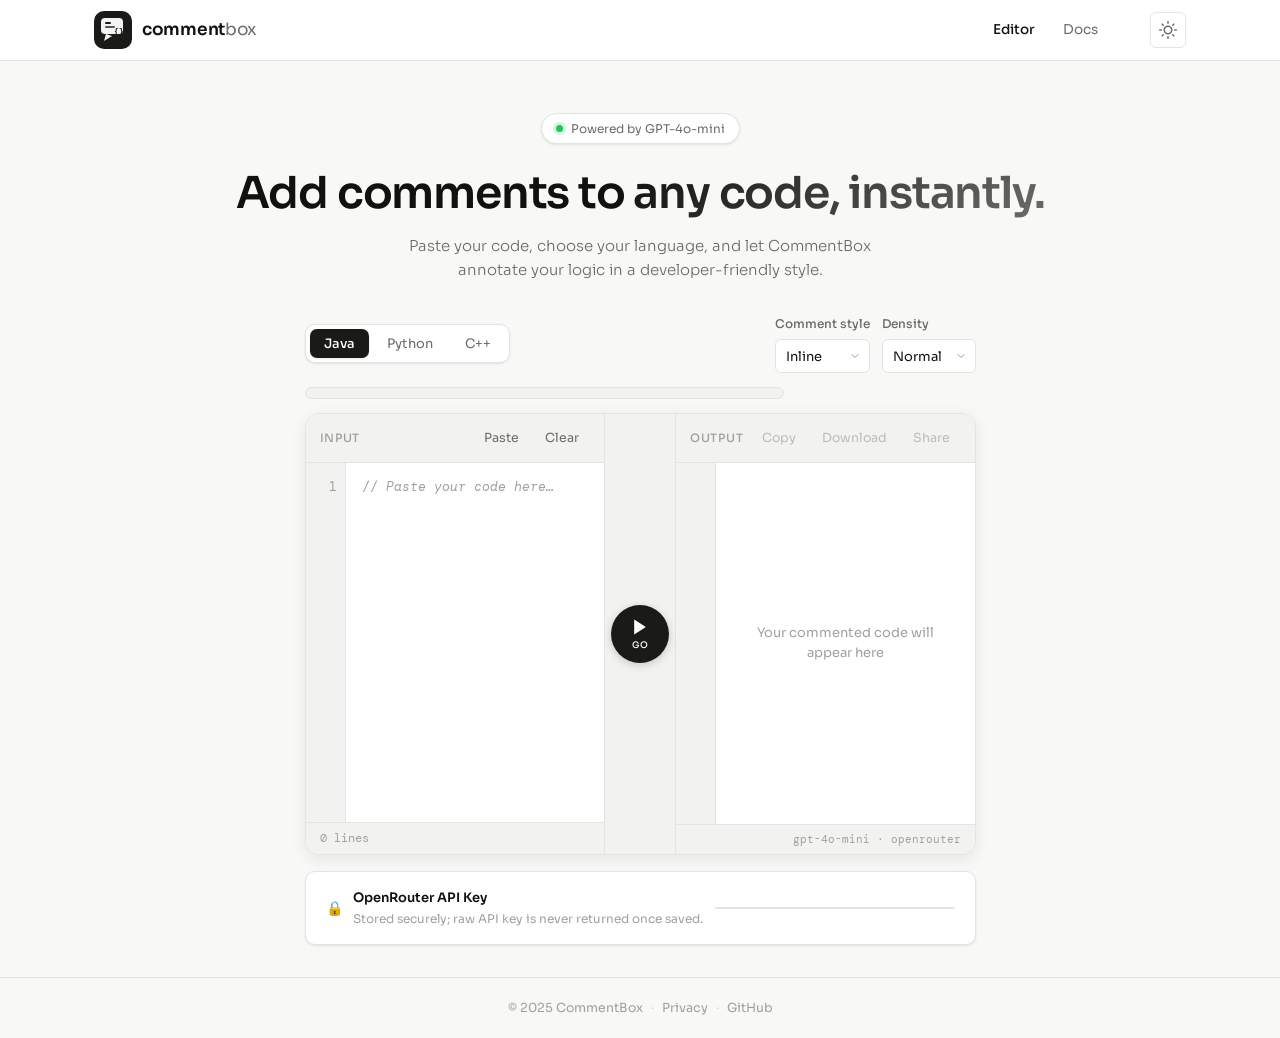
==== src/main/resources/static/index.html @ 501a0d06 "before dep" ====
<!DOCTYPE html>
<html lang="en" data-theme="light">
<head>
  <meta charset="UTF-8" />
  <meta name="viewport" content="width=device-width, initial-scale=1.0" />
  <title>CommentBox — AI Code Commenter</title>
  <link rel="preconnect" href="https://fonts.googleapis.com" />
  <link rel="preconnect" href="https://fonts.gstatic.com" crossorigin />
  <link href="https://fonts.googleapis.com/css2?family=DM+Mono:ital,wght@0,300;0,400;0,500;1,300&family=Sora:wght@300;400;500;600&display=swap" rel="stylesheet" />
  <link rel="stylesheet" href="style.css" />
  <!-- Google Analytics -->
  <script async src="https://www.googletagmanager.com/gtag/js?id=G-XXXXXXXXXX"></script>
  <script>
    window.dataLayer = window.dataLayer || [];
    function gtag(){dataLayer.push(arguments);}
    gtag('js', new Date());
    gtag('config', 'G-XXXXXXXXXX');
  </script>
  <script>
    (function() {
      const theme = localStorage.getItem('cb-theme') || (window.matchMedia('(prefers-color-scheme: dark)').matches ? 'dark' : 'light');
      document.documentElement.setAttribute('data-theme', theme);
    })();
  </script>
</head>
<body data-page="editor">

  <header class="navbar">
    <div class="nav-inner">
      <a href="/index.html" class="logo-wrap">
        <svg class="logo-svg" width="38" height="38" viewBox="0 0 38 38" fill="none" xmlns="http://www.w3.org/2000/svg">
          <rect width="38" height="38" rx="10" fill="var(--accent)"/>
          <rect x="7" y="7" width="22" height="16" rx="4" fill="var(--logo-bubble)"/>
          <path d="M12 23 L10 30 L18 25" fill="var(--logo-bubble)"/>
          <rect x="11" y="11" width="6" height="2" rx="1" ry="1" fill="var(--logo-line1)"/>
          <rect x="11" y="15" width="10" height="2" rx="1" ry="1" fill="var(--logo-line2)"/>
          <text x="20" y="22" font-size="8" font-family="monospace" fill="var(--logo-bracket)" font-weight="700">{}</text>
        </svg>
        <span class="logo-text">comment<span class="logo-accent">box</span></span>
      </a>

      <button class="nav-toggle" id="navToggle" aria-label="Open navigation" type="button"><span></span><span></span><span></span></button>

      <nav class="nav-links">
        <a href="/index.html" class="nav-link active">Editor</a>
        <a href="/docs.html" class="nav-link">Docs</a>
      </nav>

      <div class="nav-actions">
        <button class="theme-toggle" id="themeToggle" aria-label="Toggle dark mode">
          <span class="theme-icon sun">
            <svg width="18" height="18" viewBox="0 0 24 24" fill="none" stroke="currentColor" stroke-width="2" stroke-linecap="round" stroke-linejoin="round">
              <circle cx="12" cy="12" r="5"/><line x1="12" y1="1" x2="12" y2="3"/><line x1="12" y1="21" x2="12" y2="23"/>
              <line x1="4.22" y1="4.22" x2="5.64" y2="5.64"/><line x1="18.36" y1="18.36" x2="19.78" y2="19.78"/>
              <line x1="1" y1="12" x2="3" y2="12"/><line x1="21" y1="12" x2="23" y2="12"/>
              <line x1="4.22" y1="19.78" x2="5.64" y2="18.36"/><line x1="18.36" y1="5.64" x2="19.78" y2="4.22"/>
            </svg>
          </span>
          <span class="theme-icon moon">
            <svg width="18" height="18" viewBox="0 0 24 24" fill="none" stroke="currentColor" stroke-width="2" stroke-linecap="round" stroke-linejoin="round">
              <path d="M21 12.79A9 9 0 1 1 11.21 3 7 7 0 0 0 21 12.79z"/>
            </svg>
          </span>
        </button>
      </div>
    </div>
  </header>

  <section class="hero">
    <div class="hero-badge"><span class="badge-dot"></span>Powered by GPT-4o-mini</div>
    <h1 class="hero-title">Add comments to <span class="hero-highlight">any code, instantly.</span></h1>
    <p class="hero-sub">Paste your code, choose your language, and let CommentBox annotate your logic in a developer-friendly style.</p>
  </section>

  <main class="editor-shell">
    <div class="controls-bar">
      <div class="lang-tabs" role="tablist" aria-label="Select language">
        <button class="lang-tab active" type="button" data-lang="java" aria-selected="true">Java</button>
        <button class="lang-tab" type="button" data-lang="python" aria-selected="false">Python</button>
        <button class="lang-tab" type="button" data-lang="cpp" aria-selected="false">C++</button>
      </div>
      <div class="controls-right">
        <div class="control-group">
          <label class="ctrl-label" for="commentStyle">Comment style</label>
          <select id="commentStyle" class="select-styled">
            <option value="inline">Inline</option>
            <option value="block">Block</option>
            <option value="jsdoc">Javadoc</option>
          </select>
        </div>
        <div class="control-group">
          <label class="ctrl-label" for="density">Density</label>
          <select id="density" class="select-styled">
            <option value="normal">Normal</option>
            <option value="verbose">Verbose</option>
            <option value="minimal">Minimal</option>
          </select>
        </div>
      </div>
    </div>

    <div class="usage-strip" id="usageStrip" hidden>
      <div class="usage-bar-wrap"><div class="usage-bar-fill" id="usageBarFill"></div></div>
      <div class="usage-label" id="usageLabel"></div>
    </div>

    <section class="editor-grid">
      <div class="pane pane-input">
        <div class="pane-header">
          <span class="pane-label">Input</span>
          <div class="pane-actions">
            <button class="icon-btn" type="button" id="pasteBtn">Paste</button>
            <button class="icon-btn" type="button" id="clearBtn">Clear</button>
          </div>
        </div>
        <div class="code-area-wrap">
          <div class="line-numbers" id="lineNumbers" aria-hidden="true"></div>
          <textarea id="codeInput" class="code-textarea" placeholder="// Paste your code here…" spellcheck="false" autocorrect="off" autocapitalize="off"></textarea>
        </div>
        <div class="pane-footer"><span class="line-count" id="charCount">0 lines</span></div>
      </div>

      <div class="editor-divider">
        <button class="generate-btn" id="generateBtn" type="button">
          <span class="generate-btn-inner">
            <svg width="20" height="20" viewBox="0 0 24 24" fill="currentColor" aria-hidden="true"><polygon points="5,3 19,12 5,21"/></svg>
            <span class="btn-label">Go</span>
          </span>
          <span class="generate-spinner" id="generateSpinner" aria-hidden="true"></span>
        </button>
      </div>

      <div class="pane pane-output">
        <div class="pane-header">
          <span class="pane-label">Output</span>
          <div class="pane-actions">
            <button class="icon-btn" type="button" id="copyBtn" disabled>Copy</button>
            <button class="icon-btn" type="button" id="downloadBtn" disabled>Download</button>
            <button class="icon-btn" type="button" id="shareBtn" disabled hidden>Share</button>
          </div>
        </div>
        <div class="code-area-wrap output-wrap">
          <div class="line-numbers" id="outLineNumbers" aria-hidden="true"></div>
          <div class="output-display" id="outputDisplay" aria-live="polite">
            <div class="empty-state" id="emptyState"><p>Your commented code will appear here</p></div>
            <pre id="outputPre" class="output-pre" hidden></pre>
          </div>
        </div>
        <div class="pane-footer pane-footer--split"><span class="line-count" id="outCharCount"></span><span class="model-tag">gpt-4o-mini · openrouter</span></div>
      </div>
    </section>

    <section class="apikey-row">
      <div class="apikey-card">
        <div class="apikey-card-header"><div class="apikey-icon" aria-hidden="true">🔒</div><div><p class="apikey-title">OpenRouter API Key</p><p class="apikey-subtitle">Stored securely; raw API key is never returned once saved.</p></div></div>
        <div class="apikey-field-wrap"></div>
      </div>
    </section>
  </main>

  <!-- TOAST -->
  <div class="toast" id="toast" role="status" aria-live="polite"></div>

  <!-- UPGRADE MODAL -->
  <div class="modal-overlay" id="upgradeModal" style="display:none;">
    <div class="modal-card">
      <h3>Daily limit reached</h3>
      <p>You've used all 10 free generates for today. Add your own OpenRouter API key for unlimited generates — your key, your usage.</p>
      <div style="display:flex;gap:10px;margin-top:12px;justify-content:flex-end;">
        <button class="btn-primary" id="focusApiKeyBtn">Add my API key</button>
        <button class="btn-ghost" id="closeUpgradeBtn">Maybe later</button>
      </div>
    </div>
  </div>

  <!-- FOOTER -->
  <footer class="footer">
    <span>© 2025 CommentBox</span>
    <span class="footer-sep">·</span>
    <a href="#">Privacy</a>
    <span class="footer-sep">·</span>
    <a href="#">GitHub</a>
  </footer>

  <script src="config.js"></script>
  <script src="auth.js"></script>
  <script src="script.js"></script>
</body>
</html>
---- src/main/resources/static/style.css ----
/* ===== RESET & BASE ===== */
*, *::before, *::after { box-sizing: border-box; margin: 0; padding: 0; }

:root {
  /* Light theme */
  --bg:         #f8f8f6;
  --surface:    #ffffff;
  --surface2:   #f2f2f0;
  --border:     #e4e4e0;
  --border-med: #d0d0cc;
  --text:       #111110;
  --text-sec:   #6b6b67;
  --text-muted: #a0a09c;
  --accent:     #1a1a18;
  --accent-fg:  #ffffff;
  --accent-hover: #2e2e2a;
  --highlight:  #f0ede7;
  --shadow-sm:  0 1px 3px rgba(0,0,0,.06), 0 1px 2px rgba(0,0,0,.04);
  --shadow-md:  0 4px 16px rgba(0,0,0,.08);
  --shadow-lg:  0 8px 32px rgba(0,0,0,.10);

  /* Logo colors */
  --logo-bubble:  rgba(255,255,255,0.95);
  --logo-line1:   #1a1a18;
  --logo-line2:   #555550;
  --logo-bracket: #1a1a18;

  --radius-sm: 6px;
  --radius-md: 10px;
  --radius-lg: 14px;
  --radius-xl: 20px;

  --font-body: 'Sora', sans-serif;
  --font-code: 'DM Mono', monospace;

  --transition: 0.18s ease;
}

[data-theme="dark"] {
  --bg:         #111110;
  --surface:    #1c1c1a;
  --surface2:   #242422;
  --border:     #2e2e2c;
  --border-med: #3a3a38;
  --text:       #f0efe9;
  --text-sec:   #8a8a84;
  --text-muted: #5a5a56;
  --accent:     #e8e7e0;
  --accent-fg:  #111110;
  --accent-hover: #d0cfca;
  --highlight:  #1e1e1c;
  --shadow-sm:  0 1px 3px rgba(0,0,0,.3);
  --shadow-md:  0 4px 16px rgba(0,0,0,.4);
  --shadow-lg:  0 8px 32px rgba(0,0,0,.5);

  --logo-bubble:  #2a2a28;
  --logo-line1:   #e8e7e0;
  --logo-line2:   #8a8a84;
  --logo-bracket: #e8e7e0;
}

html { scroll-behavior: smooth; }

body {
  font-family: var(--font-body);
  background: var(--bg);
  color: var(--text);
  font-size: 14px;
  line-height: 1.6;
  min-height: 100vh;
  display: flex;
  flex-direction: column;
  transition: background var(--transition), color var(--transition);
}

/* ===== SCROLLBAR ===== */
::-webkit-scrollbar { width: 6px; height: 6px; }
::-webkit-scrollbar-track { background: transparent; }
::-webkit-scrollbar-thumb { background: var(--border-med); border-radius: 99px; }
::-webkit-scrollbar-thumb:hover { background: var(--text-muted); }

/* ===== NAVBAR ===== */
.navbar {
  position: sticky;
  top: 0;
  z-index: 100;
  background: var(--surface);
  border-bottom: 1px solid var(--border);
  backdrop-filter: blur(12px);
  -webkit-backdrop-filter: blur(12px);
}

.nav-inner {
  max-width: 1140px;
  margin: 0 auto;
  padding: 0 24px;
  height: 60px;
  display: flex;
  align-items: center;
  gap: 32px;
}

.logo-wrap {
  display: flex;
  align-items: center;
  gap: 10px;
  text-decoration: none;
  flex-shrink: 0;
}

.logo-svg { display: block; }

.logo-text {
  font-family: var(--font-body);
  font-size: 17px;
  font-weight: 600;
  color: var(--text);
  letter-spacing: -0.3px;
}
.logo-accent { color: var(--text-sec); font-weight: 400; }

.nav-links {
  display: flex;
  gap: 4px;
  margin-left: auto;
}
.nav-link {
  font-size: 13.5px;
  font-weight: 400;
  color: var(--text-sec);
  text-decoration: none;
  padding: 6px 12px;
  border-radius: var(--radius-sm);
  transition: color var(--transition), background var(--transition);
}
.nav-link:hover { color: var(--text); background: var(--surface2); }
.nav-link.active { color: var(--text); font-weight: 500; }

.nav-actions {
  display: flex;
  align-items: center;
  gap: 10px;
  margin-left: 8px;
}

/* ===== THEME TOGGLE ===== */
.theme-toggle {
  width: 36px;
  height: 36px;
  border: 1px solid var(--border);
  border-radius: var(--radius-sm);
  background: transparent;
  cursor: pointer;
  display: flex;
  align-items: center;
  justify-content: center;
  color: var(--text-sec);
  transition: color var(--transition), background var(--transition), border-color var(--transition);
}
.theme-toggle:hover { background: var(--surface2); color: var(--text); border-color: var(--border-med); }

.theme-icon { display: flex; align-items: center; }
[data-theme="light"] .theme-icon.moon { display: none; }
[data-theme="dark"]  .theme-icon.sun  { display: none; }
[data-theme="dark"]  .theme-icon.moon { display: flex; }

/* ===== BUTTONS ===== */
.btn-primary {
  height: 34px;
  padding: 0 16px;
  background: var(--accent);
  color: var(--accent-fg);
  border: none;
  border-radius: var(--radius-sm);
  font-family: var(--font-body);
  font-size: 13px;
  font-weight: 500;
  cursor: pointer;
  transition: background var(--transition), transform 0.1s;
  white-space: nowrap;
}
.btn-primary:hover { background: var(--accent-hover); }
.btn-primary:active { transform: scale(0.97); }

.icon-btn {
  display: inline-flex;
  align-items: center;
  gap: 5px;
  padding: 5px 10px;
  font-size: 12.5px;
  font-family: var(--font-body);
  color: var(--text-sec);
  background: transparent;
  border: 1px solid transparent;
  border-radius: var(--radius-sm);
  cursor: pointer;
  transition: all var(--transition);
  white-space: nowrap;
}
.icon-btn:hover { color: var(--text); background: var(--surface2); border-color: var(--border); }
.icon-btn:disabled { opacity: 0.4; cursor: not-allowed; }
.icon-btn:disabled:hover { background: transparent; border-color: transparent; color: var(--text-sec); }

/* ===== HERO ===== */
.hero {
  max-width: 1140px;
  margin: 0 auto;
  padding: 52px 24px 32px;
  text-align: center;
}

.hero-badge {
  display: inline-flex;
  align-items: center;
  gap: 8px;
  padding: 5px 14px;
  background: var(--surface);
  border: 1px solid var(--border);
  border-radius: 99px;
  font-size: 12px;
  color: var(--text-sec);
  margin-bottom: 24px;
  box-shadow: var(--shadow-sm);
}
.badge-dot {
  width: 7px; height: 7px;
  background: #22c55e;
  border-radius: 50%;
  box-shadow: 0 0 0 3px rgba(34,197,94,.2);
  animation: pulse 2s infinite;
}
@keyframes pulse {
  0%, 100% { box-shadow: 0 0 0 3px rgba(34,197,94,.2); }
  50%       { box-shadow: 0 0 0 5px rgba(34,197,94,.08); }
}

.hero-title {
  font-size: clamp(28px, 4vw, 44px);
  font-weight: 600;
  letter-spacing: -1.2px;
  line-height: 1.18;
  color: var(--text);
  margin-bottom: 14px;
}
.hero-highlight {
  background: linear-gradient(135deg, var(--text) 0%, var(--text-sec) 100%);
  -webkit-background-clip: text;
  -webkit-text-fill-color: transparent;
  background-clip: text;
}
[data-theme="dark"] .hero-highlight {
  background: linear-gradient(135deg, #ffffff 0%, #8a8a84 100%);
  -webkit-background-clip: text;
  -webkit-text-fill-color: transparent;
  background-clip: text;
}

.hero-sub {
  font-size: 15px;
  color: var(--text-sec);
  max-width: 480px;
  margin: 0 auto;
  font-weight: 300;
}

/* ===== MAIN EDITOR SHELL ===== */
.editor-shell {
  max-width: 1140px;
  margin: 0 auto 32px;
  padding: 0 24px;
  flex: 1;
}

/* ===== CONTROLS BAR ===== */
.controls-bar {
  display: flex;
  align-items: center;
  gap: 16px;
  margin-bottom: 14px;
  flex-wrap: wrap;
}

.lang-tabs {
  display: flex;
  gap: 4px;
  background: var(--surface);
  border: 1px solid var(--border);
  border-radius: var(--radius-md);
  padding: 4px;
  box-shadow: var(--shadow-sm);
}

.lang-tab {
  display: flex;
  align-items: center;
  gap: 7px;
  padding: 6px 14px;
  font-size: 13px;
  font-family: var(--font-body);
  font-weight: 400;
  color: var(--text-sec);
  background: transparent;
  border: none;
  border-radius: 7px;
  cursor: pointer;
  transition: all var(--transition);
}
.lang-tab:hover { color: var(--text); background: var(--highlight); }
.lang-tab.active {
  color: var(--text);
  background: var(--accent);
  color: var(--accent-fg);
  font-weight: 500;
  box-shadow: var(--shadow-sm);
}

.lang-icon {
  width: 14px; height: 14px;
  flex-shrink: 0;
}

.controls-right {
  display: flex;
  align-items: center;
  gap: 12px;
  margin-left: auto;
}

.ctrl-label {
  display: flex;
  align-items: center;
  gap: 5px;
  font-size: 12px;
  font-weight: 500;
  color: var(--text-sec);
  white-space: nowrap;
}

.comment-style-wrap, .density-wrap {
  display: flex;
  align-items: center;
  gap: 8px;
}

.select-styled {
  height: 34px;
  padding: 0 10px;
  font-size: 13px;
  font-family: var(--font-body);
  color: var(--text);
  background: var(--surface);
  border: 1px solid var(--border);
  border-radius: var(--radius-sm);
  cursor: pointer;
  outline: none;
  transition: border-color var(--transition);
  -webkit-appearance: none;
  appearance: none;
  padding-right: 28px;
  background-image: url("data:image/svg+xml,%3Csvg xmlns='http://www.w3.org/2000/svg' width='12' height='12' viewBox='0 0 24 24' fill='none' stroke='%23999' stroke-width='2' stroke-linecap='round' stroke-linejoin='round'%3E%3Cpolyline points='6 9 12 15 18 9'/%3E%3C/svg%3E");
  background-repeat: no-repeat;
  background-position: right 8px center;
}
.select-styled:focus { border-color: var(--text-muted); }

/* ===== EDITOR GRID ===== */
.editor-grid {
  display: grid;
  grid-template-columns: 1fr auto 1fr;
  gap: 0;
  min-height: 440px;
  border: 1px solid var(--border);
  border-radius: var(--radius-lg);
  overflow: hidden;
  background: var(--surface);
  box-shadow: var(--shadow-md);
}

/* ===== PANE ===== */
.pane {
  display: flex;
  flex-direction: column;
  min-height: 440px;
  overflow: hidden;
}

.pane-header {
  display: flex;
  align-items: center;
  justify-content: space-between;
  padding: 10px 14px;
  border-bottom: 1px solid var(--border);
  background: var(--surface2);
  flex-shrink: 0;
}

.pane-label {
  font-size: 11.5px;
  font-weight: 500;
  text-transform: uppercase;
  letter-spacing: 0.7px;
  color: var(--text-muted);
}

.pane-actions { display: flex; gap: 4px; }

.code-area-wrap {
  flex: 1;
  display: flex;
  overflow: auto;
  position: relative;
}

.line-numbers {
  flex-shrink: 0;
  width: 40px;
  padding: 14px 0;
  background: var(--surface2);
  border-right: 1px solid var(--border);
  font-family: var(--font-code);
  font-size: 13px;
  line-height: 1.6;
  color: var(--text-muted);
  text-align: right;
  user-select: none;
  overflow: auto; /* must be scrollable for scrollTop sync to work */
  pointer-events: none; /* hide scrollbar interaction from user */
  scrollbar-width: none; /* Firefox: hide scrollbar visually */
  display: flex;
  flex-direction: column;
  gap: 0;
}
.line-numbers::-webkit-scrollbar { display: none; } /* Chrome/Safari: hide scrollbar */
.line-numbers span {
  display: block;
  padding: 0 8px;
  height: 20.8px;
  line-height: 20.8px;
}

.code-textarea {
  flex: 1;
  padding: 14px 16px;
  font-family: var(--font-code);
  font-size: 13px;
  line-height: 1.6;
  color: var(--text);
  background: transparent;
  border: none;
  outline: none;
  resize: none;
  tab-size: 2;
  white-space: pre;
  overflow-x: auto;
  overflow-y: auto;
}
.code-textarea::placeholder { color: var(--text-muted); font-style: italic; }

.output-display {
  flex: 1;
  overflow: auto;
  position: relative;
  -webkit-overflow-scrolling: touch;
}

/* Empty state inside editor panes only */
.code-area-wrap .empty-state {
  position: absolute;
  inset: 0;
  display: flex;
  flex-direction: column;
  align-items: center;
  justify-content: center;
  gap: 12px;
  color: var(--text-muted);
  font-size: 13px;
  text-align: center;
  padding: 24px;
  pointer-events: none;
}
.code-area-wrap .empty-state p { max-width: 200px; }

.output-pre {
  margin: 0;
  padding: 14px 16px;
  font-family: var(--font-code);
  font-size: 13px;
  line-height: 1.6;
  color: var(--text);
  white-space: pre;
  overflow: auto;
  background: transparent;
  -webkit-overflow-scrolling: touch;
}

.pane-footer {
  display: flex;
  align-items: center;
  justify-content: space-between;
  padding: 6px 14px;
  border-top: 1px solid var(--border);
  background: var(--surface2);
  flex-shrink: 0;
}

.char-count {
  font-size: 11.5px;
  color: var(--text-muted);
  font-family: var(--font-code);
}

.model-tag {
  font-size: 11px;
  color: var(--text-muted);
  font-family: var(--font-code);
}

/* ===== DIVIDER + GENERATE ===== */
.editor-divider {
  width: 72px;
  display: flex;
  align-items: center;
  justify-content: center;
  border-left: 1px solid var(--border);
  border-right: 1px solid var(--border);
  background: var(--surface2);
  position: relative;
  flex-shrink: 0;
}

.generate-btn {
  width: 58px;
  height: 58px;
  border-radius: 50%;
  background: var(--accent);
  color: var(--accent-fg);
  border: none;
  cursor: pointer;
  display: flex;
  align-items: center;
  justify-content: center;
  font-family: var(--font-body);
  font-size: 12px;
  font-weight: 500;
  position: relative;
  transition: background var(--transition), transform 0.15s, box-shadow var(--transition);
  box-shadow: 0 2px 8px rgba(0,0,0,.18);
  flex-direction: column;
  gap: 3px;
  overflow: hidden;
}
.generate-btn:hover {
  background: var(--accent-hover);
  transform: scale(1.06);
  box-shadow: 0 4px 16px rgba(0,0,0,.25);
}
.generate-btn:active { transform: scale(0.96); }
.generate-btn:disabled { opacity: 0.6; cursor: not-allowed; transform: none; }

.generate-btn-inner {
  display: flex;
  flex-direction: column;
  align-items: center;
  gap: 2px;
}
.btn-label { font-size: 9px; letter-spacing: 0.5px; text-transform: uppercase; }

.generate-spinner { display: none; }
.generate-spinner.visible { display: flex; }
.generate-btn-inner.hidden { display: none; }

@keyframes spin { to { transform: rotate(360deg); } }
.spin { animation: spin 0.8s linear infinite; }

/* ===== API KEY ROW ===== */
.apikey-row {
  margin-top: 16px;
  padding: 16px 20px;
  background: var(--surface);
  border: 1px solid var(--border);
  border-radius: var(--radius-md);
  box-shadow: var(--shadow-sm);
}

.apikey-inner {
  display: flex;
  align-items: center;
  gap: 14px;
  flex-wrap: wrap;
}

.apikey-field-wrap {
  display: flex;
  align-items: center;
  gap: 0;
  background: var(--surface2);
  border: 1px solid var(--border);
  border-radius: var(--radius-sm);
  overflow: hidden;
  flex: 1;
  min-width: 240px;
  max-width: 360px;
}

.apikey-input {
  flex: 1;
  height: 36px;
  padding: 0 12px;
  font-family: var(--font-code);
  font-size: 13px;
  color: var(--text);
  background: transparent;
  border: none;
  outline: none;
}
.apikey-input::placeholder { color: var(--text-muted); }

.toggle-key {
  border: none;
  background: transparent;
  border-left: 1px solid var(--border);
  border-radius: 0;
  height: 36px;
  padding: 0 10px;
}
.toggle-key:hover { background: var(--highlight); border-color: var(--border); }

.key-save-indicator {
  width: 7px; height: 7px;
  border-radius: 50%;
  margin-right: 10px;
  background: #22c55e;
  opacity: 0;
  transition: opacity 0.3s;
}
.key-save-indicator.visible { opacity: 1; }

.apikey-hint {
  font-size: 11.5px;
  color: var(--text-muted);
  margin-left: auto;
  white-space: nowrap;
}

/* ===== TOAST ===== */
.toast {
  position: fixed;
  bottom: 24px;
  left: 50%;
  transform: translateX(-50%) translateY(80px);
  background: var(--text);
  color: var(--bg);
  padding: 10px 20px;
  border-radius: var(--radius-md);
  font-size: 13.5px;
  font-weight: 500;
  box-shadow: var(--shadow-lg);
  opacity: 0;
  transition: opacity 0.22s ease, transform 0.22s ease;
  z-index: 999;
  white-space: nowrap;
  pointer-events: none;
}
.toast.show {
  opacity: 1;
  transform: translateX(-50%) translateY(0);
}
.toast.error { background: #ef4444; color: #fff; }

/* ===== FOOTER ===== */
.footer {
  text-align: center;
  padding: 20px 24px;
  font-size: 12.5px;
  color: var(--text-muted);
  border-top: 1px solid var(--border);
  display: flex;
  align-items: center;
  justify-content: center;
  gap: 8px;
  flex-shrink: 0;
}
.footer a { color: var(--text-muted); text-decoration: none; }
.footer a:hover { color: var(--text-sec); }
.footer-sep { opacity: 0.4; }

/* ===== LOADING STATE (pane shimmer) ===== */
.pane-output.loading .output-display::after {
  content: '';
  position: absolute;
  inset: 0;
  background: linear-gradient(90deg,
    transparent 0%,
    var(--highlight) 50%,
    transparent 100%
  );
  background-size: 200% 100%;
  animation: shimmer 1.4s infinite;
}
@keyframes shimmer {
  0%   { background-position: -200% 0; }
  100% { background-position:  200% 0; }
}

/* ===== FOCUS STYLES ===== */
:focus-visible {
  outline: 2px solid var(--text-sec);
  outline-offset: 2px;
}

/* ===== RESPONSIVE ===== */
@media (max-width: 768px) {
  .editor-grid {
    grid-template-columns: 1fr;
    grid-template-rows: auto auto auto;
  }
  .editor-divider {
    width: 100%;
    height: 60px;
    border-left: none;
    border-right: none;
    border-top: 1px solid var(--border);
    border-bottom: 1px solid var(--border);
  }
  .pane { min-height: 280px; }
  .controls-bar { gap: 10px; }
  .controls-right { margin-left: 0; flex-wrap: wrap; gap: 8px; }
  .nav-links { display: none; }
  .apikey-inner { flex-direction: column; align-items: flex-start; }
  .apikey-hint { margin-left: 0; }
  .hero { padding: 32px 24px 20px; }
  .code-textarea { -webkit-overflow-scrolling: touch; touch-action: pan-y; }
  .apikey-card { flex-direction: column; align-items: flex-start; }
  .apikey-field-wrap { max-width: 100%; width: 100%; }
}

/* ===== EXTRA-SMALL SCREENS (320px – 480px) ===== */
@media (max-width: 480px) {
  .hero { padding: 24px 16px 16px; }
  .hero-title { font-size: clamp(22px, 7vw, 32px); }
  .hero-sub { font-size: 13px; }

  .editor-shell { padding: 0 12px; margin-bottom: 20px; }
  .pane { min-height: 200px; }

  /* Controls: stack vertically on very small screens */
  .controls-bar { flex-direction: column; align-items: stretch; gap: 8px; }
  .lang-tabs { flex-wrap: wrap; width: 100%; justify-content: flex-start; }
  .lang-tab { font-size: 12px; padding: 5px 10px; flex: 1; justify-content: center; }
  .controls-right { flex-direction: column; align-items: stretch; gap: 6px; width: 100%; margin-left: 0; }
  .control-group { flex-direction: row; align-items: center; justify-content: space-between; gap: 8px; }
  .select-styled { flex: 1; }

  /* Reduce line number gutter on mobile */
  .line-numbers { width: 32px; font-size: 11px; }
  .line-numbers span { padding: 0 5px; }
  .code-textarea { font-size: 12px; padding: 10px 10px; }
  .output-pre { font-size: 12px; padding: 10px 10px; }

  /* Pane header */
  .pane-header { padding: 8px 10px; }
  .pane-footer { padding: 5px 10px; }

  /* API key section */
  .apikey-row { padding: 12px 14px; }
  .apikey-card { flex-direction: column; align-items: flex-start; gap: 8px; }
  .apikey-field-wrap { max-width: 100%; min-width: unset; width: 100%; }

  /* Footer */
  .footer { font-size: 11px; gap: 6px; }

  /* Modal */
  .modal-card { padding: 16px; }

  /* Nav */
  .nav-inner { padding: 0 12px; gap: 8px; }
  .logo-text { font-size: 15px; }
}

/* Missing small utility styles used by HTML */
.apikey-card {
  display: flex;
  gap: 12px;
  align-items: center;
}
.apikey-card-header { display:flex; gap:10px; align-items:center; }
.apikey-title { font-weight:600; font-size:13px; margin:0; }
.apikey-subtitle { font-size:12px; color:var(--text-muted); margin:0; }
.key-badge { background:var(--surface2); border:1px solid var(--border); padding:6px 10px; border-radius:8px; font-family:var(--font-code); }
.control-group { display:flex; flex-direction:column; gap:6px; }
.nav-toggle { display:inline-flex; width:40px; height:40px; align-items:center; justify-content:center; border:1px solid transparent; background:transparent; border-radius:8px; cursor:pointer; }
.nav-user { font-size:13px; color:var(--text-sec); }
.line-count { font-size:12px; color:var(--text-muted); font-family:var(--font-code); }
.pane-footer--split { display:flex; align-items:center; justify-content:space-between; gap:8px; }


/* ===== USAGE STRIP ===== */
.usage-strip {
  display: flex;
  align-items: center;
  gap: 12px;
  margin-bottom: 14px;
}
.usage-bar-wrap {
  flex: 1;
  height: 12px;
  background: var(--surface2);
  border: 1px solid var(--border);
  border-radius: 999px;
  overflow: hidden;
}
.usage-bar-fill {
  height: 100%;
  width: 0%;
  background: #16a34a;
  transition: width 0.28s ease, background 0.28s ease;
}
.usage-label { font-size: 13px; color: var(--text-sec); min-width: 180px; text-align: right; }

/* amber and red states via inline style changes from JS */

/* ===== UPGRADE MODAL ===== */
.modal-overlay {
  position: fixed;
  inset: 0;
  z-index: 500;
  display: flex;
  align-items: center;
  justify-content: center;
  background: rgba(0,0,0,0.48);
  padding: 24px;
  backdrop-filter: blur(4px);
  -webkit-backdrop-filter: blur(4px);
}
.modal-card {
  background: var(--surface);
  border-radius: var(--radius-md);
  padding: 24px;
  max-width: 480px;
  width: 100%;
  box-shadow: var(--shadow-lg);
  border: 1px solid var(--border);
}

/* ===== GHOST BUTTON ===== */
.btn-ghost {
  height: 36px;
  padding: 0 16px;
  font-family: var(--font-body);
  font-size: 13px;
  color: var(--text);
  background: transparent;
  border: 1px solid var(--border);
  border-radius: var(--radius-sm);
  cursor: pointer;
  transition: background var(--transition), border-color var(--transition), color var(--transition);
}
.btn-ghost:hover {
  background: var(--surface2);
  border-color: var(--border-med);
}

/* ===== AUTH PAGES ===== */
.form-shell,
.share-shell {
  max-width: 980px;
  margin: 0 auto;
  padding: 40px 24px 60px;
  width: 100%;
}

.form-shell {
  min-height: calc(100vh - 72px);
  display: flex;
  align-items: center;
  justify-content: center;
}

.auth-card {
  width: min(520px, 100%);
  padding: 32px;
  border-radius: var(--radius-xl);
  background: rgba(255,255,255,0.92);
  border: 1px solid var(--border);
  box-shadow: var(--shadow-lg);
  backdrop-filter: blur(16px);
}
[data-theme="dark"] .auth-card {
  background: rgba(18,18,16,0.9);
}

.auth-brand {
  display: flex;
  align-items: center;
  gap: 18px;
  margin-bottom: 28px;
}
.auth-brand svg {
  flex-shrink: 0;
}
.eyebrow {
  margin: 0 0 6px;
  font-size: 12px;
  letter-spacing: 0.16em;
  text-transform: uppercase;
  color: var(--accent);
}
.auth-card h1 {
  margin: 0;
  font-size: 28px;
  line-height: 1.1;
}

.auth-form {
  display: grid;
  gap: 16px;
}
.field-label {
  display: block;
  margin-bottom: 8px;
  font-size: 13px;
  font-weight: 600;
  color: var(--text);
}
.auth-form input {
  width: 100%;
  min-height: 44px;
  padding: 0 14px;
  border: 1px solid var(--border);
  border-radius: var(--radius-sm);
  background: var(--surface);
  color: var(--text);
  font-family: var(--font-body);
  font-size: 14px;
  transition: border-color var(--transition), box-shadow var(--transition);
}
.auth-form input:focus {
  border-color: var(--accent);
  box-shadow: 0 0 0 3px rgba(26,26,24,.08);
  outline: none;
}
.password-group {
  display: grid;
  grid-template-columns: 1fr auto;
  gap: 8px;
}
.password-toggle {
  border: 1px solid var(--border);
  border-radius: var(--radius-sm);
  background: transparent;
  color: var(--text);
  cursor: pointer;
  padding: 0 12px;
  min-width: 88px;
}
.password-toggle:hover { background: var(--surface2); }

.strength-meter {
  display: grid;
  gap: 8px;
}
.strength-bar {
  width: 100%;
  height: 8px;
  border-radius: 999px;
  background: var(--surface2);
  overflow: hidden;
  position: relative;
}
.strength-bar::after {
  content: '';
  position: absolute;
  inset: 0;
  width: 0;
  background: linear-gradient(90deg, #22c55e, #16a34a);
  transition: width 0.3s ease;
}
.strength-label {
  font-size: 12px;
  color: var(--text-muted);
}

.auth-note {
  text-align: center;
  margin-top: 14px;
  font-size: 13px;
  color: var(--text-sec);
}
.auth-note a {
  color: var(--accent);
  text-decoration: none;
}
.auth-note a:hover { text-decoration: underline; }

.error-panel {
  background: #fed7d7;
  color: #991b1b;
  border: 1px solid #fca5a5;
  border-radius: var(--radius-sm);
  padding: 12px 14px;
  font-size: 13px;
}

/* Dashboard CSS removed — dashboard system has been deleted */

/* ===== SHARE PAGE ===== */
.share-shell {
  display: flex;
  flex-direction: column;
  min-height: calc(100vh - 72px);
  padding-top: 40px;
}
.share-header {
  display: flex;
  align-items: center;
  justify-content: flex-start;
  gap: 12px;
  margin-bottom: 28px;
}
.share-header a {
  display: inline-flex;
  align-items: center;
  gap: 10px;
  color: var(--accent);
  text-decoration: none;
  font-weight: 600;
}
.share-content {
  background: var(--surface);
  border: 1px solid var(--border);
  border-radius: var(--radius-xl);
  padding: 32px;
  box-shadow: var(--shadow-sm);
}
.share-content h2 {
  margin-top: 0;
  font-size: 32px;
}
.share-meta {
  margin: 10px 0 22px;
  color: var(--text-sec);
  font-size: 14px;
}
.share-content .output-pre {
  background: var(--highlight);
  border-radius: var(--radius-md);
  padding: 22px;
  overflow: auto;
  min-height: 260px;
}


@media (max-width: 768px) {
  /* Nav dropdown: fixed below navbar, full-width */
  .nav-links {
    display: none;
    position: fixed;
    top: 60px;
    left: 0;
    right: 0;
    z-index: 99;
    background: var(--surface);
    flex-direction: column;
    padding: 12px 20px 16px;
    border-bottom: 1px solid var(--border);
    box-shadow: var(--shadow-md);
  }
  .nav-links.open { display: flex; }
  .nav-toggle {
    display: inline-flex;
    width: 40px;
    height: 40px;
    align-items: center;
    justify-content: center;
    background: transparent;
    border: 1px solid var(--border);
    border-radius: var(--radius-sm);
    cursor: pointer;
    margin-left: auto;
  }
  .nav-toggle span { width: 20px; height: 2px; background: var(--text); border-radius: 2px; display: block; margin: 3px 0; }
  .nav-actions { margin-left: 0; }
  .nav-inner { flex-wrap: nowrap; padding: 0 18px; height: 60px; gap: 8px; }
  .editor-grid { grid-template-columns: 1fr; }
  .editor-divider { width: 100%; height: 60px; border-left: none; border-right: none; border-top: 1px solid var(--border); border-bottom: 1px solid var(--border); }
  .pane { min-height: 260px; }
  .controls-bar { flex-direction: column; align-items: stretch; }
  .controls-right { justify-content: space-between; width: 100%; }
  .apikey-inner { flex-direction: column; align-items: stretch; }
}
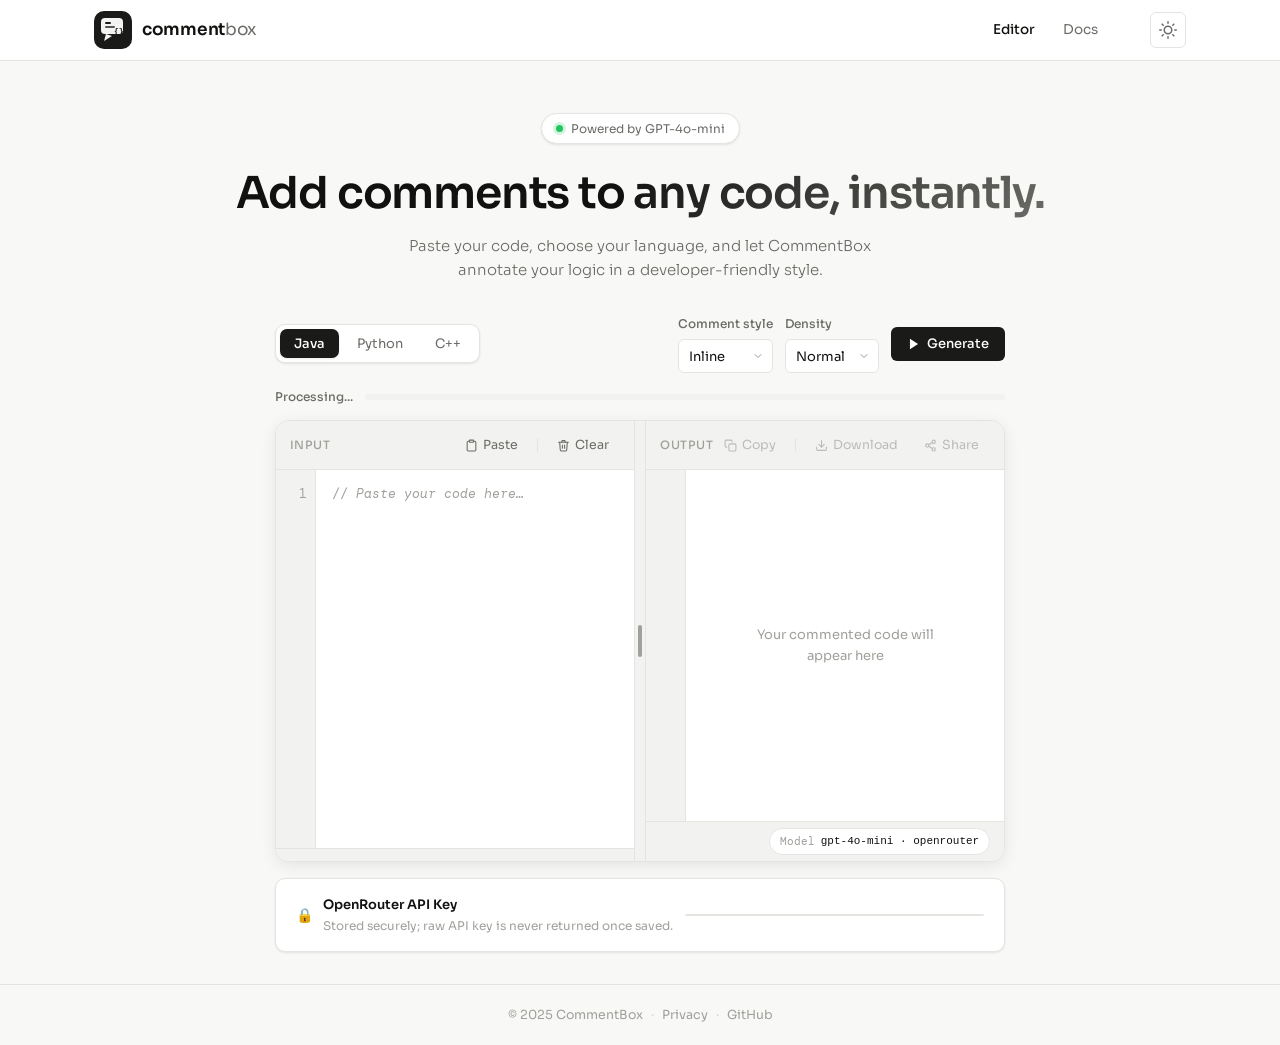
==== commit b49a260f: "before dep" ====
--- a/src/main/resources/static/index.html
+++ b/src/main/resources/static/index.html
@@ -96,47 +96,68 @@
             <option value="minimal">Minimal</option>
           </select>
         </div>
-      </div>
-    </div>
-
-    <div class="usage-strip" id="usageStrip" hidden>
-      <div class="usage-bar-wrap"><div class="usage-bar-fill" id="usageBarFill"></div></div>
-      <div class="usage-label" id="usageLabel"></div>
-    </div>
-
-    <section class="editor-grid">
+        <!-- GO button moved to toolbar — primary action, always visible -->
+        <button class="toolbar-generate-btn" id="generateBtn" type="button" aria-label="Generate comments (Ctrl+Enter)">
+          <span class="generate-btn-inner">
+            <svg width="14" height="14" viewBox="0 0 24 24" fill="currentColor" aria-hidden="true"><polygon points="5,3 19,12 5,21"/></svg>
+            <span>Generate</span>
+          </span>
+          <span class="generate-spinner" id="generateSpinner" aria-hidden="true"></span>
+        </button>
+      </div>
+    </div>
+
+    <!-- Processing progress bar: only visible during active generation -->
+    <div class="gen-progress" id="genProgress" hidden aria-label="Generating comments">
+      <div class="gen-progress-bar-wrap"><div class="gen-progress-bar" id="genProgressBar"></div></div>
+    </div>
+
+    <section class="editor-grid" id="editorGrid">
       <div class="pane pane-input">
         <div class="pane-header">
           <span class="pane-label">Input</span>
           <div class="pane-actions">
-            <button class="icon-btn" type="button" id="pasteBtn">Paste</button>
-            <button class="icon-btn" type="button" id="clearBtn">Clear</button>
+            <button class="icon-btn" type="button" id="pasteBtn">
+              <svg width="13" height="13" viewBox="0 0 24 24" fill="none" stroke="currentColor" stroke-width="2" stroke-linecap="round" stroke-linejoin="round" aria-hidden="true"><path d="M16 4h2a2 2 0 0 1 2 2v14a2 2 0 0 1-2 2H6a2 2 0 0 1-2-2V6a2 2 0 0 1 2-2h2"/><rect x="8" y="2" width="8" height="4" rx="1" ry="1"/></svg>
+              Paste
+            </button>
+            <span class="pane-action-divider" aria-hidden="true"></span>
+            <button class="icon-btn" type="button" id="clearBtn">
+              <svg width="13" height="13" viewBox="0 0 24 24" fill="none" stroke="currentColor" stroke-width="2" stroke-linecap="round" stroke-linejoin="round" aria-hidden="true"><polyline points="3 6 5 6 21 6"/><path d="M19 6l-1 14a2 2 0 0 1-2 2H8a2 2 0 0 1-2-2L5 6"/><path d="M10 11v6"/><path d="M14 11v6"/><path d="M9 6V4a1 1 0 0 1 1-1h4a1 1 0 0 1 1 1v2"/></svg>
+              Clear
+            </button>
           </div>
         </div>
         <div class="code-area-wrap">
           <div class="line-numbers" id="lineNumbers" aria-hidden="true"></div>
           <textarea id="codeInput" class="code-textarea" placeholder="// Paste your code here…" spellcheck="false" autocorrect="off" autocapitalize="off"></textarea>
         </div>
-        <div class="pane-footer"><span class="line-count" id="charCount">0 lines</span></div>
-      </div>
-
-      <div class="editor-divider">
-        <button class="generate-btn" id="generateBtn" type="button">
-          <span class="generate-btn-inner">
-            <svg width="20" height="20" viewBox="0 0 24 24" fill="currentColor" aria-hidden="true"><polygon points="5,3 19,12 5,21"/></svg>
-            <span class="btn-label">Go</span>
-          </span>
-          <span class="generate-spinner" id="generateSpinner" aria-hidden="true"></span>
-        </button>
+        <div class="pane-footer"><span class="line-count" id="charCount" hidden></span></div>
+      </div>
+
+      <div class="editor-divider" id="editorDivider">
+        <div class="resizer-track" aria-label="Drag to resize panels" title="Drag to resize">
+          <div class="resizer-handle"></div>
+        </div>
       </div>
 
       <div class="pane pane-output">
         <div class="pane-header">
           <span class="pane-label">Output</span>
           <div class="pane-actions">
-            <button class="icon-btn" type="button" id="copyBtn" disabled>Copy</button>
-            <button class="icon-btn" type="button" id="downloadBtn" disabled>Download</button>
-            <button class="icon-btn" type="button" id="shareBtn" disabled hidden>Share</button>
+            <button class="icon-btn" type="button" id="copyBtn" disabled>
+              <svg width="13" height="13" viewBox="0 0 24 24" fill="none" stroke="currentColor" stroke-width="2" stroke-linecap="round" stroke-linejoin="round" aria-hidden="true"><rect x="9" y="9" width="13" height="13" rx="2" ry="2"/><path d="M5 15H4a2 2 0 0 1-2-2V4a2 2 0 0 1 2-2h9a2 2 0 0 1 2 2v1"/></svg>
+              Copy
+            </button>
+            <span class="pane-action-divider" aria-hidden="true"></span>
+            <button class="icon-btn" type="button" id="downloadBtn" disabled>
+              <svg width="13" height="13" viewBox="0 0 24 24" fill="none" stroke="currentColor" stroke-width="2" stroke-linecap="round" stroke-linejoin="round" aria-hidden="true"><path d="M21 15v4a2 2 0 0 1-2 2H5a2 2 0 0 1-2-2v-4"/><polyline points="7 10 12 15 17 10"/><line x1="12" y1="15" x2="12" y2="3"/></svg>
+              Download
+            </button>
+            <button class="icon-btn" type="button" id="shareBtn" disabled hidden>
+              <svg width="13" height="13" viewBox="0 0 24 24" fill="none" stroke="currentColor" stroke-width="2" stroke-linecap="round" stroke-linejoin="round" aria-hidden="true"><circle cx="18" cy="5" r="3"/><circle cx="6" cy="12" r="3"/><circle cx="18" cy="19" r="3"/><line x1="8.59" y1="13.51" x2="15.42" y2="17.49"/><line x1="15.41" y1="6.51" x2="8.59" y2="10.49"/></svg>
+              Share
+            </button>
           </div>
         </div>
         <div class="code-area-wrap output-wrap">
@@ -146,7 +167,13 @@
             <pre id="outputPre" class="output-pre" hidden></pre>
           </div>
         </div>
-        <div class="pane-footer pane-footer--split"><span class="line-count" id="outCharCount"></span><span class="model-tag">gpt-4o-mini · openrouter</span></div>
+        <div class="pane-footer pane-footer--split">
+          <span class="line-count" id="outCharCount"></span>
+          <span class="model-pill">
+            <span class="model-pill-label">Model</span>
+            <span class="model-pill-value">gpt-4o-mini · openrouter</span>
+          </span>
+        </div>
       </div>
     </section>
 
--- a/src/main/resources/static/style.css
+++ b/src/main/resources/static/style.css
@@ -402,7 +402,14 @@
   color: var(--text-muted);
 }
 
-.pane-actions { display: flex; gap: 4px; }
+.pane-actions { display: flex; align-items: center; gap: 4px; }
+
+.pane-action-divider {
+  width: 1px;
+  height: 14px;
+  background: var(--border);
+  margin: 0 4px;
+}
 
 .code-area-wrap {
   flex: 1;
@@ -509,15 +516,29 @@
   font-family: var(--font-code);
 }
 
-.model-tag {
+/* ===== MODEL PILL ===== */
+.model-pill {
+  display: inline-flex;
+  align-items: center;
+  gap: 6px;
+  padding: 4px 10px;
+  background: var(--surface);
+  border: 1px solid var(--border);
+  border-radius: 999px;
+  font-family: var(--font-code);
   font-size: 11px;
+}
+.model-pill-label {
   color: var(--text-muted);
-  font-family: var(--font-code);
-}
-
-/* ===== DIVIDER + GENERATE ===== */
+}
+.model-pill-value {
+  color: var(--text);
+  font-weight: 500;
+}
+
+/* ===== EDITOR DIVIDER & RESIZER ===== */
 .editor-divider {
-  width: 72px;
+  width: 12px;
   display: flex;
   align-items: center;
   justify-content: center;
@@ -526,48 +547,71 @@
   background: var(--surface2);
   position: relative;
   flex-shrink: 0;
-}
-
-.generate-btn {
-  width: 58px;
-  height: 58px;
-  border-radius: 50%;
+  cursor: col-resize;
+  transition: background var(--transition);
+}
+.editor-divider:hover, .editor-divider.dragging {
+  background: var(--border);
+}
+
+.resizer-track {
+  display: flex;
+  align-items: center;
+  justify-content: center;
+  height: 100%;
+  width: 100%;
+}
+
+.resizer-handle {
+  width: 4px;
+  height: 32px;
+  border-radius: 4px;
+  background: var(--text-muted);
+  transition: background var(--transition), transform var(--transition);
+}
+.editor-divider:hover .resizer-handle, .editor-divider.dragging .resizer-handle {
+  background: var(--text-sec);
+  transform: scaleY(1.2);
+}
+
+/* ===== TOOLBAR GENERATE BUTTON ===== */
+.toolbar-generate-btn {
+  height: 34px;
+  padding: 0 16px;
   background: var(--accent);
   color: var(--accent-fg);
   border: none;
+  border-radius: var(--radius-sm);
+  font-family: var(--font-body);
+  font-size: 13px;
+  font-weight: 500;
   cursor: pointer;
   display: flex;
   align-items: center;
-  justify-content: center;
-  font-family: var(--font-body);
-  font-size: 12px;
-  font-weight: 500;
+  gap: 8px;
+  transition: background var(--transition), transform 0.1s;
   position: relative;
-  transition: background var(--transition), transform 0.15s, box-shadow var(--transition);
-  box-shadow: 0 2px 8px rgba(0,0,0,.18);
-  flex-direction: column;
-  gap: 3px;
   overflow: hidden;
 }
-.generate-btn:hover {
-  background: var(--accent-hover);
-  transform: scale(1.06);
-  box-shadow: 0 4px 16px rgba(0,0,0,.25);
-}
-.generate-btn:active { transform: scale(0.96); }
-.generate-btn:disabled { opacity: 0.6; cursor: not-allowed; transform: none; }
+.toolbar-generate-btn:hover { background: var(--accent-hover); }
+.toolbar-generate-btn:active { transform: scale(0.97); }
+.toolbar-generate-btn:disabled { opacity: 0.6; cursor: not-allowed; transform: none; }
 
 .generate-btn-inner {
   display: flex;
-  flex-direction: column;
-  align-items: center;
-  gap: 2px;
-}
-.btn-label { font-size: 9px; letter-spacing: 0.5px; text-transform: uppercase; }
-
-.generate-spinner { display: none; }
-.generate-spinner.visible { display: flex; }
-.generate-btn-inner.hidden { display: none; }
+  align-items: center;
+  gap: 6px;
+}
+.generate-spinner {
+  display: none;
+  width: 14px;
+  height: 14px;
+  border: 2px solid rgba(255,255,255,0.3);
+  border-top-color: #fff;
+  border-radius: 50%;
+}
+.generate-spinner.visible { display: block; animation: spin 0.8s linear infinite; }
+.generate-btn-inner.hidden { opacity: 0; }
 
 @keyframes spin { to { transform: rotate(360deg); } }
 .spin { animation: spin 0.8s linear infinite; }
@@ -794,30 +838,35 @@
 .pane-footer--split { display:flex; align-items:center; justify-content:space-between; gap:8px; }
 
 
-/* ===== USAGE STRIP ===== */
-.usage-strip {
+/* ===== GENERATION PROGRESS BAR ===== */
+.gen-progress {
   display: flex;
   align-items: center;
   gap: 12px;
   margin-bottom: 14px;
 }
-.usage-bar-wrap {
+.gen-progress::before {
+  content: 'Processing...';
+  font-size: 12px;
+  color: var(--text-sec);
+  font-weight: 500;
+  white-space: nowrap;
+}
+.gen-progress-bar-wrap {
   flex: 1;
-  height: 12px;
+  height: 6px;
   background: var(--surface2);
-  border: 1px solid var(--border);
-  border-radius: 999px;
+  border-radius: 3px;
   overflow: hidden;
-}
-.usage-bar-fill {
+  position: relative;
+}
+.gen-progress-bar {
   height: 100%;
   width: 0%;
-  background: #16a34a;
-  transition: width 0.28s ease, background 0.28s ease;
-}
-.usage-label { font-size: 13px; color: var(--text-sec); min-width: 180px; text-align: right; }
-
-/* amber and red states via inline style changes from JS */
+  background: var(--text);
+  border-radius: 3px;
+  /* Transition handled by inline styles in JS */
+}
 
 /* ===== UPGRADE MODAL ===== */
 .modal-overlay {
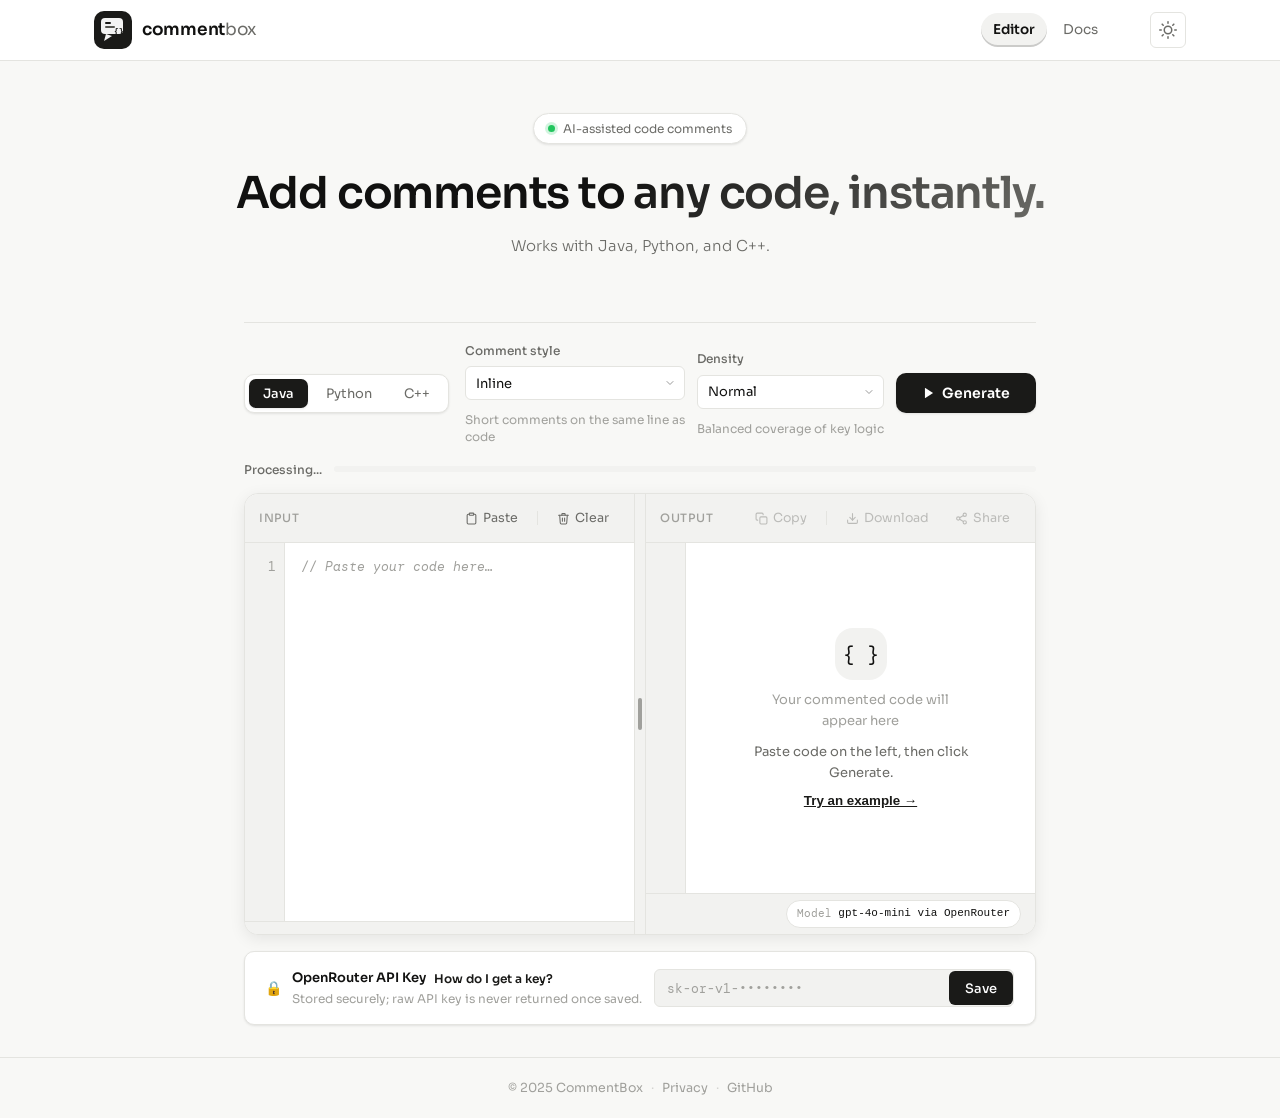
==== commit 724a8ebd: "before dep" ====
--- a/src/main/resources/static/index.html
+++ b/src/main/resources/static/index.html
@@ -67,9 +67,9 @@
   </header>
 
   <section class="hero">
-    <div class="hero-badge"><span class="badge-dot"></span>Powered by GPT-4o-mini</div>
+    <div class="hero-badge"><span class="badge-dot"></span>AI-assisted code comments</div>
     <h1 class="hero-title">Add comments to <span class="hero-highlight">any code, instantly.</span></h1>
-    <p class="hero-sub">Paste your code, choose your language, and let CommentBox annotate your logic in a developer-friendly style.</p>
+    <p class="hero-sub">Works with Java, Python, and C++.</p>
   </section>
 
   <main class="editor-shell">
@@ -87,6 +87,7 @@
             <option value="block">Block</option>
             <option value="jsdoc">Javadoc</option>
           </select>
+          <p class="select-description" id="styleDescription">Short comments on the same line as code.</p>
         </div>
         <div class="control-group">
           <label class="ctrl-label" for="density">Density</label>
@@ -95,6 +96,7 @@
             <option value="verbose">Verbose</option>
             <option value="minimal">Minimal</option>
           </select>
+          <p class="select-description" id="densityDescription">Balanced coverage of key logic.</p>
         </div>
         <!-- GO button moved to toolbar — primary action, always visible -->
         <button class="toolbar-generate-btn" id="generateBtn" type="button" aria-label="Generate comments (Ctrl+Enter)">
@@ -163,7 +165,12 @@
         <div class="code-area-wrap output-wrap">
           <div class="line-numbers" id="outLineNumbers" aria-hidden="true"></div>
           <div class="output-display" id="outputDisplay" aria-live="polite">
-            <div class="empty-state" id="emptyState"><p>Your commented code will appear here</p></div>
+            <div class="empty-state" id="emptyState">
+              <div class="empty-icon" aria-hidden="true">{ }</div>
+              <p>Your commented code will appear here</p>
+              <p class="empty-hint">Paste code on the left, then click Generate.</p>
+              <button class="empty-action" type="button" id="tryExampleBtn">Try an example →</button>
+            </div>
             <pre id="outputPre" class="output-pre" hidden></pre>
           </div>
         </div>
@@ -171,7 +178,7 @@
           <span class="line-count" id="outCharCount"></span>
           <span class="model-pill">
             <span class="model-pill-label">Model</span>
-            <span class="model-pill-value">gpt-4o-mini · openrouter</span>
+            <span class="model-pill-value">gpt-4o-mini via OpenRouter</span>
           </span>
         </div>
       </div>
@@ -179,7 +186,7 @@
 
     <section class="apikey-row">
       <div class="apikey-card">
-        <div class="apikey-card-header"><div class="apikey-icon" aria-hidden="true">🔒</div><div><p class="apikey-title">OpenRouter API Key</p><p class="apikey-subtitle">Stored securely; raw API key is never returned once saved.</p></div></div>
+        <div class="apikey-card-header"><div class="apikey-icon" aria-hidden="true">🔒</div><div><p class="apikey-title">OpenRouter API Key <a class="api-help-link" href="https://openrouter.ai/keys" target="_blank" rel="noopener">How do I get a key?</a></p><p class="apikey-subtitle">Stored securely; raw API key is never returned once saved.</p></div></div>
         <div class="apikey-field-wrap"></div>
       </div>
     </section>
@@ -189,13 +196,14 @@
   <div class="toast" id="toast" role="status" aria-live="polite"></div>
 
   <!-- UPGRADE MODAL -->
-  <div class="modal-overlay" id="upgradeModal" style="display:none;">
+  <div class="modal-overlay" id="upgradeModal" style="display:none;" role="dialog" aria-modal="true" aria-labelledby="upgradeModalTitle">
     <div class="modal-card">
-      <h3>Daily limit reached</h3>
-      <p>You've used all 10 free generates for today. Add your own OpenRouter API key for unlimited generates — your key, your usage.</p>
-      <div style="display:flex;gap:10px;margin-top:12px;justify-content:flex-end;">
+      <button class="modal-close" id="closeUpgradeBtn" type="button" aria-label="Close">×</button>
+      <h3 id="upgradeModalTitle">Daily limit reached</h3>
+      <p class="modal-copy">You've used all 10 free generates for today. Add your own OpenRouter API key for unlimited generates — your key, your usage.</p>
+      <div class="modal-actions">
         <button class="btn-primary" id="focusApiKeyBtn">Add my API key</button>
-        <button class="btn-ghost" id="closeUpgradeBtn">Maybe later</button>
+        <button class="text-link" id="closeUpgradeBtnFallback" type="button">Maybe later</button>
       </div>
     </div>
   </div>
--- a/src/main/resources/static/style.css
+++ b/src/main/resources/static/style.css
@@ -134,7 +134,13 @@
   transition: color var(--transition), background var(--transition);
 }
 .nav-link:hover { color: var(--text); background: var(--surface2); }
-.nav-link.active { color: var(--text); font-weight: 500; }
+.nav-link.active {
+  color: var(--text);
+  font-weight: 600;
+  background: var(--surface2);
+  border-radius: 999px;
+  box-shadow: inset 0 -2px 0 rgba(26,26,24,.18);
+}
 
 .nav-actions {
   display: flex;
@@ -205,7 +211,7 @@
 .hero {
   max-width: 1140px;
   margin: 0 auto;
-  padding: 52px 24px 32px;
+  padding: 52px 24px 44px;
   text-align: center;
 }
 
@@ -276,8 +282,10 @@
   display: flex;
   align-items: center;
   gap: 16px;
-  margin-bottom: 14px;
+  margin: 20px 0 14px;
   flex-wrap: wrap;
+  border-top: 1px solid var(--border);
+  padding-top: 18px;
 }
 
 .lang-tabs {
@@ -334,6 +342,13 @@
   font-weight: 500;
   color: var(--text-sec);
   white-space: nowrap;
+}
+.select-description {
+  margin: 6px 0 0;
+  font-size: 12px;
+  line-height: 1.4;
+  color: var(--text-muted);
+  max-width: 220px;
 }
 
 .comment-style-wrap, .density-wrap {
@@ -478,14 +493,41 @@
   flex-direction: column;
   align-items: center;
   justify-content: center;
-  gap: 12px;
+  gap: 10px;
   color: var(--text-muted);
   font-size: 13px;
   text-align: center;
   padding: 24px;
   pointer-events: none;
 }
-.code-area-wrap .empty-state p { max-width: 200px; }
+.code-area-wrap .empty-state p { max-width: 220px; }
+.empty-icon {
+  display: inline-flex;
+  align-items: center;
+  justify-content: center;
+  width: 52px;
+  height: 52px;
+  border-radius: 18px;
+  background: var(--surface2);
+  color: var(--text);
+  font-family: var(--font-code);
+  font-size: 20px;
+}
+.empty-hint {
+  margin: 0;
+  color: var(--text-sec);
+  font-size: 13px;
+}
+.empty-action {
+  border: none;
+  background: transparent;
+  color: var(--accent);
+  font-weight: 600;
+  cursor: pointer;
+  text-decoration: underline;
+  padding: 0;
+}
+.empty-action:hover { color: var(--accent-hover); }
 
 .output-pre {
   margin: 0;
@@ -576,22 +618,25 @@
 
 /* ===== TOOLBAR GENERATE BUTTON ===== */
 .toolbar-generate-btn {
-  height: 34px;
-  padding: 0 16px;
+  height: 40px;
+  padding: 0 18px;
+  min-width: 140px;
   background: var(--accent);
   color: var(--accent-fg);
   border: none;
-  border-radius: var(--radius-sm);
+  border-radius: var(--radius-md);
   font-family: var(--font-body);
-  font-size: 13px;
-  font-weight: 500;
+  font-size: 14px;
+  font-weight: 600;
   cursor: pointer;
   display: flex;
   align-items: center;
-  gap: 8px;
-  transition: background var(--transition), transform 0.1s;
+  justify-content: center;
+  gap: 10px;
+  transition: background var(--transition), transform 0.1s, box-shadow var(--transition);
   position: relative;
   overflow: hidden;
+  box-shadow: var(--shadow-sm);
 }
 .toolbar-generate-btn:hover { background: var(--accent-hover); }
 .toolbar-generate-btn:active { transform: scale(0.97); }
@@ -637,6 +682,7 @@
   display: flex;
   align-items: center;
   gap: 0;
+  flex-wrap: wrap;
   background: var(--surface2);
   border: 1px solid var(--border);
   border-radius: var(--radius-sm);
@@ -648,6 +694,7 @@
 
 .apikey-input {
   flex: 1;
+  min-width: 0;
   height: 36px;
   padding: 0 12px;
   font-family: var(--font-code);
@@ -658,6 +705,38 @@
   outline: none;
 }
 .apikey-input::placeholder { color: var(--text-muted); }
+.password-group {
+  display: inline-flex;
+  align-items: center;
+  border-right: 1px solid var(--border);
+}
+.password-toggle {
+  display: inline-flex;
+  align-items: center;
+  justify-content: center;
+  width: 44px;
+  height: 36px;
+  border: none;
+  background: transparent;
+  color: var(--text-sec);
+  cursor: pointer;
+}
+.password-toggle:hover { background: var(--surface2); }
+.apikey-feedback {
+  margin-left: 14px;
+  font-size: 12px;
+  color: var(--text-muted);
+}
+.apikey-feedback.error { color: #dc2626; }
+.apikey-feedback.success { color: #22c55e; }
+.apikey-feedback .feedback-dot {
+  display: inline-flex;
+  width: 8px;
+  height: 8px;
+  border-radius: 50%;
+  margin-right: 6px;
+  background: currentColor;
+}
 
 .toggle-key {
   border: none;
@@ -828,8 +907,14 @@
   align-items: center;
 }
 .apikey-card-header { display:flex; gap:10px; align-items:center; }
-.apikey-title { font-weight:600; font-size:13px; margin:0; }
+.apikey-title { font-weight:600; font-size:13px; margin:0; display:flex; align-items:center; gap:8px; flex-wrap: wrap; }
 .apikey-subtitle { font-size:12px; color:var(--text-muted); margin:0; }
+.api-help-link {
+  font-size: 12px;
+  color: var(--accent);
+  text-decoration: none;
+}
+.api-help-link:hover { text-decoration: underline; }
 .key-badge { background:var(--surface2); border:1px solid var(--border); padding:6px 10px; border-radius:8px; font-family:var(--font-code); }
 .control-group { display:flex; flex-direction:column; gap:6px; }
 .nav-toggle { display:inline-flex; width:40px; height:40px; align-items:center; justify-content:center; border:1px solid transparent; background:transparent; border-radius:8px; cursor:pointer; }
@@ -882,14 +967,52 @@
   -webkit-backdrop-filter: blur(4px);
 }
 .modal-card {
+  position: relative;
   background: var(--surface);
   border-radius: var(--radius-md);
-  padding: 24px;
+  padding: 28px 24px 22px;
   max-width: 480px;
   width: 100%;
   box-shadow: var(--shadow-lg);
   border: 1px solid var(--border);
 }
+.modal-close {
+  position: absolute;
+  top: 14px;
+  right: 14px;
+  width: 34px;
+  height: 34px;
+  border: none;
+  border-radius: 50%;
+  background: var(--surface2);
+  color: var(--text);
+  font-size: 18px;
+  line-height: 1;
+  cursor: pointer;
+}
+.modal-close:hover { background: var(--highlight); }
+.modal-copy {
+  margin-top: 10px;
+  color: var(--text-sec);
+  line-height: 1.5;
+}
+.modal-actions {
+  display: flex;
+  flex-wrap: wrap;
+  gap: 10px;
+  justify-content: flex-end;
+  margin-top: 20px;
+}
+.text-link {
+  background: transparent;
+  border: none;
+  color: var(--accent);
+  font-size: 13px;
+  cursor: pointer;
+  text-decoration: underline;
+  padding: 0;
+}
+.text-link:hover { color: var(--accent-hover); }
 
 /* ===== GHOST BUTTON ===== */
 .btn-ghost {
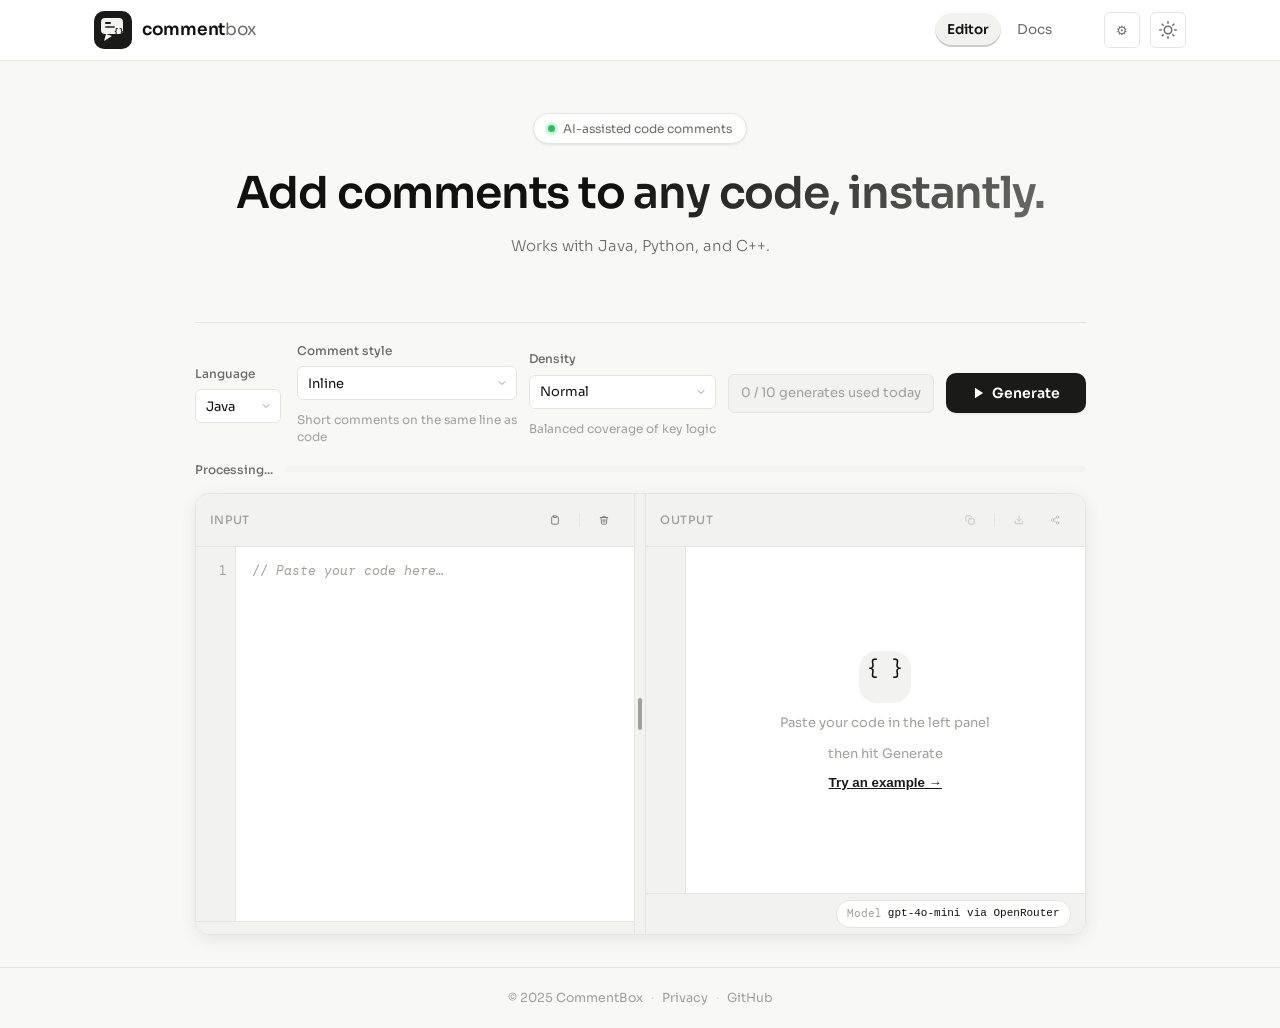
==== commit 484c4634: "before dep" ====
--- a/src/main/resources/static/index.html
+++ b/src/main/resources/static/index.html
@@ -47,7 +47,10 @@
       </nav>
 
       <div class="nav-actions">
-        <button class="theme-toggle" id="themeToggle" aria-label="Toggle dark mode">
+        <button class="settings-toggle" id="settingsToggle" aria-label="Open settings" type="button" aria-expanded="false" data-tooltip="Settings">
+          <span aria-hidden="true">⚙</span>
+        </button>
+        <button class="theme-toggle" id="themeToggle" aria-label="Toggle dark mode" type="button">
           <span class="theme-icon sun">
             <svg width="18" height="18" viewBox="0 0 24 24" fill="none" stroke="currentColor" stroke-width="2" stroke-linecap="round" stroke-linejoin="round">
               <circle cx="12" cy="12" r="5"/><line x1="12" y1="1" x2="12" y2="3"/><line x1="12" y1="21" x2="12" y2="23"/>
@@ -62,6 +65,16 @@
             </svg>
           </span>
         </button>
+        <div class="settings-popover" id="settingsPopover" aria-hidden="true">
+          <div class="settings-popover-inner">
+            <div class="settings-popover-header">
+              <h4>OpenRouter API Key</h4>
+              <button class="popover-close" id="settingsCloseBtn" type="button" aria-label="Close settings">×</button>
+            </div>
+            <p class="settings-subtitle">Save your key for unlimited generation access.</p>
+            <div class="apikey-field-wrap"></div>
+          </div>
+        </div>
       </div>
     </div>
   </header>
@@ -74,10 +87,14 @@
 
   <main class="editor-shell">
     <div class="controls-bar">
-      <div class="lang-tabs" role="tablist" aria-label="Select language">
-        <button class="lang-tab active" type="button" data-lang="java" aria-selected="true">Java</button>
-        <button class="lang-tab" type="button" data-lang="python" aria-selected="false">Python</button>
-        <button class="lang-tab" type="button" data-lang="cpp" aria-selected="false">C++</button>
+      <div class="control-group">
+        <label class="ctrl-label" for="languageSelect">Language</label>
+        <select id="languageSelect" class="select-styled">
+          <option value="java">Java</option>
+          <option value="python">Python</option>
+          <option value="cpp">C++</option>
+          <option value="other">Other</option>
+        </select>
       </div>
       <div class="controls-right">
         <div class="control-group">
@@ -98,7 +115,7 @@
           </select>
           <p class="select-description" id="densityDescription">Balanced coverage of key logic.</p>
         </div>
-        <!-- GO button moved to toolbar — primary action, always visible -->
+        <div class="toolbar-status" id="usageStatus" hidden>0 / 10 generates used today</div>
         <button class="toolbar-generate-btn" id="generateBtn" type="button" aria-label="Generate comments (Ctrl+Enter)">
           <span class="generate-btn-inner">
             <svg width="14" height="14" viewBox="0 0 24 24" fill="currentColor" aria-hidden="true"><polygon points="5,3 19,12 5,21"/></svg>
@@ -119,14 +136,12 @@
         <div class="pane-header">
           <span class="pane-label">Input</span>
           <div class="pane-actions">
-            <button class="icon-btn" type="button" id="pasteBtn">
-              <svg width="13" height="13" viewBox="0 0 24 24" fill="none" stroke="currentColor" stroke-width="2" stroke-linecap="round" stroke-linejoin="round" aria-hidden="true"><path d="M16 4h2a2 2 0 0 1 2 2v14a2 2 0 0 1-2 2H6a2 2 0 0 1-2-2V6a2 2 0 0 1 2-2h2"/><rect x="8" y="2" width="8" height="4" rx="1" ry="1"/></svg>
-              Paste
+            <button class="icon-btn" type="button" id="pasteBtn" aria-label="Paste" data-tooltip="Paste">
+              <svg viewBox="0 0 24 24" fill="none" stroke="currentColor" stroke-width="2" stroke-linecap="round" stroke-linejoin="round" aria-hidden="true"><path d="M16 4h2a2 2 0 0 1 2 2v14a2 2 0 0 1-2 2H6a2 2 0 0 1-2-2V6a2 2 0 0 1 2-2h2"/><rect x="8" y="2" width="8" height="4" rx="1" ry="1"/></svg>
             </button>
             <span class="pane-action-divider" aria-hidden="true"></span>
-            <button class="icon-btn" type="button" id="clearBtn">
-              <svg width="13" height="13" viewBox="0 0 24 24" fill="none" stroke="currentColor" stroke-width="2" stroke-linecap="round" stroke-linejoin="round" aria-hidden="true"><polyline points="3 6 5 6 21 6"/><path d="M19 6l-1 14a2 2 0 0 1-2 2H8a2 2 0 0 1-2-2L5 6"/><path d="M10 11v6"/><path d="M14 11v6"/><path d="M9 6V4a1 1 0 0 1 1-1h4a1 1 0 0 1 1 1v2"/></svg>
-              Clear
+            <button class="icon-btn" type="button" id="clearBtn" aria-label="Clear" data-tooltip="Clear">
+              <svg viewBox="0 0 24 24" fill="none" stroke="currentColor" stroke-width="2" stroke-linecap="round" stroke-linejoin="round" aria-hidden="true"><polyline points="3 6 5 6 21 6"/><path d="M19 6l-1 14a2 2 0 0 1-2 2H8a2 2 0 0 1-2-2L5 6"/><path d="M10 11v6"/><path d="M14 11v6"/><path d="M9 6V4a1 1 0 0 1 1-1h4a1 1 0 0 1 1 1v2"/></svg>
             </button>
           </div>
         </div>
@@ -147,14 +162,12 @@
         <div class="pane-header">
           <span class="pane-label">Output</span>
           <div class="pane-actions">
-            <button class="icon-btn" type="button" id="copyBtn" disabled>
-              <svg width="13" height="13" viewBox="0 0 24 24" fill="none" stroke="currentColor" stroke-width="2" stroke-linecap="round" stroke-linejoin="round" aria-hidden="true"><rect x="9" y="9" width="13" height="13" rx="2" ry="2"/><path d="M5 15H4a2 2 0 0 1-2-2V4a2 2 0 0 1 2-2h9a2 2 0 0 1 2 2v1"/></svg>
-              Copy
+            <button class="icon-btn" type="button" id="copyBtn" disabled aria-label="Copy" data-tooltip="Copy">
+              <svg viewBox="0 0 24 24" fill="none" stroke="currentColor" stroke-width="2" stroke-linecap="round" stroke-linejoin="round" aria-hidden="true"><rect x="9" y="9" width="13" height="13" rx="2" ry="2"/><path d="M5 15H4a2 2 0 0 1-2-2V4a2 2 0 0 1 2-2h9a2 2 0 0 1 2 2v1"/></svg>
             </button>
             <span class="pane-action-divider" aria-hidden="true"></span>
-            <button class="icon-btn" type="button" id="downloadBtn" disabled>
-              <svg width="13" height="13" viewBox="0 0 24 24" fill="none" stroke="currentColor" stroke-width="2" stroke-linecap="round" stroke-linejoin="round" aria-hidden="true"><path d="M21 15v4a2 2 0 0 1-2 2H5a2 2 0 0 1-2-2v-4"/><polyline points="7 10 12 15 17 10"/><line x1="12" y1="15" x2="12" y2="3"/></svg>
-              Download
+            <button class="icon-btn" type="button" id="downloadBtn" disabled aria-label="Download" data-tooltip="Download">
+              <svg viewBox="0 0 24 24" fill="none" stroke="currentColor" stroke-width="2" stroke-linecap="round" stroke-linejoin="round" aria-hidden="true"><path d="M21 15v4a2 2 0 0 1-2 2H5a2 2 0 0 1-2-2v-4"/><polyline points="7 10 12 15 17 10"/><line x1="12" y1="15" x2="12" y2="3"/></svg>
             </button>
             <button class="icon-btn" type="button" id="shareBtn" disabled hidden>
               <svg width="13" height="13" viewBox="0 0 24 24" fill="none" stroke="currentColor" stroke-width="2" stroke-linecap="round" stroke-linejoin="round" aria-hidden="true"><circle cx="18" cy="5" r="3"/><circle cx="6" cy="12" r="3"/><circle cx="18" cy="19" r="3"/><line x1="8.59" y1="13.51" x2="15.42" y2="17.49"/><line x1="15.41" y1="6.51" x2="8.59" y2="10.49"/></svg>
@@ -167,8 +180,8 @@
           <div class="output-display" id="outputDisplay" aria-live="polite">
             <div class="empty-state" id="emptyState">
               <div class="empty-icon" aria-hidden="true">{ }</div>
-              <p>Your commented code will appear here</p>
-              <p class="empty-hint">Paste code on the left, then click Generate.</p>
+              <p class="empty-line">Paste your code in the left panel</p>
+              <p class="empty-line">then hit Generate</p>
               <button class="empty-action" type="button" id="tryExampleBtn">Try an example →</button>
             </div>
             <pre id="outputPre" class="output-pre" hidden></pre>
@@ -184,12 +197,6 @@
       </div>
     </section>
 
-    <section class="apikey-row">
-      <div class="apikey-card">
-        <div class="apikey-card-header"><div class="apikey-icon" aria-hidden="true">🔒</div><div><p class="apikey-title">OpenRouter API Key <a class="api-help-link" href="https://openrouter.ai/keys" target="_blank" rel="noopener">How do I get a key?</a></p><p class="apikey-subtitle">Stored securely; raw API key is never returned once saved.</p></div></div>
-        <div class="apikey-field-wrap"></div>
-      </div>
-    </section>
   </main>
 
   <!-- TOAST -->
--- a/src/main/resources/static/style.css
+++ b/src/main/resources/static/style.css
@@ -143,6 +143,7 @@
 }
 
 .nav-actions {
+  position: relative;
   display: flex;
   align-items: center;
   gap: 10px;
@@ -150,7 +151,8 @@
 }
 
 /* ===== THEME TOGGLE ===== */
-.theme-toggle {
+.theme-toggle,
+.settings-toggle {
   width: 36px;
   height: 36px;
   border: 1px solid var(--border);
@@ -163,7 +165,8 @@
   color: var(--text-sec);
   transition: color var(--transition), background var(--transition), border-color var(--transition);
 }
-.theme-toggle:hover { background: var(--surface2); color: var(--text); border-color: var(--border-med); }
+.theme-toggle:hover,
+.settings-toggle:hover { background: var(--surface2); color: var(--text); border-color: var(--border-med); }
 
 .theme-icon { display: flex; align-items: center; }
 [data-theme="light"] .theme-icon.moon { display: none; }
@@ -171,6 +174,70 @@
 [data-theme="dark"]  .theme-icon.moon { display: flex; }
 
 /* ===== BUTTONS ===== */
+.settings-popover {
+  position: absolute;
+  right: 0;
+  top: calc(100% + 10px);
+  z-index: 200;
+  width: min(360px, 100vw - 24px);
+  background: var(--surface);
+  border: 1px solid var(--border);
+  border-radius: var(--radius-md);
+  box-shadow: var(--shadow-lg);
+  opacity: 0;
+  visibility: hidden;
+  transform: translateY(-6px);
+  transition: opacity 0.18s ease, transform 0.18s ease, visibility 0.18s;
+  pointer-events: none;
+}
+.settings-popover.visible {
+  opacity: 1;
+  visibility: visible;
+  transform: translateY(0);
+  pointer-events: auto;
+}
+.settings-popover-inner {
+  padding: 18px;
+}
+.settings-popover-header {
+  display: flex;
+  align-items: center;
+  justify-content: space-between;
+  gap: 12px;
+  margin-bottom: 10px;
+}
+.settings-popover h4,
+.settings-popover-header h4 {
+  margin: 0;
+  font-size: 15px;
+}
+.popover-close {
+  width: 32px;
+  height: 32px;
+  border: none;
+  border-radius: 50%;
+  background: var(--surface2);
+  color: var(--text);
+  cursor: pointer;
+  font-size: 18px;
+  line-height: 1;
+}
+.popover-close:hover { background: var(--highlight); }
+.settings-subtitle {
+  margin: 0 0 14px;
+  color: var(--text-sec);
+  font-size: 13px;
+}
+.toolbar-status {
+  display: inline-flex;
+  align-items: center;
+  font-size: 13px;
+  color: var(--text-muted);
+  background: var(--surface2);
+  border: 1px solid var(--border);
+  border-radius: var(--radius-sm);
+  padding: 8px 12px;
+}
 .btn-primary {
   height: 34px;
   padding: 0 16px;
@@ -191,21 +258,40 @@
 .icon-btn {
   display: inline-flex;
   align-items: center;
-  gap: 5px;
-  padding: 5px 10px;
-  font-size: 12.5px;
-  font-family: var(--font-body);
+  justify-content: center;
+  width: 32px;
+  height: 32px;
+  padding: 0;
+  font-size: 0;
   color: var(--text-sec);
   background: transparent;
   border: 1px solid transparent;
   border-radius: var(--radius-sm);
   cursor: pointer;
   transition: all var(--transition);
-  white-space: nowrap;
+  position: relative;
 }
 .icon-btn:hover { color: var(--text); background: var(--surface2); border-color: var(--border); }
 .icon-btn:disabled { opacity: 0.4; cursor: not-allowed; }
 .icon-btn:disabled:hover { background: transparent; border-color: transparent; color: var(--text-sec); }
+.icon-btn::after {
+  content: attr(data-tooltip);
+  position: absolute;
+  bottom: calc(100% + 8px);
+  left: 50%;
+  transform: translateX(-50%);
+  white-space: nowrap;
+  padding: 6px 10px;
+  background: var(--text);
+  color: var(--bg);
+  border-radius: 999px;
+  font-size: 11px;
+  opacity: 0;
+  pointer-events: none;
+  transition: opacity 0.16s ease;
+}
+.icon-btn:hover::after { opacity: 1; }
+.icon-btn svg { width: 10px; height: 10px; }
 
 /* ===== HERO ===== */
 .hero {
@@ -286,45 +372,6 @@
   flex-wrap: wrap;
   border-top: 1px solid var(--border);
   padding-top: 18px;
-}
-
-.lang-tabs {
-  display: flex;
-  gap: 4px;
-  background: var(--surface);
-  border: 1px solid var(--border);
-  border-radius: var(--radius-md);
-  padding: 4px;
-  box-shadow: var(--shadow-sm);
-}
-
-.lang-tab {
-  display: flex;
-  align-items: center;
-  gap: 7px;
-  padding: 6px 14px;
-  font-size: 13px;
-  font-family: var(--font-body);
-  font-weight: 400;
-  color: var(--text-sec);
-  background: transparent;
-  border: none;
-  border-radius: 7px;
-  cursor: pointer;
-  transition: all var(--transition);
-}
-.lang-tab:hover { color: var(--text); background: var(--highlight); }
-.lang-tab.active {
-  color: var(--text);
-  background: var(--accent);
-  color: var(--accent-fg);
-  font-weight: 500;
-  box-shadow: var(--shadow-sm);
-}
-
-.lang-icon {
-  width: 14px; height: 14px;
-  flex-shrink: 0;
 }
 
 .controls-right {
@@ -500,9 +547,9 @@
   padding: 24px;
   pointer-events: none;
 }
-.code-area-wrap .empty-state p { max-width: 220px; }
+.code-area-wrap .empty-state p { max-width: 220px; margin: 0; }
+.empty-line { color: var(--text-muted); }
 .empty-icon {
-  display: inline-flex;
   align-items: center;
   justify-content: center;
   width: 52px;
@@ -619,7 +666,7 @@
 /* ===== TOOLBAR GENERATE BUTTON ===== */
 .toolbar-generate-btn {
   height: 40px;
-  padding: 0 18px;
+  padding: 10px 20px;
   min-width: 140px;
   background: var(--accent);
   color: var(--accent-fg);
@@ -683,13 +730,14 @@
   align-items: center;
   gap: 0;
   flex-wrap: wrap;
+  width: 100%;
   background: var(--surface2);
   border: 1px solid var(--border);
   border-radius: var(--radius-sm);
   overflow: hidden;
   flex: 1;
   min-width: 240px;
-  max-width: 360px;
+  max-width: 100%;
 }
 
 .apikey-input {
@@ -868,8 +916,6 @@
 
   /* Controls: stack vertically on very small screens */
   .controls-bar { flex-direction: column; align-items: stretch; gap: 8px; }
-  .lang-tabs { flex-wrap: wrap; width: 100%; justify-content: flex-start; }
-  .lang-tab { font-size: 12px; padding: 5px 10px; flex: 1; justify-content: center; }
   .controls-right { flex-direction: column; align-items: stretch; gap: 6px; width: 100%; margin-left: 0; }
   .control-group { flex-direction: row; align-items: center; justify-content: space-between; gap: 8px; }
   .select-styled { flex: 1; }
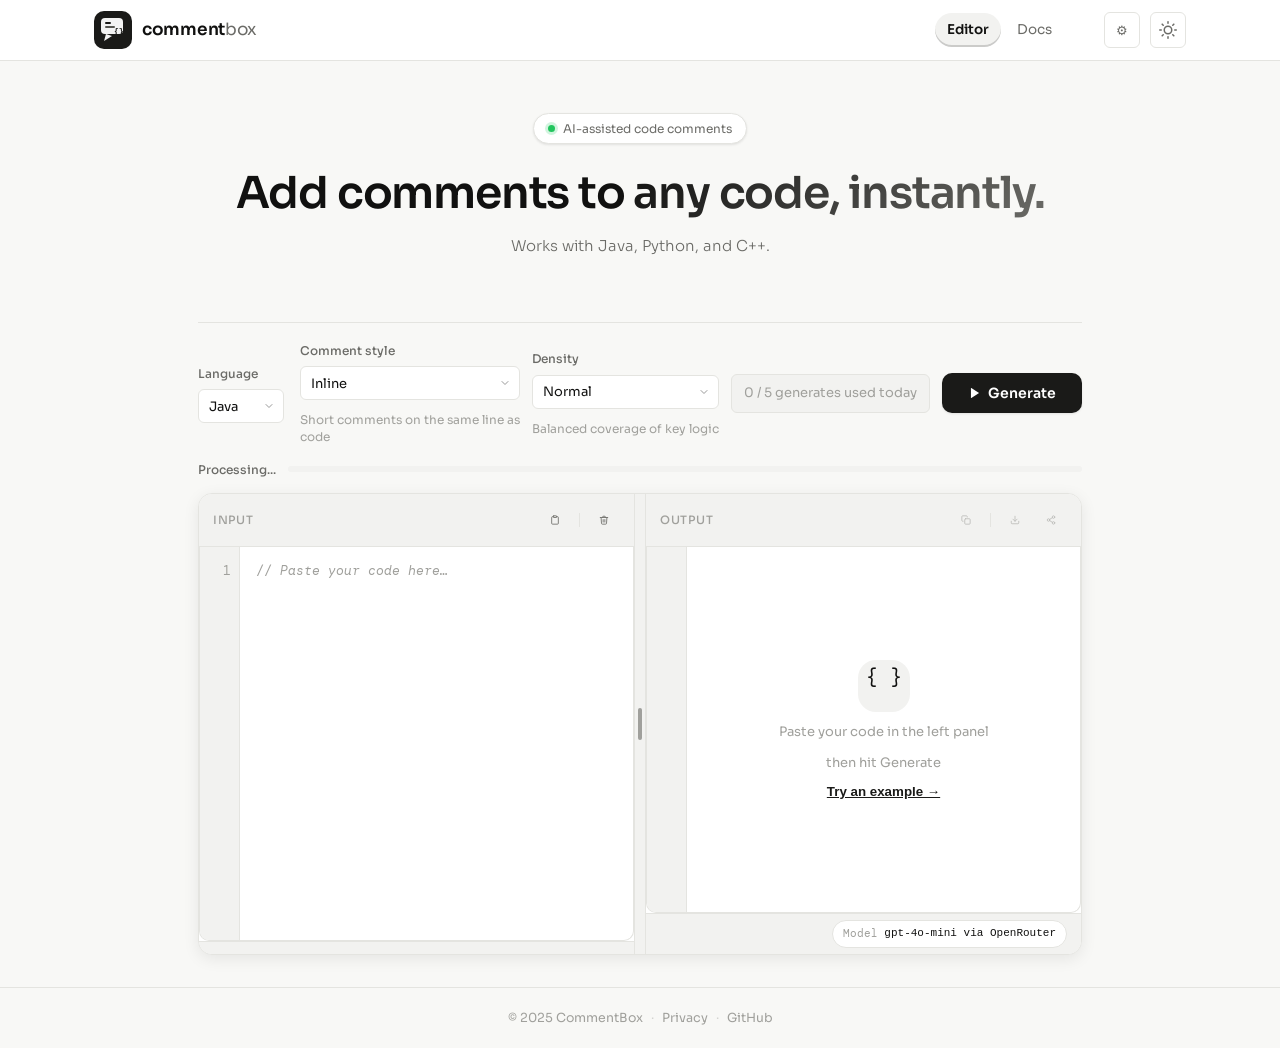
==== commit 3472d10b: "before dep" ====
--- a/src/main/resources/static/index.html
+++ b/src/main/resources/static/index.html
@@ -207,7 +207,7 @@
     <div class="modal-card">
       <button class="modal-close" id="closeUpgradeBtn" type="button" aria-label="Close">×</button>
       <h3 id="upgradeModalTitle">Daily limit reached</h3>
-      <p class="modal-copy">You've used all 10 free generates for today. Add your own OpenRouter API key for unlimited generates — your key, your usage.</p>
+      <p class="modal-copy">You've used all 5 free generates for today. Add your own OpenRouter API key for unlimited generates — your key, your usage.</p>
       <div class="modal-actions">
         <button class="btn-primary" id="focusApiKeyBtn">Add my API key</button>
         <button class="text-link" id="closeUpgradeBtnFallback" type="button">Maybe later</button>
--- a/src/main/resources/static/style.css
+++ b/src/main/resources/static/style.css
@@ -431,6 +431,7 @@
   grid-template-columns: 1fr auto 1fr;
   gap: 0;
   min-height: 440px;
+  align-items: stretch;
   border: 1px solid var(--border);
   border-radius: var(--radius-lg);
   overflow: hidden;
@@ -442,7 +443,7 @@
 .pane {
   display: flex;
   flex-direction: column;
-  min-height: 440px;
+  min-height: 460px;
   overflow: hidden;
 }
 
@@ -478,6 +479,11 @@
   display: flex;
   overflow: auto;
   position: relative;
+  min-height: 0;
+  border: 1px solid var(--border);
+  border-top: 0;
+  border-radius: 0 0 var(--radius-md) var(--radius-md);
+  background: var(--surface);
 }
 
 .line-numbers {
@@ -545,7 +551,10 @@
   font-size: 13px;
   text-align: center;
   padding: 24px;
-  pointer-events: none;
+}
+
+.empty-action {
+  pointer-events: auto;
 }
 .code-area-wrap .empty-state p { max-width: 220px; margin: 0; }
 .empty-line { color: var(--text-muted); }
@@ -882,393 +891,37 @@
 /* ===== RESPONSIVE ===== */
 @media (max-width: 768px) {
   .editor-grid {
-    grid-template-columns: 1fr;
-    grid-template-rows: auto auto auto;
+    grid-template-columns: 1fr !important;
+    grid-template-rows: auto auto auto !important;
   }
   .editor-divider {
-    width: 100%;
-    height: 60px;
+    width: 100% !important;
+    height: 12px;
     border-left: none;
     border-right: none;
     border-top: 1px solid var(--border);
     border-bottom: 1px solid var(--border);
+    cursor: default;
+  }
+  .resizer-handle {
+    width: 32px;
+    height: 4px;
+    background: var(--border-med);
+  }
+  .editor-divider:hover .resizer-handle, .editor-divider.dragging .resizer-handle {
+    transform: none;
+    background: var(--border-med);
   }
   .pane { min-height: 280px; }
   .controls-bar { gap: 10px; }
-  .controls-right { margin-left: 0; flex-wrap: wrap; gap: 8px; }
-  .nav-links { display: none; }
+  .controls-right { margin-left: 0; flex-wrap: wrap; gap: 8px; justify-content: space-between; width: 100%; }
   .apikey-inner { flex-direction: column; align-items: flex-start; }
   .apikey-hint { margin-left: 0; }
   .hero { padding: 32px 24px 20px; }
   .code-textarea { -webkit-overflow-scrolling: touch; touch-action: pan-y; }
   .apikey-card { flex-direction: column; align-items: flex-start; }
   .apikey-field-wrap { max-width: 100%; width: 100%; }
-}
-
-/* ===== EXTRA-SMALL SCREENS (320px – 480px) ===== */
-@media (max-width: 480px) {
-  .hero { padding: 24px 16px 16px; }
-  .hero-title { font-size: clamp(22px, 7vw, 32px); }
-  .hero-sub { font-size: 13px; }
-
-  .editor-shell { padding: 0 12px; margin-bottom: 20px; }
-  .pane { min-height: 200px; }
-
-  /* Controls: stack vertically on very small screens */
-  .controls-bar { flex-direction: column; align-items: stretch; gap: 8px; }
-  .controls-right { flex-direction: column; align-items: stretch; gap: 6px; width: 100%; margin-left: 0; }
-  .control-group { flex-direction: row; align-items: center; justify-content: space-between; gap: 8px; }
-  .select-styled { flex: 1; }
-
-  /* Reduce line number gutter on mobile */
-  .line-numbers { width: 32px; font-size: 11px; }
-  .line-numbers span { padding: 0 5px; }
-  .code-textarea { font-size: 12px; padding: 10px 10px; }
-  .output-pre { font-size: 12px; padding: 10px 10px; }
-
-  /* Pane header */
-  .pane-header { padding: 8px 10px; }
-  .pane-footer { padding: 5px 10px; }
-
-  /* API key section */
-  .apikey-row { padding: 12px 14px; }
-  .apikey-card { flex-direction: column; align-items: flex-start; gap: 8px; }
-  .apikey-field-wrap { max-width: 100%; min-width: unset; width: 100%; }
-
-  /* Footer */
-  .footer { font-size: 11px; gap: 6px; }
-
-  /* Modal */
-  .modal-card { padding: 16px; }
-
-  /* Nav */
-  .nav-inner { padding: 0 12px; gap: 8px; }
-  .logo-text { font-size: 15px; }
-}
-
-/* Missing small utility styles used by HTML */
-.apikey-card {
-  display: flex;
-  gap: 12px;
-  align-items: center;
-}
-.apikey-card-header { display:flex; gap:10px; align-items:center; }
-.apikey-title { font-weight:600; font-size:13px; margin:0; display:flex; align-items:center; gap:8px; flex-wrap: wrap; }
-.apikey-subtitle { font-size:12px; color:var(--text-muted); margin:0; }
-.api-help-link {
-  font-size: 12px;
-  color: var(--accent);
-  text-decoration: none;
-}
-.api-help-link:hover { text-decoration: underline; }
-.key-badge { background:var(--surface2); border:1px solid var(--border); padding:6px 10px; border-radius:8px; font-family:var(--font-code); }
-.control-group { display:flex; flex-direction:column; gap:6px; }
-.nav-toggle { display:inline-flex; width:40px; height:40px; align-items:center; justify-content:center; border:1px solid transparent; background:transparent; border-radius:8px; cursor:pointer; }
-.nav-user { font-size:13px; color:var(--text-sec); }
-.line-count { font-size:12px; color:var(--text-muted); font-family:var(--font-code); }
-.pane-footer--split { display:flex; align-items:center; justify-content:space-between; gap:8px; }
-
-
-/* ===== GENERATION PROGRESS BAR ===== */
-.gen-progress {
-  display: flex;
-  align-items: center;
-  gap: 12px;
-  margin-bottom: 14px;
-}
-.gen-progress::before {
-  content: 'Processing...';
-  font-size: 12px;
-  color: var(--text-sec);
-  font-weight: 500;
-  white-space: nowrap;
-}
-.gen-progress-bar-wrap {
-  flex: 1;
-  height: 6px;
-  background: var(--surface2);
-  border-radius: 3px;
-  overflow: hidden;
-  position: relative;
-}
-.gen-progress-bar {
-  height: 100%;
-  width: 0%;
-  background: var(--text);
-  border-radius: 3px;
-  /* Transition handled by inline styles in JS */
-}
-
-/* ===== UPGRADE MODAL ===== */
-.modal-overlay {
-  position: fixed;
-  inset: 0;
-  z-index: 500;
-  display: flex;
-  align-items: center;
-  justify-content: center;
-  background: rgba(0,0,0,0.48);
-  padding: 24px;
-  backdrop-filter: blur(4px);
-  -webkit-backdrop-filter: blur(4px);
-}
-.modal-card {
-  position: relative;
-  background: var(--surface);
-  border-radius: var(--radius-md);
-  padding: 28px 24px 22px;
-  max-width: 480px;
-  width: 100%;
-  box-shadow: var(--shadow-lg);
-  border: 1px solid var(--border);
-}
-.modal-close {
-  position: absolute;
-  top: 14px;
-  right: 14px;
-  width: 34px;
-  height: 34px;
-  border: none;
-  border-radius: 50%;
-  background: var(--surface2);
-  color: var(--text);
-  font-size: 18px;
-  line-height: 1;
-  cursor: pointer;
-}
-.modal-close:hover { background: var(--highlight); }
-.modal-copy {
-  margin-top: 10px;
-  color: var(--text-sec);
-  line-height: 1.5;
-}
-.modal-actions {
-  display: flex;
-  flex-wrap: wrap;
-  gap: 10px;
-  justify-content: flex-end;
-  margin-top: 20px;
-}
-.text-link {
-  background: transparent;
-  border: none;
-  color: var(--accent);
-  font-size: 13px;
-  cursor: pointer;
-  text-decoration: underline;
-  padding: 0;
-}
-.text-link:hover { color: var(--accent-hover); }
-
-/* ===== GHOST BUTTON ===== */
-.btn-ghost {
-  height: 36px;
-  padding: 0 16px;
-  font-family: var(--font-body);
-  font-size: 13px;
-  color: var(--text);
-  background: transparent;
-  border: 1px solid var(--border);
-  border-radius: var(--radius-sm);
-  cursor: pointer;
-  transition: background var(--transition), border-color var(--transition), color var(--transition);
-}
-.btn-ghost:hover {
-  background: var(--surface2);
-  border-color: var(--border-med);
-}
-
-/* ===== AUTH PAGES ===== */
-.form-shell,
-.share-shell {
-  max-width: 980px;
-  margin: 0 auto;
-  padding: 40px 24px 60px;
-  width: 100%;
-}
-
-.form-shell {
-  min-height: calc(100vh - 72px);
-  display: flex;
-  align-items: center;
-  justify-content: center;
-}
-
-.auth-card {
-  width: min(520px, 100%);
-  padding: 32px;
-  border-radius: var(--radius-xl);
-  background: rgba(255,255,255,0.92);
-  border: 1px solid var(--border);
-  box-shadow: var(--shadow-lg);
-  backdrop-filter: blur(16px);
-}
-[data-theme="dark"] .auth-card {
-  background: rgba(18,18,16,0.9);
-}
-
-.auth-brand {
-  display: flex;
-  align-items: center;
-  gap: 18px;
-  margin-bottom: 28px;
-}
-.auth-brand svg {
-  flex-shrink: 0;
-}
-.eyebrow {
-  margin: 0 0 6px;
-  font-size: 12px;
-  letter-spacing: 0.16em;
-  text-transform: uppercase;
-  color: var(--accent);
-}
-.auth-card h1 {
-  margin: 0;
-  font-size: 28px;
-  line-height: 1.1;
-}
-
-.auth-form {
-  display: grid;
-  gap: 16px;
-}
-.field-label {
-  display: block;
-  margin-bottom: 8px;
-  font-size: 13px;
-  font-weight: 600;
-  color: var(--text);
-}
-.auth-form input {
-  width: 100%;
-  min-height: 44px;
-  padding: 0 14px;
-  border: 1px solid var(--border);
-  border-radius: var(--radius-sm);
-  background: var(--surface);
-  color: var(--text);
-  font-family: var(--font-body);
-  font-size: 14px;
-  transition: border-color var(--transition), box-shadow var(--transition);
-}
-.auth-form input:focus {
-  border-color: var(--accent);
-  box-shadow: 0 0 0 3px rgba(26,26,24,.08);
-  outline: none;
-}
-.password-group {
-  display: grid;
-  grid-template-columns: 1fr auto;
-  gap: 8px;
-}
-.password-toggle {
-  border: 1px solid var(--border);
-  border-radius: var(--radius-sm);
-  background: transparent;
-  color: var(--text);
-  cursor: pointer;
-  padding: 0 12px;
-  min-width: 88px;
-}
-.password-toggle:hover { background: var(--surface2); }
-
-.strength-meter {
-  display: grid;
-  gap: 8px;
-}
-.strength-bar {
-  width: 100%;
-  height: 8px;
-  border-radius: 999px;
-  background: var(--surface2);
-  overflow: hidden;
-  position: relative;
-}
-.strength-bar::after {
-  content: '';
-  position: absolute;
-  inset: 0;
-  width: 0;
-  background: linear-gradient(90deg, #22c55e, #16a34a);
-  transition: width 0.3s ease;
-}
-.strength-label {
-  font-size: 12px;
-  color: var(--text-muted);
-}
-
-.auth-note {
-  text-align: center;
-  margin-top: 14px;
-  font-size: 13px;
-  color: var(--text-sec);
-}
-.auth-note a {
-  color: var(--accent);
-  text-decoration: none;
-}
-.auth-note a:hover { text-decoration: underline; }
-
-.error-panel {
-  background: #fed7d7;
-  color: #991b1b;
-  border: 1px solid #fca5a5;
-  border-radius: var(--radius-sm);
-  padding: 12px 14px;
-  font-size: 13px;
-}
-
-/* Dashboard CSS removed — dashboard system has been deleted */
-
-/* ===== SHARE PAGE ===== */
-.share-shell {
-  display: flex;
-  flex-direction: column;
-  min-height: calc(100vh - 72px);
-  padding-top: 40px;
-}
-.share-header {
-  display: flex;
-  align-items: center;
-  justify-content: flex-start;
-  gap: 12px;
-  margin-bottom: 28px;
-}
-.share-header a {
-  display: inline-flex;
-  align-items: center;
-  gap: 10px;
-  color: var(--accent);
-  text-decoration: none;
-  font-weight: 600;
-}
-.share-content {
-  background: var(--surface);
-  border: 1px solid var(--border);
-  border-radius: var(--radius-xl);
-  padding: 32px;
-  box-shadow: var(--shadow-sm);
-}
-.share-content h2 {
-  margin-top: 0;
-  font-size: 32px;
-}
-.share-meta {
-  margin: 10px 0 22px;
-  color: var(--text-sec);
-  font-size: 14px;
-}
-.share-content .output-pre {
-  background: var(--highlight);
-  border-radius: var(--radius-md);
-  padding: 22px;
-  overflow: auto;
-  min-height: 260px;
-}
-
-
-@media (max-width: 768px) {
+
   /* Nav dropdown: fixed below navbar, full-width */
   .nav-links {
     display: none;
@@ -1299,11 +952,371 @@
   .nav-toggle span { width: 20px; height: 2px; background: var(--text); border-radius: 2px; display: block; margin: 3px 0; }
   .nav-actions { margin-left: 0; }
   .nav-inner { flex-wrap: nowrap; padding: 0 18px; height: 60px; gap: 8px; }
-  .editor-grid { grid-template-columns: 1fr; }
-  .editor-divider { width: 100%; height: 60px; border-left: none; border-right: none; border-top: 1px solid var(--border); border-bottom: 1px solid var(--border); }
-  .pane { min-height: 260px; }
-  .controls-bar { flex-direction: column; align-items: stretch; }
-  .controls-right { justify-content: space-between; width: 100%; }
-  .apikey-inner { flex-direction: column; align-items: stretch; }
-}
-
+}
+
+/* ===== EXTRA-SMALL SCREENS (320px – 480px) ===== */
+@media (max-width: 480px) {
+  .hero { padding: 24px 16px 16px; }
+  .hero-title { font-size: clamp(22px, 7vw, 32px); }
+  .hero-sub { font-size: 13px; }
+
+  .editor-shell { padding: 0 12px; margin-bottom: 20px; }
+  .pane { min-height: 200px; }
+
+  /* Controls: stack vertically on very small screens */
+  .controls-bar { flex-direction: column; align-items: stretch; gap: 8px; }
+  .controls-right { flex-direction: column; align-items: stretch; gap: 6px; width: 100%; margin-left: 0; }
+  .control-group { flex-direction: row; align-items: center; justify-content: space-between; gap: 8px; }
+  .select-styled { flex: 1; }
+
+  /* Reduce line number gutter on mobile */
+  .line-numbers { width: 32px; font-size: 11px; }
+  .line-numbers span { padding: 0 5px; }
+  .code-textarea { font-size: 12px; padding: 10px 10px; }
+  .output-pre { font-size: 12px; padding: 10px 10px; }
+
+  /* Pane header */
+  .pane-header { padding: 8px 10px; }
+  .pane-footer { padding: 5px 10px; }
+  .icon-btn { font-size: 0; padding: 6px; }
+  .icon-btn svg { margin: 0; }
+  .pane-action-divider { margin: 0 2px; }
+
+  /* API key section */
+  .apikey-row { padding: 12px 14px; }
+  .apikey-card { flex-direction: column; align-items: flex-start; gap: 8px; }
+  .apikey-field-wrap { max-width: 100%; min-width: unset; width: 100%; }
+
+  /* Footer */
+  .footer { font-size: 11px; gap: 6px; }
+
+  /* Modal */
+  .modal-card { padding: 16px; }
+
+  /* Nav */
+  .nav-inner { padding: 0 12px; gap: 8px; }
+  .logo-text { font-size: 15px; }
+}
+
+/* Missing small utility styles used by HTML */
+.apikey-card {
+  display: flex;
+  gap: 12px;
+  align-items: center;
+}
+.apikey-card-header { display:flex; gap:10px; align-items:center; }
+.apikey-title { font-weight:600; font-size:13px; margin:0; display:flex; align-items:center; gap:8px; flex-wrap: wrap; }
+.apikey-subtitle { font-size:12px; color:var(--text-muted); margin:0; }
+.api-help-link {
+  font-size: 12px;
+  color: var(--accent);
+  text-decoration: none;
+}
+.api-help-link:hover { text-decoration: underline; }
+.key-badge { background:var(--surface2); border:1px solid var(--border); padding:6px 10px; border-radius:8px; font-family:var(--font-code); }
+.control-group { display:flex; flex-direction:column; gap:6px; }
+.nav-toggle { display:inline-flex; width:40px; height:40px; align-items:center; justify-content:center; border:1px solid transparent; background:transparent; border-radius:8px; cursor:pointer; }
+.nav-user { font-size:13px; color:var(--text-sec); }
+.line-count { font-size:12px; color:var(--text-muted); font-family:var(--font-code); }
+.pane-footer--split { display:flex; align-items:center; justify-content:space-between; gap:8px; }
+
+
+/* ===== GENERATION PROGRESS BAR ===== */
+.gen-progress {
+  display: flex;
+  align-items: center;
+  gap: 12px;
+  margin-bottom: 14px;
+}
+.gen-progress::before {
+  content: 'Processing...';
+  font-size: 12px;
+  color: var(--text-sec);
+  font-weight: 500;
+  white-space: nowrap;
+}
+.gen-progress-bar-wrap {
+  flex: 1;
+  height: 6px;
+  background: var(--surface2);
+  border-radius: 3px;
+  overflow: hidden;
+  position: relative;
+}
+.gen-progress-bar {
+  height: 100%;
+  width: 0%;
+  background: var(--text);
+  border-radius: 3px;
+  /* Transition handled by inline styles in JS */
+}
+
+/* ===== UPGRADE MODAL ===== */
+.modal-overlay {
+  position: fixed;
+  inset: 0;
+  z-index: 500;
+  display: flex;
+  align-items: center;
+  justify-content: center;
+  background: rgba(0,0,0,0.48);
+  padding: 24px;
+  backdrop-filter: blur(4px);
+  -webkit-backdrop-filter: blur(4px);
+}
+.modal-card {
+  position: relative;
+  background: var(--surface);
+  border-radius: var(--radius-md);
+  padding: 28px 24px 22px;
+  max-width: 480px;
+  width: 100%;
+  box-shadow: var(--shadow-lg);
+  border: 1px solid var(--border);
+}
+.modal-close {
+  position: absolute;
+  top: 14px;
+  right: 14px;
+  width: 34px;
+  height: 34px;
+  border: none;
+  border-radius: 50%;
+  background: var(--surface2);
+  color: var(--text);
+  font-size: 18px;
+  line-height: 1;
+  cursor: pointer;
+}
+.modal-close:hover { background: var(--highlight); }
+.modal-copy {
+  margin-top: 10px;
+  color: var(--text-sec);
+  line-height: 1.5;
+}
+.modal-actions {
+  display: flex;
+  flex-wrap: wrap;
+  gap: 10px;
+  justify-content: flex-end;
+  margin-top: 20px;
+}
+.text-link {
+  background: transparent;
+  border: none;
+  color: var(--accent);
+  font-size: 13px;
+  cursor: pointer;
+  text-decoration: underline;
+  padding: 0;
+}
+.text-link:hover { color: var(--accent-hover); }
+
+/* ===== GHOST BUTTON ===== */
+.btn-ghost {
+  height: 36px;
+  padding: 0 16px;
+  font-family: var(--font-body);
+  font-size: 13px;
+  color: var(--text);
+  background: transparent;
+  border: 1px solid var(--border);
+  border-radius: var(--radius-sm);
+  cursor: pointer;
+  transition: background var(--transition), border-color var(--transition), color var(--transition);
+}
+.btn-ghost:hover {
+  background: var(--surface2);
+  border-color: var(--border-med);
+}
+
+/* ===== AUTH PAGES ===== */
+.form-shell,
+.share-shell {
+  max-width: 980px;
+  margin: 0 auto;
+  padding: 40px 24px 60px;
+  width: 100%;
+}
+
+.form-shell {
+  min-height: calc(100vh - 72px);
+  display: flex;
+  align-items: center;
+  justify-content: center;
+}
+
+.auth-card {
+  width: min(520px, 100%);
+  padding: 32px;
+  border-radius: var(--radius-xl);
+  background: rgba(255,255,255,0.92);
+  border: 1px solid var(--border);
+  box-shadow: var(--shadow-lg);
+  backdrop-filter: blur(16px);
+}
+[data-theme="dark"] .auth-card {
+  background: rgba(18,18,16,0.9);
+}
+
+.auth-brand {
+  display: flex;
+  align-items: center;
+  gap: 18px;
+  margin-bottom: 28px;
+}
+.auth-brand svg {
+  flex-shrink: 0;
+}
+.eyebrow {
+  margin: 0 0 6px;
+  font-size: 12px;
+  letter-spacing: 0.16em;
+  text-transform: uppercase;
+  color: var(--accent);
+}
+.auth-card h1 {
+  margin: 0;
+  font-size: 28px;
+  line-height: 1.1;
+}
+
+.auth-form {
+  display: grid;
+  gap: 16px;
+}
+.field-label {
+  display: block;
+  margin-bottom: 8px;
+  font-size: 13px;
+  font-weight: 600;
+  color: var(--text);
+}
+.auth-form input {
+  width: 100%;
+  min-height: 44px;
+  padding: 0 14px;
+  border: 1px solid var(--border);
+  border-radius: var(--radius-sm);
+  background: var(--surface);
+  color: var(--text);
+  font-family: var(--font-body);
+  font-size: 14px;
+  transition: border-color var(--transition), box-shadow var(--transition);
+}
+.auth-form input:focus {
+  border-color: var(--accent);
+  box-shadow: 0 0 0 3px rgba(26,26,24,.08);
+  outline: none;
+}
+.password-group {
+  display: grid;
+  grid-template-columns: 1fr auto;
+  gap: 8px;
+}
+.password-toggle {
+  border: 1px solid var(--border);
+  border-radius: var(--radius-sm);
+  background: transparent;
+  color: var(--text);
+  cursor: pointer;
+  padding: 0 12px;
+  min-width: 88px;
+}
+.password-toggle:hover { background: var(--surface2); }
+
+.strength-meter {
+  display: grid;
+  gap: 8px;
+}
+.strength-bar {
+  width: 100%;
+  height: 8px;
+  border-radius: 999px;
+  background: var(--surface2);
+  overflow: hidden;
+  position: relative;
+}
+.strength-bar::after {
+  content: '';
+  position: absolute;
+  inset: 0;
+  width: 0;
+  background: linear-gradient(90deg, #22c55e, #16a34a);
+  transition: width 0.3s ease;
+}
+.strength-label {
+  font-size: 12px;
+  color: var(--text-muted);
+}
+
+.auth-note {
+  text-align: center;
+  margin-top: 14px;
+  font-size: 13px;
+  color: var(--text-sec);
+}
+.auth-note a {
+  color: var(--accent);
+  text-decoration: none;
+}
+.auth-note a:hover { text-decoration: underline; }
+
+.error-panel {
+  background: #fed7d7;
+  color: #991b1b;
+  border: 1px solid #fca5a5;
+  border-radius: var(--radius-sm);
+  padding: 12px 14px;
+  font-size: 13px;
+}
+
+/* Dashboard CSS removed — dashboard system has been deleted */
+
+/* ===== SHARE PAGE ===== */
+.share-shell {
+  display: flex;
+  flex-direction: column;
+  min-height: calc(100vh - 72px);
+  padding-top: 40px;
+}
+.share-header {
+  display: flex;
+  align-items: center;
+  justify-content: flex-start;
+  gap: 12px;
+  margin-bottom: 28px;
+}
+.share-header a {
+  display: inline-flex;
+  align-items: center;
+  gap: 10px;
+  color: var(--accent);
+  text-decoration: none;
+  font-weight: 600;
+}
+.share-content {
+  background: var(--surface);
+  border: 1px solid var(--border);
+  border-radius: var(--radius-xl);
+  padding: 32px;
+  box-shadow: var(--shadow-sm);
+}
+.share-content h2 {
+  margin-top: 0;
+  font-size: 32px;
+}
+.share-meta {
+  margin: 10px 0 22px;
+  color: var(--text-sec);
+  font-size: 14px;
+}
+.share-content .output-pre {
+  background: var(--highlight);
+  border-radius: var(--radius-md);
+  padding: 22px;
+  overflow: auto;
+  min-height: 260px;
+}
+
+
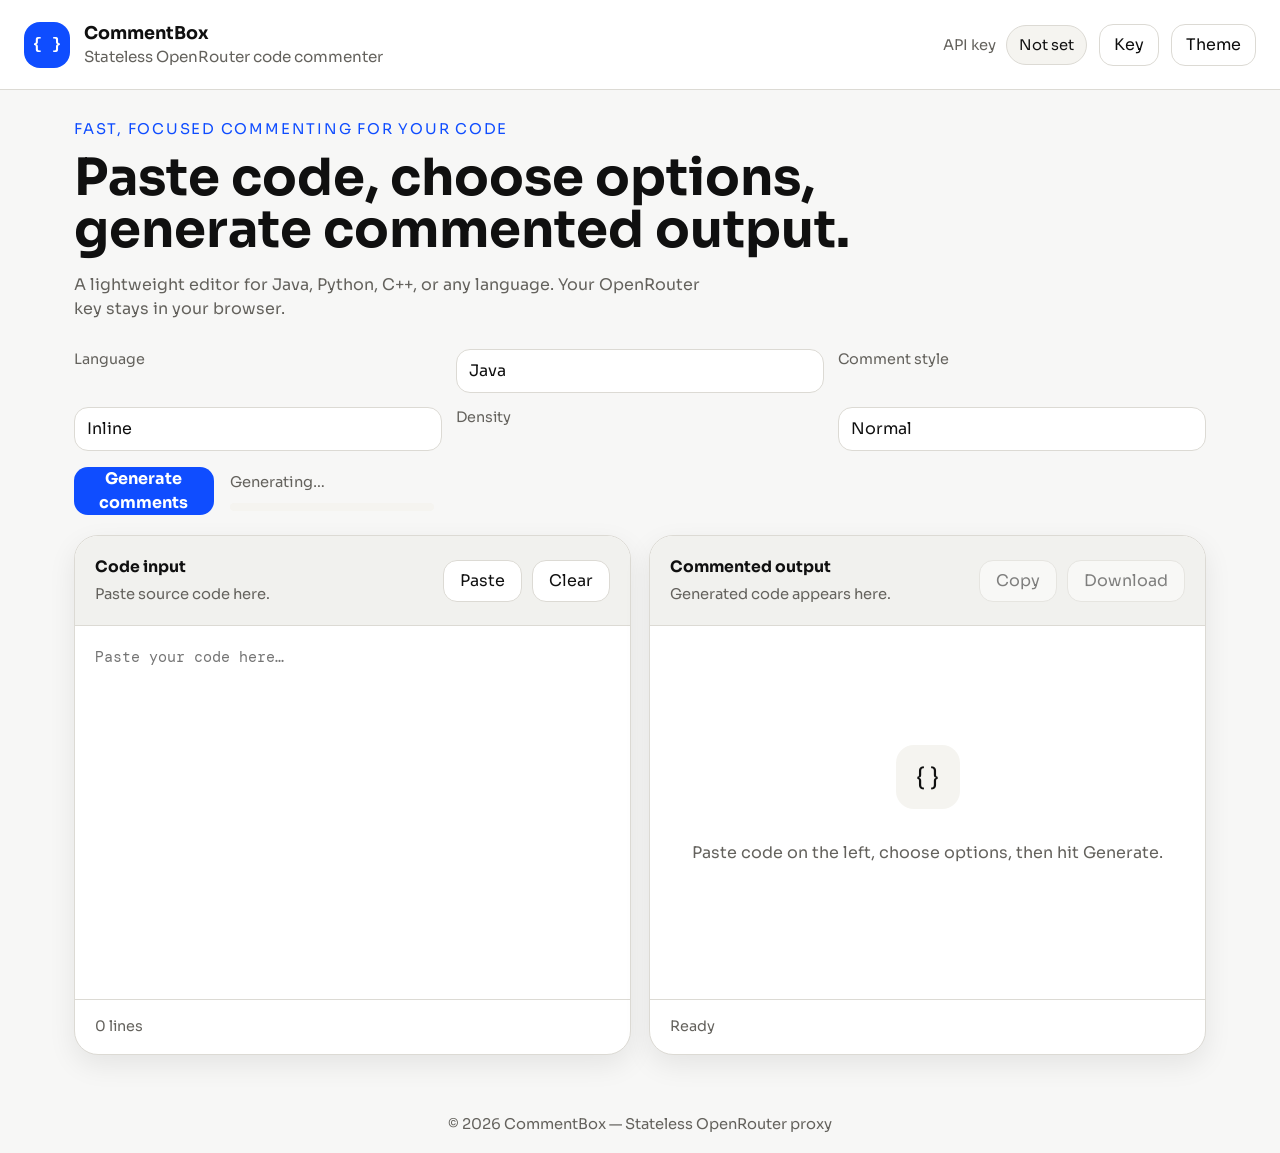
==== commit 31f2022b: "before dep" ====
--- a/src/main/resources/static/index.html
+++ b/src/main/resources/static/index.html
@@ -1,4 +1,4 @@
-<!DOCTYPE html>
+﻿<!DOCTYPE html>
 <html lang="en" data-theme="light">
 <head>
   <meta charset="UTF-8" />
@@ -8,14 +8,6 @@
   <link rel="preconnect" href="https://fonts.gstatic.com" crossorigin />
   <link href="https://fonts.googleapis.com/css2?family=DM+Mono:ital,wght@0,300;0,400;0,500;1,300&family=Sora:wght@300;400;500;600&display=swap" rel="stylesheet" />
   <link rel="stylesheet" href="style.css" />
-  <!-- Google Analytics -->
-  <script async src="https://www.googletagmanager.com/gtag/js?id=G-XXXXXXXXXX"></script>
-  <script>
-    window.dataLayer = window.dataLayer || [];
-    function gtag(){dataLayer.push(arguments);}
-    gtag('js', new Date());
-    gtag('config', 'G-XXXXXXXXXX');
-  </script>
   <script>
     (function() {
       const theme = localStorage.getItem('cb-theme') || (window.matchMedia('(prefers-color-scheme: dark)').matches ? 'dark' : 'light');
@@ -23,209 +15,142 @@
     })();
   </script>
 </head>
-<body data-page="editor">
+<body>
+  <header class="topbar">
+    <div class="brand-group">
+      <div class="brand-mark" aria-hidden="true">{ }</div>
+      <div>
+        <div class="brand-title">CommentBox</div>
+        <div class="brand-subtitle">Stateless OpenRouter code commenter</div>
+      </div>
+    </div>
 
-  <header class="navbar">
-    <div class="nav-inner">
-      <a href="/index.html" class="logo-wrap">
-        <svg class="logo-svg" width="38" height="38" viewBox="0 0 38 38" fill="none" xmlns="http://www.w3.org/2000/svg">
-          <rect width="38" height="38" rx="10" fill="var(--accent)"/>
-          <rect x="7" y="7" width="22" height="16" rx="4" fill="var(--logo-bubble)"/>
-          <path d="M12 23 L10 30 L18 25" fill="var(--logo-bubble)"/>
-          <rect x="11" y="11" width="6" height="2" rx="1" ry="1" fill="var(--logo-line1)"/>
-          <rect x="11" y="15" width="10" height="2" rx="1" ry="1" fill="var(--logo-line2)"/>
-          <text x="20" y="22" font-size="8" font-family="monospace" fill="var(--logo-bracket)" font-weight="700">{}</text>
-        </svg>
-        <span class="logo-text">comment<span class="logo-accent">box</span></span>
-      </a>
-
-      <button class="nav-toggle" id="navToggle" aria-label="Open navigation" type="button"><span></span><span></span><span></span></button>
-
-      <nav class="nav-links">
-        <a href="/index.html" class="nav-link active">Editor</a>
-        <a href="/docs.html" class="nav-link">Docs</a>
-      </nav>
-
-      <div class="nav-actions">
-        <button class="settings-toggle" id="settingsToggle" aria-label="Open settings" type="button" aria-expanded="false" data-tooltip="Settings">
-          <span aria-hidden="true">⚙</span>
-        </button>
-        <button class="theme-toggle" id="themeToggle" aria-label="Toggle dark mode" type="button">
-          <span class="theme-icon sun">
-            <svg width="18" height="18" viewBox="0 0 24 24" fill="none" stroke="currentColor" stroke-width="2" stroke-linecap="round" stroke-linejoin="round">
-              <circle cx="12" cy="12" r="5"/><line x1="12" y1="1" x2="12" y2="3"/><line x1="12" y1="21" x2="12" y2="23"/>
-              <line x1="4.22" y1="4.22" x2="5.64" y2="5.64"/><line x1="18.36" y1="18.36" x2="19.78" y2="19.78"/>
-              <line x1="1" y1="12" x2="3" y2="12"/><line x1="21" y1="12" x2="23" y2="12"/>
-              <line x1="4.22" y1="19.78" x2="5.64" y2="18.36"/><line x1="18.36" y1="5.64" x2="19.78" y2="4.22"/>
-            </svg>
-          </span>
-          <span class="theme-icon moon">
-            <svg width="18" height="18" viewBox="0 0 24 24" fill="none" stroke="currentColor" stroke-width="2" stroke-linecap="round" stroke-linejoin="round">
-              <path d="M21 12.79A9 9 0 1 1 11.21 3 7 7 0 0 0 21 12.79z"/>
-            </svg>
-          </span>
-        </button>
-        <div class="settings-popover" id="settingsPopover" aria-hidden="true">
-          <div class="settings-popover-inner">
-            <div class="settings-popover-header">
-              <h4>OpenRouter API Key</h4>
-              <button class="popover-close" id="settingsCloseBtn" type="button" aria-label="Close settings">×</button>
-            </div>
-            <p class="settings-subtitle">Save your key for unlimited generation access.</p>
-            <div class="apikey-field-wrap"></div>
-          </div>
-        </div>
+    <div class="toolbar-actions">
+      <div class="key-status-row">
+        <span class="key-status-label">API key</span>
+        <span class="key-status-pill" id="keyStatus">Not set</span>
       </div>
+      <button class="icon-button" id="settingsToggle" type="button" aria-label="Open API key settings">Key</button>
+      <button class="icon-button" id="themeToggle" type="button" aria-label="Toggle dark mode">Theme</button>
     </div>
   </header>
 
-  <section class="hero">
-    <div class="hero-badge"><span class="badge-dot"></span>AI-assisted code comments</div>
-    <h1 class="hero-title">Add comments to <span class="hero-highlight">any code, instantly.</span></h1>
-    <p class="hero-sub">Works with Java, Python, and C++.</p>
-  </section>
+  <main class="main-content">
+    <section class="hero">
+      <p class="hero-eyebrow">Fast, focused commenting for your code</p>
+      <h1>Paste code, choose options, generate commented output.</h1>
+      <p class="hero-text">A lightweight editor for Java, Python, C++, or any language. Your OpenRouter key stays in your browser.</p>
+    </section>
 
-  <main class="editor-shell">
-    <div class="controls-bar">
-      <div class="control-group">
-        <label class="ctrl-label" for="languageSelect">Language</label>
-        <select id="languageSelect" class="select-styled">
-          <option value="java">Java</option>
-          <option value="python">Python</option>
-          <option value="cpp">C++</option>
-          <option value="other">Other</option>
-        </select>
-      </div>
-      <div class="controls-right">
-        <div class="control-group">
-          <label class="ctrl-label" for="commentStyle">Comment style</label>
-          <select id="commentStyle" class="select-styled">
+    <section class="app-shell">
+      <div class="controls-panel" aria-label="Generation controls">
+        <div class="selectors-grid">
+          <label class="field-label" for="languageSelect">Language</label>
+          <select id="languageSelect">
+            <option value="java">Java</option>
+            <option value="python">Python</option>
+            <option value="cpp">C++</option>
+            <option value="other">Other</option>
+          </select>
+
+          <label class="field-label" for="commentStyle">Comment style</label>
+          <select id="commentStyle">
             <option value="inline">Inline</option>
             <option value="block">Block</option>
             <option value="jsdoc">Javadoc</option>
           </select>
-          <p class="select-description" id="styleDescription">Short comments on the same line as code.</p>
-        </div>
-        <div class="control-group">
-          <label class="ctrl-label" for="density">Density</label>
-          <select id="density" class="select-styled">
+
+          <label class="field-label" for="density">Density</label>
+          <select id="density">
             <option value="normal">Normal</option>
             <option value="verbose">Verbose</option>
             <option value="minimal">Minimal</option>
           </select>
-          <p class="select-description" id="densityDescription">Balanced coverage of key logic.</p>
         </div>
-        <div class="toolbar-status" id="usageStatus" hidden>0 / 10 generates used today</div>
-        <button class="toolbar-generate-btn" id="generateBtn" type="button" aria-label="Generate comments (Ctrl+Enter)">
-          <span class="generate-btn-inner">
-            <svg width="14" height="14" viewBox="0 0 24 24" fill="currentColor" aria-hidden="true"><polygon points="5,3 19,12 5,21"/></svg>
-            <span>Generate</span>
-          </span>
-          <span class="generate-spinner" id="generateSpinner" aria-hidden="true"></span>
-        </button>
-      </div>
-    </div>
 
-    <!-- Processing progress bar: only visible during active generation -->
-    <div class="gen-progress" id="genProgress" hidden aria-label="Generating comments">
-      <div class="gen-progress-bar-wrap"><div class="gen-progress-bar" id="genProgressBar"></div></div>
-    </div>
-
-    <section class="editor-grid" id="editorGrid">
-      <div class="pane pane-input">
-        <div class="pane-header">
-          <span class="pane-label">Input</span>
-          <div class="pane-actions">
-            <button class="icon-btn" type="button" id="pasteBtn" aria-label="Paste" data-tooltip="Paste">
-              <svg viewBox="0 0 24 24" fill="none" stroke="currentColor" stroke-width="2" stroke-linecap="round" stroke-linejoin="round" aria-hidden="true"><path d="M16 4h2a2 2 0 0 1 2 2v14a2 2 0 0 1-2 2H6a2 2 0 0 1-2-2V6a2 2 0 0 1 2-2h2"/><rect x="8" y="2" width="8" height="4" rx="1" ry="1"/></svg>
-            </button>
-            <span class="pane-action-divider" aria-hidden="true"></span>
-            <button class="icon-btn" type="button" id="clearBtn" aria-label="Clear" data-tooltip="Clear">
-              <svg viewBox="0 0 24 24" fill="none" stroke="currentColor" stroke-width="2" stroke-linecap="round" stroke-linejoin="round" aria-hidden="true"><polyline points="3 6 5 6 21 6"/><path d="M19 6l-1 14a2 2 0 0 1-2 2H8a2 2 0 0 1-2-2L5 6"/><path d="M10 11v6"/><path d="M14 11v6"/><path d="M9 6V4a1 1 0 0 1 1-1h4a1 1 0 0 1 1 1v2"/></svg>
-            </button>
+        <div class="action-row">
+          <button id="generateBtn" class="primary-button" type="button">Generate comments</button>
+          <div class="progress-row" id="progressRow" hidden>
+            <span class="progress-text">Generating…</span>
+            <div class="progress-bar"><div id="progressFill" class="progress-fill"></div></div>
           </div>
-        </div>
-        <div class="code-area-wrap">
-          <div class="line-numbers" id="lineNumbers" aria-hidden="true"></div>
-          <textarea id="codeInput" class="code-textarea" placeholder="// Paste your code here…" spellcheck="false" autocorrect="off" autocapitalize="off"></textarea>
-        </div>
-        <div class="pane-footer"><span class="line-count" id="charCount" hidden></span></div>
-      </div>
-
-      <div class="editor-divider" id="editorDivider">
-        <div class="resizer-track" aria-label="Drag to resize panels" title="Drag to resize">
-          <div class="resizer-handle"></div>
         </div>
       </div>
 
-      <div class="pane pane-output">
-        <div class="pane-header">
-          <span class="pane-label">Output</span>
-          <div class="pane-actions">
-            <button class="icon-btn" type="button" id="copyBtn" disabled aria-label="Copy" data-tooltip="Copy">
-              <svg viewBox="0 0 24 24" fill="none" stroke="currentColor" stroke-width="2" stroke-linecap="round" stroke-linejoin="round" aria-hidden="true"><rect x="9" y="9" width="13" height="13" rx="2" ry="2"/><path d="M5 15H4a2 2 0 0 1-2-2V4a2 2 0 0 1 2-2h9a2 2 0 0 1 2 2v1"/></svg>
-            </button>
-            <span class="pane-action-divider" aria-hidden="true"></span>
-            <button class="icon-btn" type="button" id="downloadBtn" disabled aria-label="Download" data-tooltip="Download">
-              <svg viewBox="0 0 24 24" fill="none" stroke="currentColor" stroke-width="2" stroke-linecap="round" stroke-linejoin="round" aria-hidden="true"><path d="M21 15v4a2 2 0 0 1-2 2H5a2 2 0 0 1-2-2v-4"/><polyline points="7 10 12 15 17 10"/><line x1="12" y1="15" x2="12" y2="3"/></svg>
-            </button>
-            <button class="icon-btn" type="button" id="shareBtn" disabled hidden>
-              <svg width="13" height="13" viewBox="0 0 24 24" fill="none" stroke="currentColor" stroke-width="2" stroke-linecap="round" stroke-linejoin="round" aria-hidden="true"><circle cx="18" cy="5" r="3"/><circle cx="6" cy="12" r="3"/><circle cx="18" cy="19" r="3"/><line x1="8.59" y1="13.51" x2="15.42" y2="17.49"/><line x1="15.41" y1="6.51" x2="8.59" y2="10.49"/></svg>
-              Share
-            </button>
+      <div class="editor-grid">
+        <section class="pane pane-left">
+          <div class="pane-header">
+            <div>
+              <div class="pane-title">Code input</div>
+              <div class="pane-subtitle">Paste source code here.</div>
+            </div>
+            <div class="pane-actions">
+              <button class="ghost-button" id="pasteBtn" type="button">Paste</button>
+              <button class="ghost-button" id="clearBtn" type="button">Clear</button>
+            </div>
           </div>
-        </div>
-        <div class="code-area-wrap output-wrap">
-          <div class="line-numbers" id="outLineNumbers" aria-hidden="true"></div>
-          <div class="output-display" id="outputDisplay" aria-live="polite">
-            <div class="empty-state" id="emptyState">
+          <textarea id="codeInput" class="code-input" placeholder="Paste your code here…" spellcheck="false" autocorrect="off" autocapitalize="off"></textarea>
+          <div class="pane-footer"><span id="inputLines" class="meta-text">0 lines</span></div>
+        </section>
+
+        <section class="pane pane-right">
+          <div class="pane-header">
+            <div>
+              <div class="pane-title">Commented output</div>
+              <div class="pane-subtitle">Generated code appears here.</div>
+            </div>
+            <div class="pane-actions">
+              <button class="ghost-button" id="copyBtn" type="button" disabled>Copy</button>
+              <button class="ghost-button" id="downloadBtn" type="button" disabled>Download</button>
+            </div>
+          </div>
+          <div class="output-area">
+            <div id="emptyState" class="empty-state">
               <div class="empty-icon" aria-hidden="true">{ }</div>
-              <p class="empty-line">Paste your code in the left panel</p>
-              <p class="empty-line">then hit Generate</p>
-              <button class="empty-action" type="button" id="tryExampleBtn">Try an example →</button>
+              <p>Paste code on the left, choose options, then hit Generate.</p>
             </div>
-            <pre id="outputPre" class="output-pre" hidden></pre>
+            <pre id="outputPre" class="output-pre" hidden aria-live="polite"></pre>
           </div>
-        </div>
-        <div class="pane-footer pane-footer--split">
-          <span class="line-count" id="outCharCount"></span>
-          <span class="model-pill">
-            <span class="model-pill-label">Model</span>
-            <span class="model-pill-value">gpt-4o-mini via OpenRouter</span>
-          </span>
+          <div class="pane-footer"><span id="outputLines" class="meta-text">Ready</span></div>
+        </section>
+      </div>
+    </section>
+  </main>
+
+  <aside class="settings-panel" id="settingsPanel" aria-hidden="true">
+    <div class="settings-header">
+      <div>
+        <h2>OpenRouter API key</h2>
+        <p>Stored only in this browser. Leave empty to use the server fallback if available.</p>
+      </div>
+      <button class="close-button" id="settingsClose" type="button" aria-label="Close settings">×</button>
+    </div>
+
+    <div class="settings-body">
+      <div class="apikey-status-row">
+        <span class="status-label">Current key</span>
+        <span id="statusBadge" class="status-badge">Not set</span>
+      </div>
+
+      <div class="field-group">
+        <label class="field-label" for="apiKeyInput">OpenRouter key</label>
+        <div class="apikey-input-wrap">
+          <input id="apiKeyInput" class="text-input" type="password" placeholder="sk-or-v1-••••••••" autocomplete="off" spellcheck="false" />
+          <button class="toggle-button" id="toggleKeyBtn" type="button">Show</button>
         </div>
       </div>
-    </section>
 
-  </main>
+      <div class="settings-actions">
+        <button class="primary-button" id="saveKeyBtn" type="button">Save key</button>
+        <button class="ghost-button" id="removeKeyBtn" type="button">Remove key</button>
+      </div>
 
-  <!-- TOAST -->
+      <div id="keyFeedback" class="feedback-text" aria-live="polite"></div>
+    </div>
+  </aside>
+
   <div class="toast" id="toast" role="status" aria-live="polite"></div>
-
-  <!-- UPGRADE MODAL -->
-  <div class="modal-overlay" id="upgradeModal" style="display:none;" role="dialog" aria-modal="true" aria-labelledby="upgradeModalTitle">
-    <div class="modal-card">
-      <button class="modal-close" id="closeUpgradeBtn" type="button" aria-label="Close">×</button>
-      <h3 id="upgradeModalTitle">Daily limit reached</h3>
-      <p class="modal-copy">You've used all 5 free generates for today. Add your own OpenRouter API key for unlimited generates — your key, your usage.</p>
-      <div class="modal-actions">
-        <button class="btn-primary" id="focusApiKeyBtn">Add my API key</button>
-        <button class="text-link" id="closeUpgradeBtnFallback" type="button">Maybe later</button>
-      </div>
-    </div>
-  </div>
-
-  <!-- FOOTER -->
-  <footer class="footer">
-    <span>© 2025 CommentBox</span>
-    <span class="footer-sep">·</span>
-    <a href="#">Privacy</a>
-    <span class="footer-sep">·</span>
-    <a href="#">GitHub</a>
-  </footer>
-
-  <script src="config.js"></script>
-  <script src="auth.js"></script>
+  <footer class="page-footer">© 2026 CommentBox — Stateless OpenRouter proxy</footer>
   <script src="script.js"></script>
 </body>
 </html>
--- a/src/main/resources/static/style.css
+++ b/src/main/resources/static/style.css
@@ -1,1322 +1,593 @@
-/* ===== RESET & BASE ===== */
-*, *::before, *::after { box-sizing: border-box; margin: 0; padding: 0; }
-
-:root {
-  /* Light theme */
-  --bg:         #f8f8f6;
-  --surface:    #ffffff;
-  --surface2:   #f2f2f0;
-  --border:     #e4e4e0;
-  --border-med: #d0d0cc;
-  --text:       #111110;
-  --text-sec:   #6b6b67;
-  --text-muted: #a0a09c;
-  --accent:     #1a1a18;
-  --accent-fg:  #ffffff;
-  --accent-hover: #2e2e2a;
-  --highlight:  #f0ede7;
-  --shadow-sm:  0 1px 3px rgba(0,0,0,.06), 0 1px 2px rgba(0,0,0,.04);
-  --shadow-md:  0 4px 16px rgba(0,0,0,.08);
-  --shadow-lg:  0 8px 32px rgba(0,0,0,.10);
-
-  /* Logo colors */
-  --logo-bubble:  rgba(255,255,255,0.95);
-  --logo-line1:   #1a1a18;
-  --logo-line2:   #555550;
-  --logo-bracket: #1a1a18;
-
-  --radius-sm: 6px;
-  --radius-md: 10px;
-  --radius-lg: 14px;
-  --radius-xl: 20px;
-
-  --font-body: 'Sora', sans-serif;
-  --font-code: 'DM Mono', monospace;
-
-  --transition: 0.18s ease;
+﻿:root {
+  color-scheme: light;
+  --bg: #f7f7f6;
+  --surface: #ffffff;
+  --surface-strong: #f1f1ee;
+  --surface-muted: #f5f4f0;
+  --border: #dcdad4;
+  --text: #101010;
+  --text-muted: #64625d;
+  --accent: #0f4dff;
+  --accent-strong: #0c3cd8;
+  --accent-muted: #e8eeff;
+  --success: #16a34a;
+  --danger: #dc2626;
+  --radius: 20px;
+  --radius-sm: 12px;
+  --shadow: 0 20px 60px rgba(16,16,16,0.08);
+  --shadow-sm: 0 10px 28px rgba(16,16,16,0.08);
+  --font: 'Sora', sans-serif;
+  --font-mono: 'DM Mono', monospace;
 }
 
 [data-theme="dark"] {
-  --bg:         #111110;
-  --surface:    #1c1c1a;
-  --surface2:   #242422;
-  --border:     #2e2e2c;
-  --border-med: #3a3a38;
-  --text:       #f0efe9;
-  --text-sec:   #8a8a84;
-  --text-muted: #5a5a56;
-  --accent:     #e8e7e0;
-  --accent-fg:  #111110;
-  --accent-hover: #d0cfca;
-  --highlight:  #1e1e1c;
-  --shadow-sm:  0 1px 3px rgba(0,0,0,.3);
-  --shadow-md:  0 4px 16px rgba(0,0,0,.4);
-  --shadow-lg:  0 8px 32px rgba(0,0,0,.5);
-
-  --logo-bubble:  #2a2a28;
-  --logo-line1:   #e8e7e0;
-  --logo-line2:   #8a8a84;
-  --logo-bracket: #e8e7e0;
-}
-
-html { scroll-behavior: smooth; }
+  color-scheme: dark;
+  --bg: #101010;
+  --surface: #161616;
+  --surface-strong: #1f1f1f;
+  --surface-muted: #1a1a1a;
+  --border: #2f2f2f;
+  --text: #f4f4f4;
+  --text-muted: #a4a4a4;
+  --accent: #7aa5ff;
+  --accent-strong: #5f8fff;
+  --accent-muted: #223054;
+  --success: #22c55e;
+  --danger: #ef4444;
+  --shadow: 0 20px 60px rgba(0,0,0,0.45);
+  --shadow-sm: 0 10px 28px rgba(0,0,0,0.35);
+}
+
+* {
+  box-sizing: border-box;
+}
+
+html, body {
+  margin: 0;
+  min-height: 100%;
+}
 
 body {
-  font-family: var(--font-body);
+  font-family: var(--font);
   background: var(--bg);
   color: var(--text);
-  font-size: 14px;
-  line-height: 1.6;
-  min-height: 100vh;
-  display: flex;
-  flex-direction: column;
-  transition: background var(--transition), color var(--transition);
-}
-
-/* ===== SCROLLBAR ===== */
-::-webkit-scrollbar { width: 6px; height: 6px; }
-::-webkit-scrollbar-track { background: transparent; }
-::-webkit-scrollbar-thumb { background: var(--border-med); border-radius: 99px; }
-::-webkit-scrollbar-thumb:hover { background: var(--text-muted); }
-
-/* ===== NAVBAR ===== */
-.navbar {
+  line-height: 1.5;
+}
+
+img, svg {
+  max-width: 100%;
+}
+
+button, input, select, textarea {
+  font: inherit;
+}
+
+button {
+  cursor: pointer;
+}
+
+.topbar {
+  width: 100%;
+  display: flex;
+  align-items: center;
+  justify-content: space-between;
+  gap: 18px;
+  padding: 20px 24px;
+  border-bottom: 1px solid var(--border);
+  background: var(--surface);
   position: sticky;
   top: 0;
-  z-index: 100;
-  background: var(--surface);
+  z-index: 10;
+}
+
+.brand-group {
+  display: flex;
+  align-items: center;
+  gap: 14px;
+}
+
+.brand-mark {
+  width: 46px;
+  height: 46px;
+  border-radius: 16px;
+  background: var(--accent);
+  color: #fff;
+  display: grid;
+  place-items: center;
+  font-family: var(--font-mono);
+  font-weight: 700;
+}
+
+.brand-title {
+  font-size: 1.1rem;
+  font-weight: 700;
+}
+
+.brand-subtitle {
+  font-size: 0.95rem;
+  color: var(--text-muted);
+}
+
+.toolbar-actions {
+  display: flex;
+  align-items: center;
+  gap: 12px;
+  flex-wrap: wrap;
+}
+
+.key-status-row {
+  display: inline-flex;
+  align-items: center;
+  gap: 10px;
+  font-size: 0.92rem;
+  color: var(--text-muted);
+}
+
+.key-status-pill {
+  display: inline-flex;
+  align-items: center;
+  padding: 8px 12px;
+  border-radius: 999px;
+  background: var(--surface-muted);
+  color: var(--text);
+  border: 1px solid var(--border);
+}
+
+.icon-button {
+  border: 1px solid var(--border);
+  border-radius: 14px;
+  background: var(--surface);
+  color: var(--text);
+  padding: 0 14px;
+  min-height: 42px;
+}
+
+.main-content {
+  max-width: 1180px;
+  margin: 0 auto;
+  padding: 28px 24px 40px;
+}
+
+.hero {
+  max-width: 820px;
+  margin-bottom: 28px;
+}
+
+.hero-eyebrow {
+  margin: 0 0 12px;
+  font-size: 0.92rem;
+  letter-spacing: 0.12em;
+  text-transform: uppercase;
+  color: var(--accent);
+}
+
+.hero h1 {
+  margin: 0;
+  font-size: clamp(2rem, 4vw, 3.25rem);
+  line-height: 1.02;
+}
+
+.hero-text {
+  margin: 16px 0 0;
+  max-width: 640px;
+  color: var(--text-muted);
+  font-size: 1rem;
+}
+
+.app-shell {
+  display: grid;
+  gap: 20px;
+}
+
+.controls-panel {
+  display: flex;
+  flex-wrap: wrap;
+  gap: 16px;
+  align-items: flex-end;
+  justify-content: space-between;
+}
+
+.selectors-grid {
+  display: grid;
+  gap: 14px;
+  grid-template-columns: repeat(3, minmax(160px, 1fr));
+  width: 100%;
+}
+
+.field-label {
+  display: block;
+  margin-bottom: 8px;
+  font-size: 0.9rem;
+  color: var(--text-muted);
+}
+
+select {
+  width: 100%;
+  min-height: 44px;
+  border-radius: 14px;
+  border: 1px solid var(--border);
+  background: var(--surface);
+  color: var(--text);
+  padding: 0 12px;
+  appearance: none;
+}
+
+.action-row {
+  display: flex;
+  align-items: center;
+  gap: 16px;
+  width: min(360px, 100%);
+}
+
+.primary-button {
+  border: none;
+  background: var(--accent);
+  color: #fff;
+  border-radius: 14px;
+  min-height: 46px;
+  padding: 0 22px;
+  font-weight: 700;
+  transition: transform 0.2s ease, background 0.2s ease;
+}
+
+.primary-button:hover:not(:disabled) {
+  background: var(--accent-strong);
+}
+
+.primary-button:disabled {
+  opacity: 0.55;
+  cursor: not-allowed;
+}
+
+.progress-row {
+  display: grid;
+  gap: 10px;
+  width: 100%;
+}
+
+.progress-text {
+  font-size: 0.92rem;
+  color: var(--text-muted);
+}
+
+.progress-bar {
+  width: 100%;
+  height: 8px;
+  border-radius: 999px;
+  background: var(--surface-muted);
+  overflow: hidden;
+}
+
+.progress-fill {
+  width: 0%;
+  height: 100%;
+  border-radius: inherit;
+  background: var(--accent);
+  transition: width 0.22s ease;
+}
+
+.editor-grid {
+  display: grid;
+  grid-template-columns: 1fr 1fr;
+  gap: 18px;
+}
+
+.pane {
+  display: flex;
+  flex-direction: column;
+  min-height: 520px;
+  background: var(--surface);
+  border: 1px solid var(--border);
+  border-radius: 24px;
+  overflow: hidden;
+  box-shadow: var(--shadow-sm);
+}
+
+.pane-header {
+  display: flex;
+  align-items: center;
+  justify-content: space-between;
+  gap: 16px;
+  padding: 20px;
   border-bottom: 1px solid var(--border);
-  backdrop-filter: blur(12px);
-  -webkit-backdrop-filter: blur(12px);
-}
-
-.nav-inner {
-  max-width: 1140px;
-  margin: 0 auto;
-  padding: 0 24px;
-  height: 60px;
-  display: flex;
-  align-items: center;
-  gap: 32px;
-}
-
-.logo-wrap {
-  display: flex;
-  align-items: center;
+  background: var(--surface-strong);
+}
+
+.pane-title {
+  margin: 0;
+  font-size: 0.98rem;
+  font-weight: 700;
+}
+
+.pane-subtitle {
+  margin: 4px 0 0;
+  color: var(--text-muted);
+  font-size: 0.92rem;
+}
+
+.pane-actions {
+  display: flex;
   gap: 10px;
-  text-decoration: none;
-  flex-shrink: 0;
-}
-
-.logo-svg { display: block; }
-
-.logo-text {
-  font-family: var(--font-body);
-  font-size: 17px;
-  font-weight: 600;
-  color: var(--text);
-  letter-spacing: -0.3px;
-}
-.logo-accent { color: var(--text-sec); font-weight: 400; }
-
-.nav-links {
-  display: flex;
-  gap: 4px;
-  margin-left: auto;
-}
-.nav-link {
-  font-size: 13.5px;
-  font-weight: 400;
-  color: var(--text-sec);
-  text-decoration: none;
-  padding: 6px 12px;
-  border-radius: var(--radius-sm);
-  transition: color var(--transition), background var(--transition);
-}
-.nav-link:hover { color: var(--text); background: var(--surface2); }
-.nav-link.active {
-  color: var(--text);
-  font-weight: 600;
-  background: var(--surface2);
-  border-radius: 999px;
-  box-shadow: inset 0 -2px 0 rgba(26,26,24,.18);
-}
-
-.nav-actions {
-  position: relative;
-  display: flex;
-  align-items: center;
-  gap: 10px;
-  margin-left: 8px;
-}
-
-/* ===== THEME TOGGLE ===== */
-.theme-toggle,
-.settings-toggle {
-  width: 36px;
-  height: 36px;
-  border: 1px solid var(--border);
-  border-radius: var(--radius-sm);
+  flex-wrap: wrap;
+}
+
+.ghost-button {
+  border: 1px solid var(--border);
+  background: var(--surface);
+  color: var(--text);
+  border-radius: 14px;
+  min-height: 42px;
+  padding: 0 16px;
+}
+
+.ghost-button:hover:not(:disabled) {
+  background: var(--surface-muted);
+}
+
+.ghost-button:disabled {
+  opacity: 0.5;
+  cursor: not-allowed;
+}
+
+.code-input,
+.output-pre {
+  width: 100%;
+  min-height: 0;
+  border: none;
   background: transparent;
-  cursor: pointer;
-  display: flex;
-  align-items: center;
-  justify-content: center;
-  color: var(--text-sec);
-  transition: color var(--transition), background var(--transition), border-color var(--transition);
-}
-.theme-toggle:hover,
-.settings-toggle:hover { background: var(--surface2); color: var(--text); border-color: var(--border-med); }
-
-.theme-icon { display: flex; align-items: center; }
-[data-theme="light"] .theme-icon.moon { display: none; }
-[data-theme="dark"]  .theme-icon.sun  { display: none; }
-[data-theme="dark"]  .theme-icon.moon { display: flex; }
-
-/* ===== BUTTONS ===== */
-.settings-popover {
-  position: absolute;
-  right: 0;
-  top: calc(100% + 10px);
-  z-index: 200;
-  width: min(360px, 100vw - 24px);
-  background: var(--surface);
-  border: 1px solid var(--border);
-  border-radius: var(--radius-md);
-  box-shadow: var(--shadow-lg);
-  opacity: 0;
-  visibility: hidden;
-  transform: translateY(-6px);
-  transition: opacity 0.18s ease, transform 0.18s ease, visibility 0.18s;
-  pointer-events: none;
-}
-.settings-popover.visible {
-  opacity: 1;
-  visibility: visible;
-  transform: translateY(0);
-  pointer-events: auto;
-}
-.settings-popover-inner {
-  padding: 18px;
-}
-.settings-popover-header {
-  display: flex;
-  align-items: center;
-  justify-content: space-between;
-  gap: 12px;
-  margin-bottom: 10px;
-}
-.settings-popover h4,
-.settings-popover-header h4 {
-  margin: 0;
-  font-size: 15px;
-}
-.popover-close {
-  width: 32px;
-  height: 32px;
-  border: none;
-  border-radius: 50%;
-  background: var(--surface2);
-  color: var(--text);
-  cursor: pointer;
-  font-size: 18px;
-  line-height: 1;
-}
-.popover-close:hover { background: var(--highlight); }
-.settings-subtitle {
-  margin: 0 0 14px;
-  color: var(--text-sec);
-  font-size: 13px;
-}
-.toolbar-status {
-  display: inline-flex;
-  align-items: center;
-  font-size: 13px;
-  color: var(--text-muted);
-  background: var(--surface2);
-  border: 1px solid var(--border);
-  border-radius: var(--radius-sm);
-  padding: 8px 12px;
-}
-.btn-primary {
-  height: 34px;
-  padding: 0 16px;
-  background: var(--accent);
-  color: var(--accent-fg);
-  border: none;
-  border-radius: var(--radius-sm);
-  font-family: var(--font-body);
-  font-size: 13px;
-  font-weight: 500;
-  cursor: pointer;
-  transition: background var(--transition), transform 0.1s;
-  white-space: nowrap;
-}
-.btn-primary:hover { background: var(--accent-hover); }
-.btn-primary:active { transform: scale(0.97); }
-
-.icon-btn {
-  display: inline-flex;
-  align-items: center;
-  justify-content: center;
-  width: 32px;
-  height: 32px;
-  padding: 0;
-  font-size: 0;
-  color: var(--text-sec);
-  background: transparent;
-  border: 1px solid transparent;
-  border-radius: var(--radius-sm);
-  cursor: pointer;
-  transition: all var(--transition);
-  position: relative;
-}
-.icon-btn:hover { color: var(--text); background: var(--surface2); border-color: var(--border); }
-.icon-btn:disabled { opacity: 0.4; cursor: not-allowed; }
-.icon-btn:disabled:hover { background: transparent; border-color: transparent; color: var(--text-sec); }
-.icon-btn::after {
-  content: attr(data-tooltip);
-  position: absolute;
-  bottom: calc(100% + 8px);
-  left: 50%;
-  transform: translateX(-50%);
-  white-space: nowrap;
-  padding: 6px 10px;
-  background: var(--text);
-  color: var(--bg);
-  border-radius: 999px;
-  font-size: 11px;
-  opacity: 0;
-  pointer-events: none;
-  transition: opacity 0.16s ease;
-}
-.icon-btn:hover::after { opacity: 1; }
-.icon-btn svg { width: 10px; height: 10px; }
-
-/* ===== HERO ===== */
-.hero {
-  max-width: 1140px;
-  margin: 0 auto;
-  padding: 52px 24px 44px;
-  text-align: center;
-}
-
-.hero-badge {
-  display: inline-flex;
-  align-items: center;
-  gap: 8px;
-  padding: 5px 14px;
-  background: var(--surface);
-  border: 1px solid var(--border);
-  border-radius: 99px;
-  font-size: 12px;
-  color: var(--text-sec);
-  margin-bottom: 24px;
-  box-shadow: var(--shadow-sm);
-}
-.badge-dot {
-  width: 7px; height: 7px;
-  background: #22c55e;
-  border-radius: 50%;
-  box-shadow: 0 0 0 3px rgba(34,197,94,.2);
-  animation: pulse 2s infinite;
-}
-@keyframes pulse {
-  0%, 100% { box-shadow: 0 0 0 3px rgba(34,197,94,.2); }
-  50%       { box-shadow: 0 0 0 5px rgba(34,197,94,.08); }
-}
-
-.hero-title {
-  font-size: clamp(28px, 4vw, 44px);
-  font-weight: 600;
-  letter-spacing: -1.2px;
-  line-height: 1.18;
-  color: var(--text);
-  margin-bottom: 14px;
-}
-.hero-highlight {
-  background: linear-gradient(135deg, var(--text) 0%, var(--text-sec) 100%);
-  -webkit-background-clip: text;
-  -webkit-text-fill-color: transparent;
-  background-clip: text;
-}
-[data-theme="dark"] .hero-highlight {
-  background: linear-gradient(135deg, #ffffff 0%, #8a8a84 100%);
-  -webkit-background-clip: text;
-  -webkit-text-fill-color: transparent;
-  background-clip: text;
-}
-
-.hero-sub {
-  font-size: 15px;
-  color: var(--text-sec);
-  max-width: 480px;
-  margin: 0 auto;
-  font-weight: 300;
-}
-
-/* ===== MAIN EDITOR SHELL ===== */
-.editor-shell {
-  max-width: 1140px;
-  margin: 0 auto 32px;
-  padding: 0 24px;
+  resize: none;
+  outline: none;
+  font-family: var(--font-mono);
+  font-size: 0.94rem;
+  color: var(--text);
+}
+
+.code-input {
   flex: 1;
-}
-
-/* ===== CONTROLS BAR ===== */
-.controls-bar {
-  display: flex;
-  align-items: center;
-  gap: 16px;
-  margin: 20px 0 14px;
-  flex-wrap: wrap;
-  border-top: 1px solid var(--border);
-  padding-top: 18px;
-}
-
-.controls-right {
-  display: flex;
-  align-items: center;
-  gap: 12px;
-  margin-left: auto;
-}
-
-.ctrl-label {
-  display: flex;
-  align-items: center;
-  gap: 5px;
-  font-size: 12px;
-  font-weight: 500;
-  color: var(--text-sec);
-  white-space: nowrap;
-}
-.select-description {
-  margin: 6px 0 0;
-  font-size: 12px;
-  line-height: 1.4;
-  color: var(--text-muted);
-  max-width: 220px;
-}
-
-.comment-style-wrap, .density-wrap {
-  display: flex;
-  align-items: center;
-  gap: 8px;
-}
-
-.select-styled {
-  height: 34px;
-  padding: 0 10px;
-  font-size: 13px;
-  font-family: var(--font-body);
-  color: var(--text);
-  background: var(--surface);
-  border: 1px solid var(--border);
-  border-radius: var(--radius-sm);
-  cursor: pointer;
-  outline: none;
-  transition: border-color var(--transition);
-  -webkit-appearance: none;
-  appearance: none;
-  padding-right: 28px;
-  background-image: url("data:image/svg+xml,%3Csvg xmlns='http://www.w3.org/2000/svg' width='12' height='12' viewBox='0 0 24 24' fill='none' stroke='%23999' stroke-width='2' stroke-linecap='round' stroke-linejoin='round'%3E%3Cpolyline points='6 9 12 15 18 9'/%3E%3C/svg%3E");
-  background-repeat: no-repeat;
-  background-position: right 8px center;
-}
-.select-styled:focus { border-color: var(--text-muted); }
-
-/* ===== EDITOR GRID ===== */
-.editor-grid {
-  display: grid;
-  grid-template-columns: 1fr auto 1fr;
-  gap: 0;
-  min-height: 440px;
-  align-items: stretch;
-  border: 1px solid var(--border);
-  border-radius: var(--radius-lg);
-  overflow: hidden;
-  background: var(--surface);
-  box-shadow: var(--shadow-md);
-}
-
-/* ===== PANE ===== */
-.pane {
-  display: flex;
-  flex-direction: column;
-  min-height: 460px;
-  overflow: hidden;
-}
-
-.pane-header {
-  display: flex;
-  align-items: center;
-  justify-content: space-between;
-  padding: 10px 14px;
-  border-bottom: 1px solid var(--border);
-  background: var(--surface2);
-  flex-shrink: 0;
-}
-
-.pane-label {
-  font-size: 11.5px;
-  font-weight: 500;
-  text-transform: uppercase;
-  letter-spacing: 0.7px;
-  color: var(--text-muted);
-}
-
-.pane-actions { display: flex; align-items: center; gap: 4px; }
-
-.pane-action-divider {
-  width: 1px;
-  height: 14px;
-  background: var(--border);
-  margin: 0 4px;
-}
-
-.code-area-wrap {
-  flex: 1;
-  display: flex;
+  padding: 20px;
+  background: var(--surface);
   overflow: auto;
-  position: relative;
-  min-height: 0;
-  border: 1px solid var(--border);
-  border-top: 0;
-  border-radius: 0 0 var(--radius-md) var(--radius-md);
-  background: var(--surface);
-}
-
-.line-numbers {
-  flex-shrink: 0;
-  width: 40px;
-  padding: 14px 0;
-  background: var(--surface2);
-  border-right: 1px solid var(--border);
-  font-family: var(--font-code);
-  font-size: 13px;
-  line-height: 1.6;
-  color: var(--text-muted);
-  text-align: right;
-  user-select: none;
-  overflow: auto; /* must be scrollable for scrollTop sync to work */
-  pointer-events: none; /* hide scrollbar interaction from user */
-  scrollbar-width: none; /* Firefox: hide scrollbar visually */
-  display: flex;
-  flex-direction: column;
-  gap: 0;
-}
-.line-numbers::-webkit-scrollbar { display: none; } /* Chrome/Safari: hide scrollbar */
-.line-numbers span {
-  display: block;
-  padding: 0 8px;
-  height: 20.8px;
-  line-height: 20.8px;
-}
-
-.code-textarea {
-  flex: 1;
-  padding: 14px 16px;
-  font-family: var(--font-code);
-  font-size: 13px;
-  line-height: 1.6;
-  color: var(--text);
-  background: transparent;
-  border: none;
-  outline: none;
-  resize: none;
-  tab-size: 2;
-  white-space: pre;
-  overflow-x: auto;
-  overflow-y: auto;
-}
-.code-textarea::placeholder { color: var(--text-muted); font-style: italic; }
-
-.output-display {
+  min-height: 360px;
+}
+
+.output-area {
   flex: 1;
   overflow: auto;
   position: relative;
-  -webkit-overflow-scrolling: touch;
-}
-
-/* Empty state inside editor panes only */
-.code-area-wrap .empty-state {
+  background: var(--surface);
+}
+
+.output-pre {
+  padding: 20px;
+  white-space: pre-wrap;
+  word-break: break-word;
+}
+
+.empty-state {
   position: absolute;
   inset: 0;
   display: flex;
   flex-direction: column;
-  align-items: center;
   justify-content: center;
-  gap: 10px;
-  color: var(--text-muted);
-  font-size: 13px;
+  align-items: center;
+  gap: 16px;
+  padding: 28px;
   text-align: center;
+  color: var(--text-muted);
+}
+
+.empty-icon {
+  width: 64px;
+  height: 64px;
+  display: grid;
+  place-items: center;
+  border-radius: 18px;
+  background: var(--surface-muted);
+  color: var(--text);
+  font-size: 1.5rem;
+}
+
+.pane-footer {
+  padding: 16px 20px;
+  border-top: 1px solid var(--border);
+  display: flex;
+  align-items: center;
+  justify-content: space-between;
+}
+
+.meta-text {
+  color: var(--text-muted);
+  font-size: 0.9rem;
+}
+
+.settings-panel {
+  position: fixed;
+  right: 24px;
+  top: 94px;
+  width: min(420px, calc(100vw - 32px));
+  background: var(--surface);
+  border: 1px solid var(--border);
+  border-radius: 24px;
+  box-shadow: var(--shadow);
   padding: 24px;
-}
-
-.empty-action {
-  pointer-events: auto;
-}
-.code-area-wrap .empty-state p { max-width: 220px; margin: 0; }
-.empty-line { color: var(--text-muted); }
-.empty-icon {
-  align-items: center;
-  justify-content: center;
-  width: 52px;
-  height: 52px;
-  border-radius: 18px;
-  background: var(--surface2);
-  color: var(--text);
-  font-family: var(--font-code);
-  font-size: 20px;
-}
-.empty-hint {
+  display: none;
+  z-index: 20;
+}
+
+.settings-panel.open {
+  display: block;
+}
+
+.settings-header {
+  display: flex;
+  justify-content: space-between;
+  gap: 16px;
+  align-items: flex-start;
+}
+
+.settings-header h2 {
   margin: 0;
-  color: var(--text-sec);
-  font-size: 13px;
-}
-.empty-action {
+  font-size: 1rem;
+}
+
+.settings-header p {
+  margin: 8px 0 0;
+  font-size: 0.92rem;
+  color: var(--text-muted);
+}
+
+.close-button {
   border: none;
   background: transparent;
-  color: var(--accent);
-  font-weight: 600;
-  cursor: pointer;
-  text-decoration: underline;
+  color: var(--text);
+  font-size: 1.4rem;
+  line-height: 1;
   padding: 0;
 }
-.empty-action:hover { color: var(--accent-hover); }
-
-.output-pre {
-  margin: 0;
-  padding: 14px 16px;
-  font-family: var(--font-code);
-  font-size: 13px;
-  line-height: 1.6;
-  color: var(--text);
-  white-space: pre;
-  overflow: auto;
-  background: transparent;
-  -webkit-overflow-scrolling: touch;
-}
-
-.pane-footer {
+
+.settings-body {
+  margin-top: 20px;
+  display: grid;
+  gap: 16px;
+}
+
+.apikey-status-row {
   display: flex;
   align-items: center;
   justify-content: space-between;
-  padding: 6px 14px;
-  border-top: 1px solid var(--border);
-  background: var(--surface2);
-  flex-shrink: 0;
-}
-
-.char-count {
-  font-size: 11.5px;
-  color: var(--text-muted);
-  font-family: var(--font-code);
-}
-
-/* ===== MODEL PILL ===== */
-.model-pill {
+  gap: 12px;
+}
+
+.status-label {
+  color: var(--text-muted);
+  font-size: 0.88rem;
+}
+
+.status-badge {
   display: inline-flex;
   align-items: center;
-  gap: 6px;
-  padding: 4px 10px;
-  background: var(--surface);
-  border: 1px solid var(--border);
+  padding: 8px 12px;
   border-radius: 999px;
-  font-family: var(--font-code);
-  font-size: 11px;
-}
-.model-pill-label {
-  color: var(--text-muted);
-}
-.model-pill-value {
-  color: var(--text);
-  font-weight: 500;
-}
-
-/* ===== EDITOR DIVIDER & RESIZER ===== */
-.editor-divider {
-  width: 12px;
-  display: flex;
-  align-items: center;
-  justify-content: center;
-  border-left: 1px solid var(--border);
-  border-right: 1px solid var(--border);
-  background: var(--surface2);
-  position: relative;
-  flex-shrink: 0;
-  cursor: col-resize;
-  transition: background var(--transition);
-}
-.editor-divider:hover, .editor-divider.dragging {
-  background: var(--border);
-}
-
-.resizer-track {
-  display: flex;
-  align-items: center;
-  justify-content: center;
-  height: 100%;
-  width: 100%;
-}
-
-.resizer-handle {
-  width: 4px;
-  height: 32px;
-  border-radius: 4px;
-  background: var(--text-muted);
-  transition: background var(--transition), transform var(--transition);
-}
-.editor-divider:hover .resizer-handle, .editor-divider.dragging .resizer-handle {
-  background: var(--text-sec);
-  transform: scaleY(1.2);
-}
-
-/* ===== TOOLBAR GENERATE BUTTON ===== */
-.toolbar-generate-btn {
-  height: 40px;
-  padding: 10px 20px;
-  min-width: 140px;
-  background: var(--accent);
-  color: var(--accent-fg);
-  border: none;
-  border-radius: var(--radius-md);
-  font-family: var(--font-body);
-  font-size: 14px;
-  font-weight: 600;
-  cursor: pointer;
-  display: flex;
-  align-items: center;
-  justify-content: center;
+  border: 1px solid var(--border);
+  background: var(--surface-muted);
+  color: var(--text);
+  font-size: 0.9rem;
+}
+
+.field-group {
+  display: grid;
   gap: 10px;
-  transition: background var(--transition), transform 0.1s, box-shadow var(--transition);
-  position: relative;
-  overflow: hidden;
-  box-shadow: var(--shadow-sm);
-}
-.toolbar-generate-btn:hover { background: var(--accent-hover); }
-.toolbar-generate-btn:active { transform: scale(0.97); }
-.toolbar-generate-btn:disabled { opacity: 0.6; cursor: not-allowed; transform: none; }
-
-.generate-btn-inner {
-  display: flex;
-  align-items: center;
-  gap: 6px;
-}
-.generate-spinner {
-  display: none;
-  width: 14px;
-  height: 14px;
-  border: 2px solid rgba(255,255,255,0.3);
-  border-top-color: #fff;
-  border-radius: 50%;
-}
-.generate-spinner.visible { display: block; animation: spin 0.8s linear infinite; }
-.generate-btn-inner.hidden { opacity: 0; }
-
-@keyframes spin { to { transform: rotate(360deg); } }
-.spin { animation: spin 0.8s linear infinite; }
-
-/* ===== API KEY ROW ===== */
-.apikey-row {
-  margin-top: 16px;
-  padding: 16px 20px;
-  background: var(--surface);
-  border: 1px solid var(--border);
-  border-radius: var(--radius-md);
-  box-shadow: var(--shadow-sm);
-}
-
-.apikey-inner {
-  display: flex;
-  align-items: center;
-  gap: 14px;
+}
+
+.apikey-input-wrap {
+  display: grid;
+  grid-template-columns: 1fr auto;
+  gap: 8px;
+}
+
+.text-input {
+  width: 100%;
+  min-height: 44px;
+  border-radius: 14px;
+  border: 1px solid var(--border);
+  background: var(--surface);
+  padding: 0 14px;
+  color: var(--text);
+}
+
+.toggle-button {
+  border: 1px solid var(--border);
+  border-radius: 14px;
+  background: var(--surface);
+  padding: 0 14px;
+}
+
+.settings-actions {
+  display: flex;
+  gap: 12px;
   flex-wrap: wrap;
 }
 
-.apikey-field-wrap {
-  display: flex;
-  align-items: center;
-  gap: 0;
-  flex-wrap: wrap;
-  width: 100%;
-  background: var(--surface2);
-  border: 1px solid var(--border);
-  border-radius: var(--radius-sm);
-  overflow: hidden;
-  flex: 1;
-  min-width: 240px;
-  max-width: 100%;
-}
-
-.apikey-input {
-  flex: 1;
-  min-width: 0;
-  height: 36px;
-  padding: 0 12px;
-  font-family: var(--font-code);
-  font-size: 13px;
-  color: var(--text);
-  background: transparent;
-  border: none;
-  outline: none;
-}
-.apikey-input::placeholder { color: var(--text-muted); }
-.password-group {
-  display: inline-flex;
-  align-items: center;
-  border-right: 1px solid var(--border);
-}
-.password-toggle {
-  display: inline-flex;
-  align-items: center;
-  justify-content: center;
-  width: 44px;
-  height: 36px;
-  border: none;
-  background: transparent;
-  color: var(--text-sec);
-  cursor: pointer;
-}
-.password-toggle:hover { background: var(--surface2); }
-.apikey-feedback {
-  margin-left: 14px;
-  font-size: 12px;
-  color: var(--text-muted);
-}
-.apikey-feedback.error { color: #dc2626; }
-.apikey-feedback.success { color: #22c55e; }
-.apikey-feedback .feedback-dot {
-  display: inline-flex;
-  width: 8px;
-  height: 8px;
-  border-radius: 50%;
-  margin-right: 6px;
-  background: currentColor;
-}
-
-.toggle-key {
-  border: none;
-  background: transparent;
-  border-left: 1px solid var(--border);
-  border-radius: 0;
-  height: 36px;
-  padding: 0 10px;
-}
-.toggle-key:hover { background: var(--highlight); border-color: var(--border); }
-
-.key-save-indicator {
-  width: 7px; height: 7px;
-  border-radius: 50%;
-  margin-right: 10px;
-  background: #22c55e;
-  opacity: 0;
-  transition: opacity 0.3s;
-}
-.key-save-indicator.visible { opacity: 1; }
-
-.apikey-hint {
-  font-size: 11.5px;
-  color: var(--text-muted);
-  margin-left: auto;
-  white-space: nowrap;
-}
-
-/* ===== TOAST ===== */
+.feedback-text {
+  min-height: 20px;
+  color: var(--text-muted);
+  font-size: 0.9rem;
+}
+
+.feedback-text.error {
+  color: var(--danger);
+}
+
+.feedback-text.success {
+  color: var(--success);
+}
+
 .toast {
   position: fixed;
   bottom: 24px;
   left: 50%;
-  transform: translateX(-50%) translateY(80px);
+  transform: translateX(-50%);
   background: var(--text);
-  color: var(--bg);
-  padding: 10px 20px;
-  border-radius: var(--radius-md);
-  font-size: 13.5px;
-  font-weight: 500;
-  box-shadow: var(--shadow-lg);
+  color: var(--surface);
+  padding: 12px 18px;
+  border-radius: 16px;
+  box-shadow: var(--shadow);
   opacity: 0;
-  transition: opacity 0.22s ease, transform 0.22s ease;
-  z-index: 999;
-  white-space: nowrap;
+  transition: opacity 0.2s ease, transform 0.2s ease;
   pointer-events: none;
-}
+  z-index: 30;
+}
+
 .toast.show {
   opacity: 1;
   transform: translateX(-50%) translateY(0);
 }
-.toast.error { background: #ef4444; color: #fff; }
-
-/* ===== FOOTER ===== */
-.footer {
+
+.toast.error {
+  background: var(--danger);
+}
+
+.page-footer {
   text-align: center;
-  padding: 20px 24px;
-  font-size: 12.5px;
-  color: var(--text-muted);
-  border-top: 1px solid var(--border);
-  display: flex;
-  align-items: center;
-  justify-content: center;
-  gap: 8px;
-  flex-shrink: 0;
-}
-.footer a { color: var(--text-muted); text-decoration: none; }
-.footer a:hover { color: var(--text-sec); }
-.footer-sep { opacity: 0.4; }
-
-/* ===== LOADING STATE (pane shimmer) ===== */
-.pane-output.loading .output-display::after {
-  content: '';
-  position: absolute;
-  inset: 0;
-  background: linear-gradient(90deg,
-    transparent 0%,
-    var(--highlight) 50%,
-    transparent 100%
-  );
-  background-size: 200% 100%;
-  animation: shimmer 1.4s infinite;
-}
-@keyframes shimmer {
-  0%   { background-position: -200% 0; }
-  100% { background-position:  200% 0; }
-}
-
-/* ===== FOCUS STYLES ===== */
-:focus-visible {
-  outline: 2px solid var(--text-sec);
-  outline-offset: 2px;
-}
-
-/* ===== RESPONSIVE ===== */
-@media (max-width: 768px) {
+  color: var(--text-muted);
+  font-size: 0.92rem;
+  padding: 18px 24px;
+}
+
+@media (max-width: 980px) {
   .editor-grid {
-    grid-template-columns: 1fr !important;
-    grid-template-rows: auto auto auto !important;
-  }
-  .editor-divider {
-    width: 100% !important;
-    height: 12px;
-    border-left: none;
-    border-right: none;
-    border-top: 1px solid var(--border);
-    border-bottom: 1px solid var(--border);
-    cursor: default;
-  }
-  .resizer-handle {
-    width: 32px;
-    height: 4px;
-    background: var(--border-med);
-  }
-  .editor-divider:hover .resizer-handle, .editor-divider.dragging .resizer-handle {
-    transform: none;
-    background: var(--border-med);
-  }
-  .pane { min-height: 280px; }
-  .controls-bar { gap: 10px; }
-  .controls-right { margin-left: 0; flex-wrap: wrap; gap: 8px; justify-content: space-between; width: 100%; }
-  .apikey-inner { flex-direction: column; align-items: flex-start; }
-  .apikey-hint { margin-left: 0; }
-  .hero { padding: 32px 24px 20px; }
-  .code-textarea { -webkit-overflow-scrolling: touch; touch-action: pan-y; }
-  .apikey-card { flex-direction: column; align-items: flex-start; }
-  .apikey-field-wrap { max-width: 100%; width: 100%; }
-
-  /* Nav dropdown: fixed below navbar, full-width */
-  .nav-links {
-    display: none;
-    position: fixed;
-    top: 60px;
-    left: 0;
-    right: 0;
-    z-index: 99;
-    background: var(--surface);
+    grid-template-columns: 1fr;
+  }
+  .settings-panel {
+    width: calc(100vw - 32px);
+    right: 16px;
+    top: 96px;
+  }
+}
+
+@media (max-width: 700px) {
+  .topbar {
     flex-direction: column;
-    padding: 12px 20px 16px;
-    border-bottom: 1px solid var(--border);
-    box-shadow: var(--shadow-md);
-  }
-  .nav-links.open { display: flex; }
-  .nav-toggle {
-    display: inline-flex;
-    width: 40px;
-    height: 40px;
-    align-items: center;
-    justify-content: center;
-    background: transparent;
-    border: 1px solid var(--border);
-    border-radius: var(--radius-sm);
-    cursor: pointer;
-    margin-left: auto;
-  }
-  .nav-toggle span { width: 20px; height: 2px; background: var(--text); border-radius: 2px; display: block; margin: 3px 0; }
-  .nav-actions { margin-left: 0; }
-  .nav-inner { flex-wrap: nowrap; padding: 0 18px; height: 60px; gap: 8px; }
-}
-
-/* ===== EXTRA-SMALL SCREENS (320px – 480px) ===== */
-@media (max-width: 480px) {
-  .hero { padding: 24px 16px 16px; }
-  .hero-title { font-size: clamp(22px, 7vw, 32px); }
-  .hero-sub { font-size: 13px; }
-
-  .editor-shell { padding: 0 12px; margin-bottom: 20px; }
-  .pane { min-height: 200px; }
-
-  /* Controls: stack vertically on very small screens */
-  .controls-bar { flex-direction: column; align-items: stretch; gap: 8px; }
-  .controls-right { flex-direction: column; align-items: stretch; gap: 6px; width: 100%; margin-left: 0; }
-  .control-group { flex-direction: row; align-items: center; justify-content: space-between; gap: 8px; }
-  .select-styled { flex: 1; }
-
-  /* Reduce line number gutter on mobile */
-  .line-numbers { width: 32px; font-size: 11px; }
-  .line-numbers span { padding: 0 5px; }
-  .code-textarea { font-size: 12px; padding: 10px 10px; }
-  .output-pre { font-size: 12px; padding: 10px 10px; }
-
-  /* Pane header */
-  .pane-header { padding: 8px 10px; }
-  .pane-footer { padding: 5px 10px; }
-  .icon-btn { font-size: 0; padding: 6px; }
-  .icon-btn svg { margin: 0; }
-  .pane-action-divider { margin: 0 2px; }
-
-  /* API key section */
-  .apikey-row { padding: 12px 14px; }
-  .apikey-card { flex-direction: column; align-items: flex-start; gap: 8px; }
-  .apikey-field-wrap { max-width: 100%; min-width: unset; width: 100%; }
-
-  /* Footer */
-  .footer { font-size: 11px; gap: 6px; }
-
-  /* Modal */
-  .modal-card { padding: 16px; }
-
-  /* Nav */
-  .nav-inner { padding: 0 12px; gap: 8px; }
-  .logo-text { font-size: 15px; }
-}
-
-/* Missing small utility styles used by HTML */
-.apikey-card {
-  display: flex;
-  gap: 12px;
-  align-items: center;
-}
-.apikey-card-header { display:flex; gap:10px; align-items:center; }
-.apikey-title { font-weight:600; font-size:13px; margin:0; display:flex; align-items:center; gap:8px; flex-wrap: wrap; }
-.apikey-subtitle { font-size:12px; color:var(--text-muted); margin:0; }
-.api-help-link {
-  font-size: 12px;
-  color: var(--accent);
-  text-decoration: none;
-}
-.api-help-link:hover { text-decoration: underline; }
-.key-badge { background:var(--surface2); border:1px solid var(--border); padding:6px 10px; border-radius:8px; font-family:var(--font-code); }
-.control-group { display:flex; flex-direction:column; gap:6px; }
-.nav-toggle { display:inline-flex; width:40px; height:40px; align-items:center; justify-content:center; border:1px solid transparent; background:transparent; border-radius:8px; cursor:pointer; }
-.nav-user { font-size:13px; color:var(--text-sec); }
-.line-count { font-size:12px; color:var(--text-muted); font-family:var(--font-code); }
-.pane-footer--split { display:flex; align-items:center; justify-content:space-between; gap:8px; }
-
-
-/* ===== GENERATION PROGRESS BAR ===== */
-.gen-progress {
-  display: flex;
-  align-items: center;
-  gap: 12px;
-  margin-bottom: 14px;
-}
-.gen-progress::before {
-  content: 'Processing...';
-  font-size: 12px;
-  color: var(--text-sec);
-  font-weight: 500;
-  white-space: nowrap;
-}
-.gen-progress-bar-wrap {
-  flex: 1;
-  height: 6px;
-  background: var(--surface2);
-  border-radius: 3px;
-  overflow: hidden;
-  position: relative;
-}
-.gen-progress-bar {
-  height: 100%;
-  width: 0%;
-  background: var(--text);
-  border-radius: 3px;
-  /* Transition handled by inline styles in JS */
-}
-
-/* ===== UPGRADE MODAL ===== */
-.modal-overlay {
-  position: fixed;
-  inset: 0;
-  z-index: 500;
-  display: flex;
-  align-items: center;
-  justify-content: center;
-  background: rgba(0,0,0,0.48);
-  padding: 24px;
-  backdrop-filter: blur(4px);
-  -webkit-backdrop-filter: blur(4px);
-}
-.modal-card {
-  position: relative;
-  background: var(--surface);
-  border-radius: var(--radius-md);
-  padding: 28px 24px 22px;
-  max-width: 480px;
-  width: 100%;
-  box-shadow: var(--shadow-lg);
-  border: 1px solid var(--border);
-}
-.modal-close {
-  position: absolute;
-  top: 14px;
-  right: 14px;
-  width: 34px;
-  height: 34px;
-  border: none;
-  border-radius: 50%;
-  background: var(--surface2);
-  color: var(--text);
-  font-size: 18px;
-  line-height: 1;
-  cursor: pointer;
-}
-.modal-close:hover { background: var(--highlight); }
-.modal-copy {
-  margin-top: 10px;
-  color: var(--text-sec);
-  line-height: 1.5;
-}
-.modal-actions {
-  display: flex;
-  flex-wrap: wrap;
-  gap: 10px;
-  justify-content: flex-end;
-  margin-top: 20px;
-}
-.text-link {
-  background: transparent;
-  border: none;
-  color: var(--accent);
-  font-size: 13px;
-  cursor: pointer;
-  text-decoration: underline;
-  padding: 0;
-}
-.text-link:hover { color: var(--accent-hover); }
-
-/* ===== GHOST BUTTON ===== */
-.btn-ghost {
-  height: 36px;
-  padding: 0 16px;
-  font-family: var(--font-body);
-  font-size: 13px;
-  color: var(--text);
-  background: transparent;
-  border: 1px solid var(--border);
-  border-radius: var(--radius-sm);
-  cursor: pointer;
-  transition: background var(--transition), border-color var(--transition), color var(--transition);
-}
-.btn-ghost:hover {
-  background: var(--surface2);
-  border-color: var(--border-med);
-}
-
-/* ===== AUTH PAGES ===== */
-.form-shell,
-.share-shell {
-  max-width: 980px;
-  margin: 0 auto;
-  padding: 40px 24px 60px;
-  width: 100%;
-}
-
-.form-shell {
-  min-height: calc(100vh - 72px);
-  display: flex;
-  align-items: center;
-  justify-content: center;
-}
-
-.auth-card {
-  width: min(520px, 100%);
-  padding: 32px;
-  border-radius: var(--radius-xl);
-  background: rgba(255,255,255,0.92);
-  border: 1px solid var(--border);
-  box-shadow: var(--shadow-lg);
-  backdrop-filter: blur(16px);
-}
-[data-theme="dark"] .auth-card {
-  background: rgba(18,18,16,0.9);
-}
-
-.auth-brand {
-  display: flex;
-  align-items: center;
-  gap: 18px;
-  margin-bottom: 28px;
-}
-.auth-brand svg {
-  flex-shrink: 0;
-}
-.eyebrow {
-  margin: 0 0 6px;
-  font-size: 12px;
-  letter-spacing: 0.16em;
-  text-transform: uppercase;
-  color: var(--accent);
-}
-.auth-card h1 {
-  margin: 0;
-  font-size: 28px;
-  line-height: 1.1;
-}
-
-.auth-form {
-  display: grid;
-  gap: 16px;
-}
-.field-label {
-  display: block;
-  margin-bottom: 8px;
-  font-size: 13px;
-  font-weight: 600;
-  color: var(--text);
-}
-.auth-form input {
-  width: 100%;
-  min-height: 44px;
-  padding: 0 14px;
-  border: 1px solid var(--border);
-  border-radius: var(--radius-sm);
-  background: var(--surface);
-  color: var(--text);
-  font-family: var(--font-body);
-  font-size: 14px;
-  transition: border-color var(--transition), box-shadow var(--transition);
-}
-.auth-form input:focus {
-  border-color: var(--accent);
-  box-shadow: 0 0 0 3px rgba(26,26,24,.08);
-  outline: none;
-}
-.password-group {
-  display: grid;
-  grid-template-columns: 1fr auto;
-  gap: 8px;
-}
-.password-toggle {
-  border: 1px solid var(--border);
-  border-radius: var(--radius-sm);
-  background: transparent;
-  color: var(--text);
-  cursor: pointer;
-  padding: 0 12px;
-  min-width: 88px;
-}
-.password-toggle:hover { background: var(--surface2); }
-
-.strength-meter {
-  display: grid;
-  gap: 8px;
-}
-.strength-bar {
-  width: 100%;
-  height: 8px;
-  border-radius: 999px;
-  background: var(--surface2);
-  overflow: hidden;
-  position: relative;
-}
-.strength-bar::after {
-  content: '';
-  position: absolute;
-  inset: 0;
-  width: 0;
-  background: linear-gradient(90deg, #22c55e, #16a34a);
-  transition: width 0.3s ease;
-}
-.strength-label {
-  font-size: 12px;
-  color: var(--text-muted);
-}
-
-.auth-note {
-  text-align: center;
-  margin-top: 14px;
-  font-size: 13px;
-  color: var(--text-sec);
-}
-.auth-note a {
-  color: var(--accent);
-  text-decoration: none;
-}
-.auth-note a:hover { text-decoration: underline; }
-
-.error-panel {
-  background: #fed7d7;
-  color: #991b1b;
-  border: 1px solid #fca5a5;
-  border-radius: var(--radius-sm);
-  padding: 12px 14px;
-  font-size: 13px;
-}
-
-/* Dashboard CSS removed — dashboard system has been deleted */
-
-/* ===== SHARE PAGE ===== */
-.share-shell {
-  display: flex;
-  flex-direction: column;
-  min-height: calc(100vh - 72px);
-  padding-top: 40px;
-}
-.share-header {
-  display: flex;
-  align-items: center;
-  justify-content: flex-start;
-  gap: 12px;
-  margin-bottom: 28px;
-}
-.share-header a {
-  display: inline-flex;
-  align-items: center;
-  gap: 10px;
-  color: var(--accent);
-  text-decoration: none;
-  font-weight: 600;
-}
-.share-content {
-  background: var(--surface);
-  border: 1px solid var(--border);
-  border-radius: var(--radius-xl);
-  padding: 32px;
-  box-shadow: var(--shadow-sm);
-}
-.share-content h2 {
-  margin-top: 0;
-  font-size: 32px;
-}
-.share-meta {
-  margin: 10px 0 22px;
-  color: var(--text-sec);
-  font-size: 14px;
-}
-.share-content .output-pre {
-  background: var(--highlight);
-  border-radius: var(--radius-md);
-  padding: 22px;
-  overflow: auto;
-  min-height: 260px;
-}
-
-
+    align-items: stretch;
+  }
+  .toolbar-actions {
+    justify-content: space-between;
+  }
+  .selectors-grid {
+    grid-template-columns: 1fr;
+  }
+  .action-row {
+    width: 100%;
+    flex-direction: column;
+    align-items: stretch;
+  }
+  .pane {
+    min-height: 340px;
+  }
+  .pane-header,
+  .pane-footer,
+  .code-input,
+  .output-pre {
+    padding: 16px;
+  }
+}
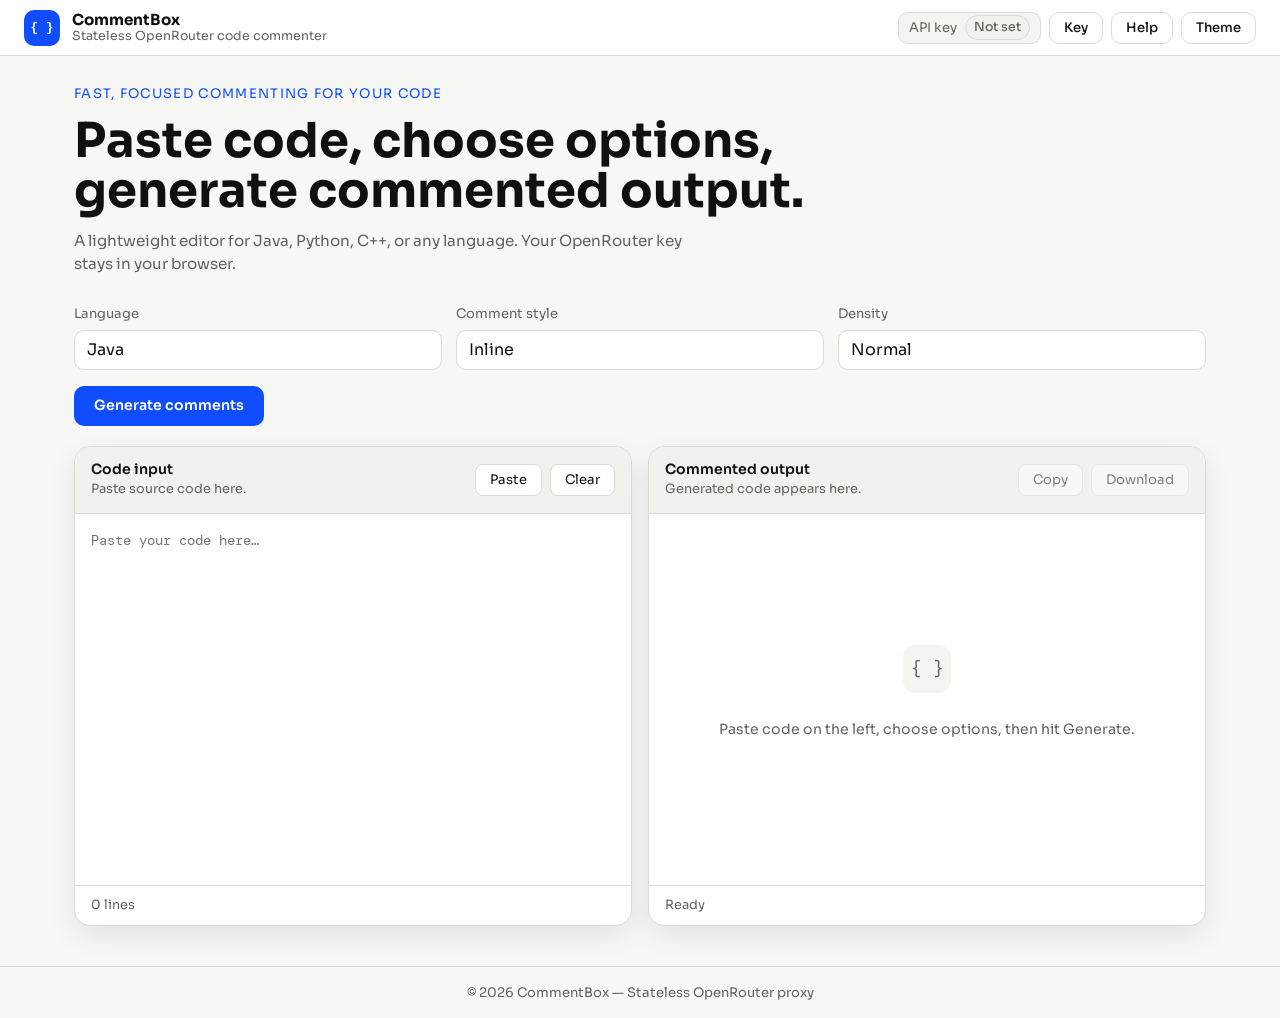
==== commit e13fa6da: "before dep" ====
--- a/src/main/resources/static/index.html
+++ b/src/main/resources/static/index.html
@@ -24,13 +24,13 @@
         <div class="brand-subtitle">Stateless OpenRouter code commenter</div>
       </div>
     </div>
-
     <div class="toolbar-actions">
       <div class="key-status-row">
         <span class="key-status-label">API key</span>
         <span class="key-status-pill" id="keyStatus">Not set</span>
       </div>
       <button class="icon-button" id="settingsToggle" type="button" aria-label="Open API key settings">Key</button>
+      <a href="docs.html" class="icon-button" aria-label="Help / Documentation">Help</a>
       <button class="icon-button" id="themeToggle" type="button" aria-label="Toggle dark mode">Theme</button>
     </div>
   </header>
@@ -45,32 +45,35 @@
     <section class="app-shell">
       <div class="controls-panel" aria-label="Generation controls">
         <div class="selectors-grid">
-          <label class="field-label" for="languageSelect">Language</label>
-          <select id="languageSelect">
-            <option value="java">Java</option>
-            <option value="python">Python</option>
-            <option value="cpp">C++</option>
-            <option value="other">Other</option>
-          </select>
-
-          <label class="field-label" for="commentStyle">Comment style</label>
-          <select id="commentStyle">
-            <option value="inline">Inline</option>
-            <option value="block">Block</option>
-            <option value="jsdoc">Javadoc</option>
-          </select>
-
-          <label class="field-label" for="density">Density</label>
-          <select id="density">
-            <option value="normal">Normal</option>
-            <option value="verbose">Verbose</option>
-            <option value="minimal">Minimal</option>
-          </select>
+          <div>
+            <label class="field-label" for="languageSelect">Language</label>
+            <select id="languageSelect">
+              <option value="java">Java</option>
+              <option value="python">Python</option>
+              <option value="cpp">C++</option>
+              <option value="other">Other</option>
+            </select>
+          </div>
+          <div>
+            <label class="field-label" for="commentStyle">Comment style</label>
+            <select id="commentStyle">
+              <option value="inline">Inline</option>
+              <option value="block">Block</option>
+              <option value="jsdoc">Javadoc</option>
+            </select>
+          </div>
+          <div>
+            <label class="field-label" for="density">Density</label>
+            <select id="density">
+              <option value="normal">Normal</option>
+              <option value="verbose">Verbose</option>
+              <option value="minimal">Minimal</option>
+            </select>
+          </div>
         </div>
-
         <div class="action-row">
           <button id="generateBtn" class="primary-button" type="button">Generate comments</button>
-          <div class="progress-row" id="progressRow" hidden>
+          <div class="progress-row" id="progressRow" style="display:none;">
             <span class="progress-text">Generating…</span>
             <div class="progress-bar"><div id="progressFill" class="progress-fill"></div></div>
           </div>
@@ -125,13 +128,11 @@
       </div>
       <button class="close-button" id="settingsClose" type="button" aria-label="Close settings">×</button>
     </div>
-
     <div class="settings-body">
       <div class="apikey-status-row">
         <span class="status-label">Current key</span>
         <span id="statusBadge" class="status-badge">Not set</span>
       </div>
-
       <div class="field-group">
         <label class="field-label" for="apiKeyInput">OpenRouter key</label>
         <div class="apikey-input-wrap">
@@ -139,12 +140,10 @@
           <button class="toggle-button" id="toggleKeyBtn" type="button">Show</button>
         </div>
       </div>
-
       <div class="settings-actions">
         <button class="primary-button" id="saveKeyBtn" type="button">Save key</button>
         <button class="ghost-button" id="removeKeyBtn" type="button">Remove key</button>
       </div>
-
       <div id="keyFeedback" class="feedback-text" aria-live="polite"></div>
     </div>
   </aside>
--- a/src/main/resources/static/style.css
+++ b/src/main/resources/static/style.css
@@ -38,14 +38,8 @@
   --shadow-sm: 0 10px 28px rgba(0,0,0,0.35);
 }
 
-* {
-  box-sizing: border-box;
-}
-
-html, body {
-  margin: 0;
-  min-height: 100%;
-}
+* { box-sizing: border-box; }
+html, body { margin: 0; min-height: 100%; }
 
 body {
   font-family: var(--font);
@@ -54,94 +48,113 @@
   line-height: 1.5;
 }
 
-img, svg {
-  max-width: 100%;
-}
-
-button, input, select, textarea {
-  font: inherit;
-}
-
-button {
-  cursor: pointer;
-}
-
+img, svg { max-width: 100%; }
+button, input, select, textarea { font: inherit; }
+button { cursor: pointer; }
+
+/* ── Topbar ── */
 .topbar {
-  width: 100%;
   display: flex;
   align-items: center;
   justify-content: space-between;
-  gap: 18px;
-  padding: 20px 24px;
+  height: 56px;
+  padding: 0 1.5rem;
+  gap: 1rem;
+  background: var(--surface);
   border-bottom: 1px solid var(--border);
-  background: var(--surface);
-  position: sticky;
-  top: 0;
-  z-index: 10;
 }
 
 .brand-group {
   display: flex;
   align-items: center;
-  gap: 14px;
+  gap: 12px;
 }
 
 .brand-mark {
-  width: 46px;
-  height: 46px;
-  border-radius: 16px;
+  width: 36px;
+  height: 36px;
+  border-radius: 10px;
   background: var(--accent);
   color: #fff;
   display: grid;
   place-items: center;
   font-family: var(--font-mono);
+  font-size: 0.8rem;
   font-weight: 700;
+  flex-shrink: 0;
 }
 
 .brand-title {
-  font-size: 1.1rem;
+  font-size: 0.95rem;
   font-weight: 700;
+  line-height: 1.2;
 }
 
 .brand-subtitle {
-  font-size: 0.95rem;
-  color: var(--text-muted);
+  font-size: 0.78rem;
+  color: var(--text-muted);
+  line-height: 1.2;
 }
 
 .toolbar-actions {
   display: flex;
   align-items: center;
-  gap: 12px;
-  flex-wrap: wrap;
+  gap: 8px;
 }
 
 .key-status-row {
   display: inline-flex;
   align-items: center;
-  gap: 10px;
-  font-size: 0.92rem;
+  gap: 8px;
+  height: 32px;
+  padding: 0 10px;
+  border: 1px solid var(--border);
+  border-radius: 10px;
+  font-size: 0.82rem;
+  color: var(--text-muted);
+  background: var(--surface-muted);
+}
+
+.key-status-label {
   color: var(--text-muted);
 }
 
 .key-status-pill {
   display: inline-flex;
   align-items: center;
-  padding: 8px 12px;
+  padding: 2px 8px;
   border-radius: 999px;
+  background: var(--surface-strong);
+  color: var(--text-muted);
+  border: 1px solid var(--border);
+  font-size: 0.78rem;
+  font-weight: 500;
+  white-space: nowrap;
+}
+
+.icon-button {
+  display: inline-flex;
+  align-items: center;
+  justify-content: center;
+  height: 32px;
+  padding: 0 14px;
+  font-size: 0.82rem;
+  font-weight: 500;
+  background: var(--surface);
+  border: 1px solid var(--border);
+  border-radius: 10px;
+  color: var(--text);
+  cursor: pointer;
+  text-decoration: none;
+  white-space: nowrap;
+  transition: background 0.15s;
+}
+
+.icon-button:hover {
   background: var(--surface-muted);
-  color: var(--text);
-  border: 1px solid var(--border);
-}
-
-.icon-button {
-  border: 1px solid var(--border);
-  border-radius: 14px;
-  background: var(--surface);
-  color: var(--text);
-  padding: 0 14px;
-  min-height: 42px;
-}
-
+}
+
+/* ── Main ── */
 .main-content {
   max-width: 1180px;
   margin: 0 auto;
@@ -155,25 +168,26 @@
 
 .hero-eyebrow {
   margin: 0 0 12px;
-  font-size: 0.92rem;
-  letter-spacing: 0.12em;
+  font-size: 0.82rem;
+  letter-spacing: 0.1em;
   text-transform: uppercase;
   color: var(--accent);
 }
 
 .hero h1 {
   margin: 0;
-  font-size: clamp(2rem, 4vw, 3.25rem);
-  line-height: 1.02;
+  font-size: clamp(1.8rem, 4vw, 3rem);
+  line-height: 1.05;
 }
 
 .hero-text {
-  margin: 16px 0 0;
+  margin: 14px 0 0;
   max-width: 640px;
   color: var(--text-muted);
-  font-size: 1rem;
-}
-
+  font-size: 0.95rem;
+}
+
+/* ── App shell ── */
 .app-shell {
   display: grid;
   gap: 20px;
@@ -196,15 +210,15 @@
 
 .field-label {
   display: block;
-  margin-bottom: 8px;
-  font-size: 0.9rem;
+  margin-bottom: 6px;
+  font-size: 0.82rem;
   color: var(--text-muted);
 }
 
 select {
   width: 100%;
-  min-height: 44px;
-  border-radius: 14px;
+  min-height: 40px;
+  border-radius: 10px;
   border: 1px solid var(--border);
   background: var(--surface);
   color: var(--text);
@@ -223,36 +237,31 @@
   border: none;
   background: var(--accent);
   color: #fff;
-  border-radius: 14px;
-  min-height: 46px;
-  padding: 0 22px;
-  font-weight: 700;
-  transition: transform 0.2s ease, background 0.2s ease;
-}
-
-.primary-button:hover:not(:disabled) {
-  background: var(--accent-strong);
-}
-
-.primary-button:disabled {
-  opacity: 0.55;
-  cursor: not-allowed;
-}
+  border-radius: 10px;
+  height: 40px;
+  padding: 0 20px;
+  font-weight: 600;
+  font-size: 0.88rem;
+  transition: background 0.15s;
+}
+
+.primary-button:hover:not(:disabled) { background: var(--accent-strong); }
+.primary-button:disabled { opacity: 0.55; cursor: not-allowed; }
 
 .progress-row {
   display: grid;
-  gap: 10px;
+  gap: 8px;
   width: 100%;
 }
 
 .progress-text {
-  font-size: 0.92rem;
+  font-size: 0.82rem;
   color: var(--text-muted);
 }
 
 .progress-bar {
   width: 100%;
-  height: 8px;
+  height: 6px;
   border-radius: 999px;
   background: var(--surface-muted);
   overflow: hidden;
@@ -266,88 +275,86 @@
   transition: width 0.22s ease;
 }
 
+/* ── Editor panes ── */
 .editor-grid {
   display: grid;
   grid-template-columns: 1fr 1fr;
-  gap: 18px;
+  gap: 16px;
 }
 
 .pane {
   display: flex;
   flex-direction: column;
-  min-height: 520px;
-  background: var(--surface);
-  border: 1px solid var(--border);
-  border-radius: 24px;
+  background: var(--surface);
+  border: 1px solid var(--border);
+  border-radius: 16px;
   overflow: hidden;
   box-shadow: var(--shadow-sm);
 }
 
+/* editor panes get fixed height; doc panes size to content */
+.pane-left,
+.pane-right {
+  min-height: 480px;
+}
+
 .pane-header {
   display: flex;
   align-items: center;
   justify-content: space-between;
-  gap: 16px;
-  padding: 20px;
+  gap: 12px;
+  padding: 14px 16px;
   border-bottom: 1px solid var(--border);
   background: var(--surface-strong);
 }
 
 .pane-title {
-  margin: 0;
-  font-size: 0.98rem;
-  font-weight: 700;
+  font-size: 0.88rem;
+  font-weight: 600;
+  line-height: 1.2;
 }
 
 .pane-subtitle {
-  margin: 4px 0 0;
-  color: var(--text-muted);
-  font-size: 0.92rem;
+  margin-top: 2px;
+  color: var(--text-muted);
+  font-size: 0.8rem;
 }
 
 .pane-actions {
   display: flex;
-  gap: 10px;
-  flex-wrap: wrap;
+  gap: 8px;
 }
 
 .ghost-button {
-  border: 1px solid var(--border);
-  background: var(--surface);
-  color: var(--text);
-  border-radius: 14px;
-  min-height: 42px;
-  padding: 0 16px;
-}
-
-.ghost-button:hover:not(:disabled) {
-  background: var(--surface-muted);
-}
-
-.ghost-button:disabled {
-  opacity: 0.5;
-  cursor: not-allowed;
-}
-
-.code-input,
-.output-pre {
+  display: inline-flex;
+  align-items: center;
+  justify-content: center;
+  height: 32px;
+  padding: 0 14px;
+  border: 1px solid var(--border);
+  background: var(--surface);
+  color: var(--text);
+  border-radius: 8px;
+  font-size: 0.82rem;
+  transition: background 0.15s;
+}
+
+.ghost-button:hover:not(:disabled) { background: var(--surface-muted); }
+.ghost-button:disabled { opacity: 0.5; cursor: not-allowed; }
+
+.code-input {
+  flex: 1;
   width: 100%;
-  min-height: 0;
+  padding: 16px;
   border: none;
   background: transparent;
   resize: none;
   outline: none;
   font-family: var(--font-mono);
-  font-size: 0.94rem;
-  color: var(--text);
-}
-
-.code-input {
-  flex: 1;
-  padding: 20px;
-  background: var(--surface);
+  font-size: 0.88rem;
+  color: var(--text);
   overflow: auto;
-  min-height: 360px;
+  min-height: 320px;
 }
 
 .output-area {
@@ -358,9 +365,16 @@
 }
 
 .output-pre {
-  padding: 20px;
+  padding: 16px;
   white-space: pre-wrap;
   word-break: break-word;
+  font-family: var(--font-mono);
+  font-size: 0.88rem;
+  color: var(--text);
+  border: none;
+  background: transparent;
+  width: 100%;
+  min-height: 0;
 }
 
 .empty-state {
@@ -370,86 +384,74 @@
   flex-direction: column;
   justify-content: center;
   align-items: center;
-  gap: 16px;
-  padding: 28px;
+  gap: 12px;
+  padding: 24px;
   text-align: center;
   color: var(--text-muted);
+  font-size: 0.88rem;
 }
 
 .empty-icon {
-  width: 64px;
-  height: 64px;
+  width: 48px;
+  height: 48px;
   display: grid;
   place-items: center;
-  border-radius: 18px;
+  border-radius: 12px;
   background: var(--surface-muted);
-  color: var(--text);
-  font-size: 1.5rem;
+  color: var(--text-muted);
+  font-size: 1.1rem;
+  font-family: var(--font-mono);
 }
 
 .pane-footer {
-  padding: 16px 20px;
+  padding: 10px 16px;
   border-top: 1px solid var(--border);
   display: flex;
   align-items: center;
-  justify-content: space-between;
 }
 
 .meta-text {
   color: var(--text-muted);
-  font-size: 0.9rem;
-}
-
+  font-size: 0.8rem;
+}
+
+/* ── Settings panel ── */
 .settings-panel {
   position: fixed;
   right: 24px;
-  top: 94px;
-  width: min(420px, calc(100vw - 32px));
-  background: var(--surface);
-  border: 1px solid var(--border);
-  border-radius: 24px;
+  top: 68px;
+  width: min(400px, calc(100vw - 32px));
+  background: var(--surface);
+  border: 1px solid var(--border);
+  border-radius: 16px;
   box-shadow: var(--shadow);
-  padding: 24px;
+  padding: 20px;
   display: none;
   z-index: 20;
 }
 
-.settings-panel.open {
-  display: block;
-}
+.settings-panel.open { display: block; }
 
 .settings-header {
   display: flex;
   justify-content: space-between;
-  gap: 16px;
   align-items: flex-start;
-}
-
-.settings-header h2 {
-  margin: 0;
-  font-size: 1rem;
-}
-
-.settings-header p {
-  margin: 8px 0 0;
-  font-size: 0.92rem;
-  color: var(--text-muted);
-}
+  gap: 12px;
+}
+
+.settings-header h2 { margin: 0; font-size: 0.95rem; font-weight: 600; }
+.settings-header p { margin: 6px 0 0; font-size: 0.82rem; color: var(--text-muted); }
 
 .close-button {
   border: none;
   background: transparent;
-  color: var(--text);
-  font-size: 1.4rem;
+  color: var(--text-muted);
+  font-size: 1.3rem;
   line-height: 1;
   padding: 0;
 }
 
-.settings-body {
-  margin-top: 20px;
-  display: grid;
-  gap: 16px;
-}
+.settings-body { margin-top: 16px; display: grid; gap: 14px; }
 
 .apikey-status-row {
   display: flex;
@@ -458,26 +460,20 @@
   gap: 12px;
 }
 
-.status-label {
-  color: var(--text-muted);
-  font-size: 0.88rem;
-}
+.status-label { color: var(--text-muted); font-size: 0.82rem; }
 
 .status-badge {
   display: inline-flex;
   align-items: center;
-  padding: 8px 12px;
+  padding: 3px 10px;
   border-radius: 999px;
   border: 1px solid var(--border);
   background: var(--surface-muted);
   color: var(--text);
-  font-size: 0.9rem;
-}
-
-.field-group {
-  display: grid;
-  gap: 10px;
-}
+  font-size: 0.82rem;
+}
+
+.field-group { display: grid; gap: 8px; }
 
 .apikey-input-wrap {
   display: grid;
@@ -487,107 +483,166 @@
 
 .text-input {
   width: 100%;
-  min-height: 44px;
-  border-radius: 14px;
-  border: 1px solid var(--border);
+  height: 38px;
+  border-radius: 10px;
+  border: 1px solid var(--border);
+  background: var(--surface);
+  padding: 0 12px;
+  color: var(--text);
+  font-size: 0.88rem;
+}
+
+.toggle-button {
+  height: 38px;
+  border: 1px solid var(--border);
+  border-radius: 10px;
   background: var(--surface);
   padding: 0 14px;
-  color: var(--text);
-}
-
-.toggle-button {
-  border: 1px solid var(--border);
-  border-radius: 14px;
-  background: var(--surface);
-  padding: 0 14px;
-}
-
-.settings-actions {
-  display: flex;
-  gap: 12px;
-  flex-wrap: wrap;
-}
-
-.feedback-text {
-  min-height: 20px;
-  color: var(--text-muted);
-  font-size: 0.9rem;
-}
-
-.feedback-text.error {
-  color: var(--danger);
-}
-
-.feedback-text.success {
-  color: var(--success);
-}
-
+  font-size: 0.82rem;
+  color: var(--text);
+}
+
+.settings-actions { display: flex; gap: 10px; flex-wrap: wrap; }
+
+.feedback-text { min-height: 18px; color: var(--text-muted); font-size: 0.82rem; }
+.feedback-text.error { color: var(--danger); }
+.feedback-text.success { color: var(--success); }
+
+/* ── Toast ── */
 .toast {
   position: fixed;
-  bottom: 24px;
+  bottom: 20px;
   left: 50%;
-  transform: translateX(-50%);
+  transform: translateX(-50%) translateY(6px);
   background: var(--text);
   color: var(--surface);
-  padding: 12px 18px;
-  border-radius: 16px;
+  padding: 10px 16px;
+  border-radius: 10px;
   box-shadow: var(--shadow);
+  font-size: 0.85rem;
   opacity: 0;
   transition: opacity 0.2s ease, transform 0.2s ease;
   pointer-events: none;
   z-index: 30;
 }
 
-.toast.show {
-  opacity: 1;
-  transform: translateX(-50%) translateY(0);
-}
-
-.toast.error {
-  background: var(--danger);
-}
-
+.toast.show { opacity: 1; transform: translateX(-50%) translateY(0); }
+.toast.error { background: var(--danger); }
+
+/* ── Docs page cards ── */
+.doc-shell {
+  max-width: 720px;
+  margin: 0 auto;
+  padding: 0 0 3rem;
+  display: flex;
+  flex-direction: column;
+  gap: 12px;
+}
+
+.doc-card {
+  background: var(--surface);
+  border: 1px solid var(--border);
+  border-radius: 14px;
+  overflow: hidden;
+}
+
+.doc-card-head {
+  display: flex;
+  align-items: baseline;
+  justify-content: space-between;
+  gap: 12px;
+  padding: 10px 14px;
+  background: var(--surface-strong);
+  border-bottom: 1px solid var(--border);
+}
+
+.doc-card-title { font-size: 0.88rem; font-weight: 600; color: var(--text); }
+.doc-card-sub { font-size: 0.78rem; color: var(--text-muted); }
+
+.doc-card-body {
+  padding: 12px 14px;
+  display: flex;
+  flex-direction: column;
+  gap: 8px;
+}
+
+.doc-step {
+  display: flex;
+  gap: 10px;
+  align-items: flex-start;
+  font-size: 0.88rem;
+  line-height: 1.6;
+  color: var(--text);
+}
+
+.doc-step-num {
+  min-width: 22px;
+  height: 22px;
+  border-radius: 50%;
+  background: var(--surface-muted);
+  border: 1px solid var(--border);
+  display: flex;
+  align-items: center;
+  justify-content: center;
+  font-size: 0.75rem;
+  font-weight: 600;
+  color: var(--text-muted);
+  flex-shrink: 0;
+  margin-top: 2px;
+}
+
+.doc-opt {
+  display: flex;
+  gap: 10px;
+  align-items: baseline;
+  font-size: 0.88rem;
+  line-height: 1.6;
+  color: var(--text-muted);
+}
+
+.doc-opt-pill {
+  display: inline-flex;
+  align-items: center;
+  padding: 1px 8px;
+  border-radius: 999px;
+  background: var(--surface-muted);
+  border: 1px solid var(--border);
+  font-size: 0.78rem;
+  font-weight: 600;
+  color: var(--text);
+  white-space: nowrap;
+  flex-shrink: 0;
+}
+
+.doc-note {
+  font-size: 0.82rem;
+  color: var(--text-muted);
+  line-height: 1.6;
+}
+
+.doc-note a { color: var(--accent); text-decoration: none; }
+.doc-note a:hover { text-decoration: underline; }
+
+/* ── Footer ── */
 .page-footer {
   text-align: center;
   color: var(--text-muted);
-  font-size: 0.92rem;
-  padding: 18px 24px;
-}
-
+  font-size: 0.82rem;
+  padding: 16px 24px;
+  border-top: 1px solid var(--border);
+}
+
+/* ── Responsive ── */
 @media (max-width: 980px) {
-  .editor-grid {
-    grid-template-columns: 1fr;
-  }
-  .settings-panel {
-    width: calc(100vw - 32px);
-    right: 16px;
-    top: 96px;
-  }
+  .editor-grid { grid-template-columns: 1fr; }
+  .settings-panel { width: calc(100vw - 32px); right: 16px; }
 }
 
 @media (max-width: 700px) {
-  .topbar {
-    flex-direction: column;
-    align-items: stretch;
-  }
-  .toolbar-actions {
-    justify-content: space-between;
-  }
-  .selectors-grid {
-    grid-template-columns: 1fr;
-  }
-  .action-row {
-    width: 100%;
-    flex-direction: column;
-    align-items: stretch;
-  }
-  .pane {
-    min-height: 340px;
-  }
-  .pane-header,
-  .pane-footer,
-  .code-input,
-  .output-pre {
-    padding: 16px;
-  }
-}
+  .topbar { height: auto; padding: 10px 1rem; flex-wrap: wrap; gap: 8px; }
+  .toolbar-actions { flex-wrap: wrap; }
+  .key-status-row { font-size: 0.78rem; }
+  .selectors-grid { grid-template-columns: 1fr; }
+  .action-row { width: 100%; flex-direction: column; align-items: stretch; }
+  .pane-left, .pane-right { min-height: 300px; }
+}
